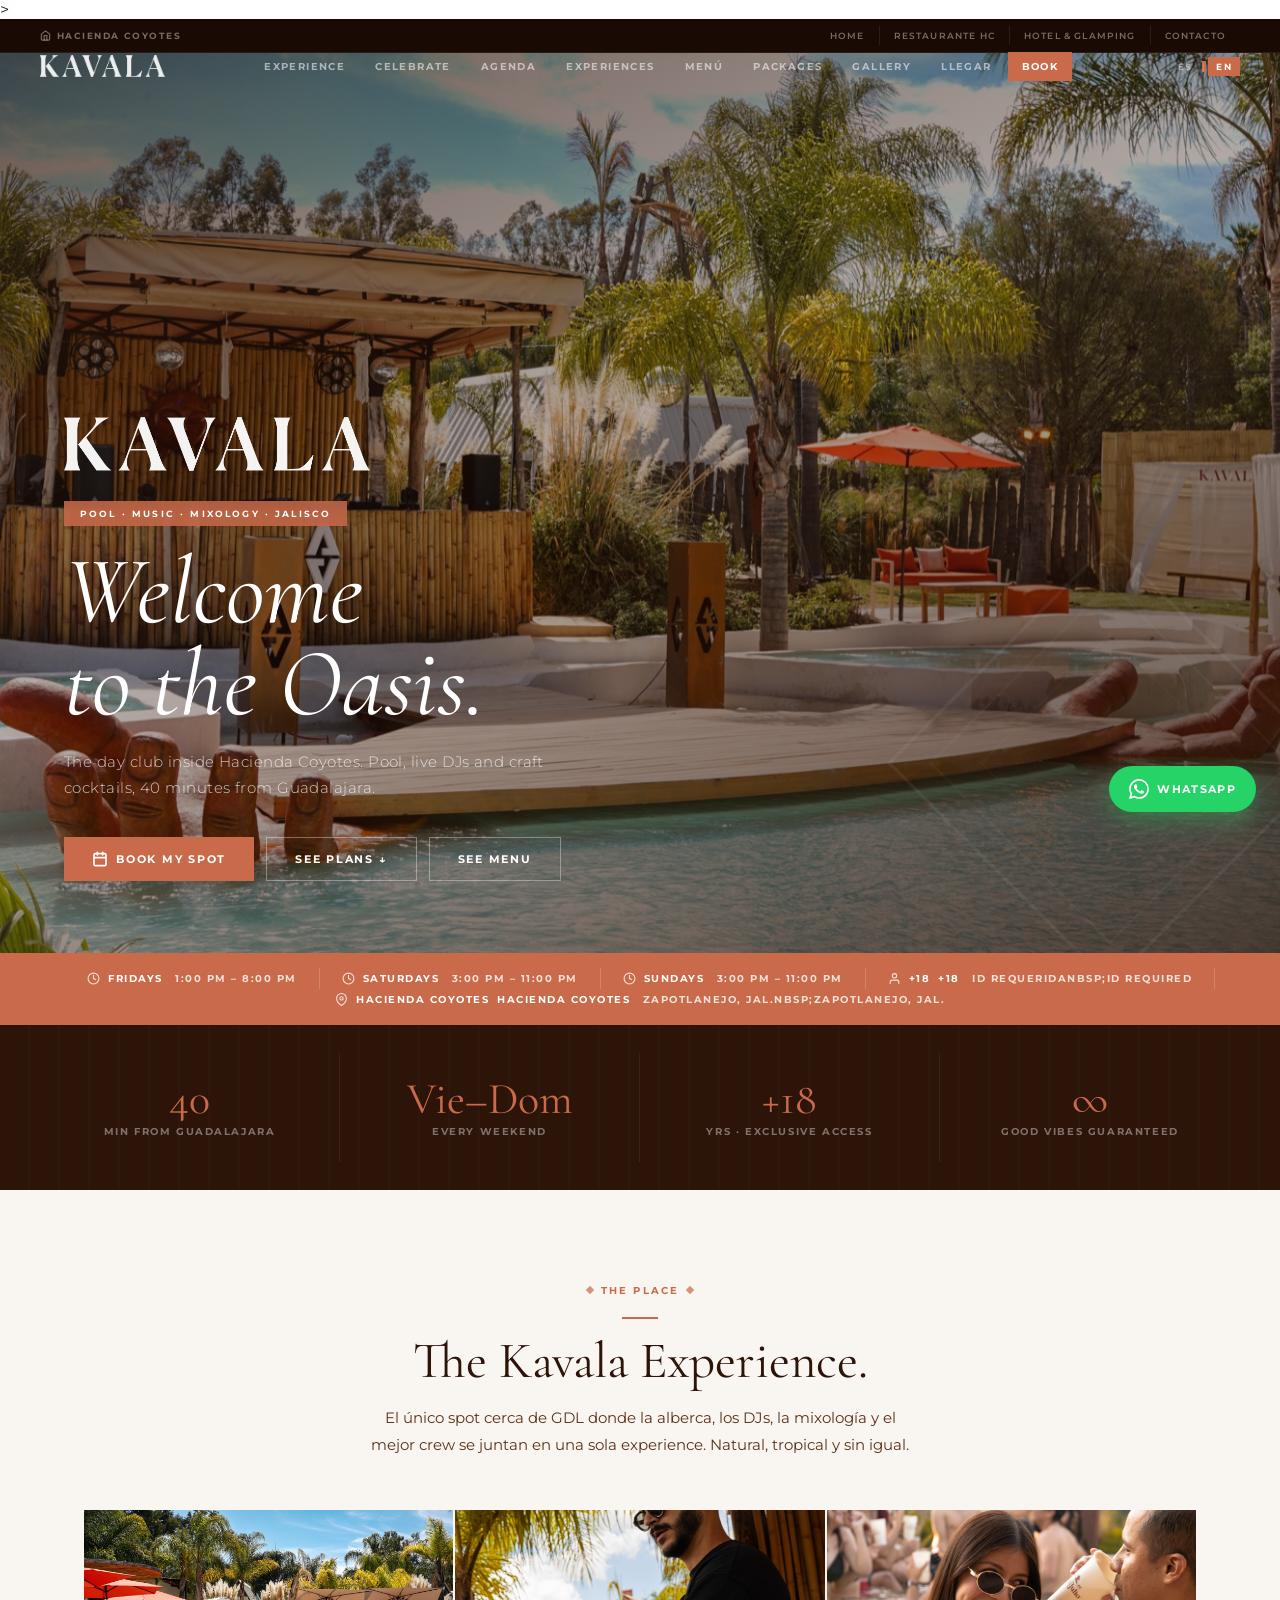
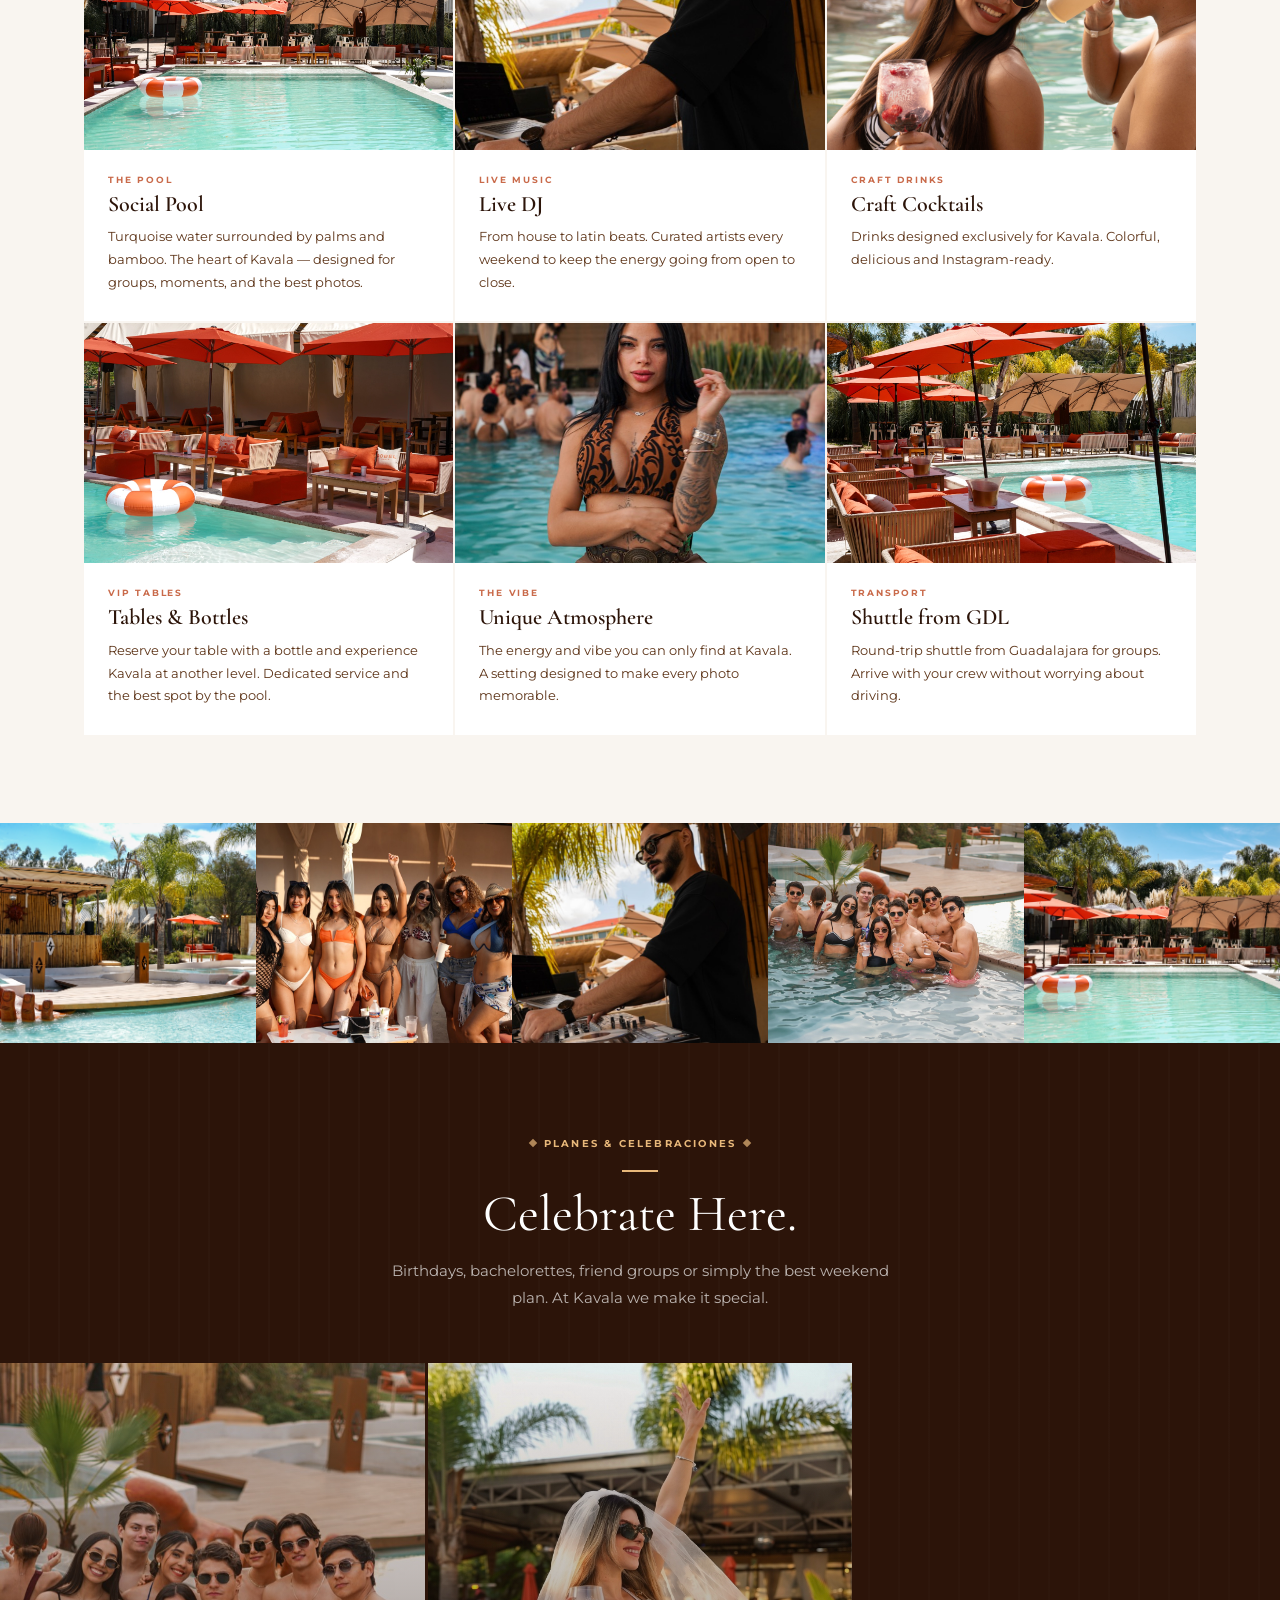
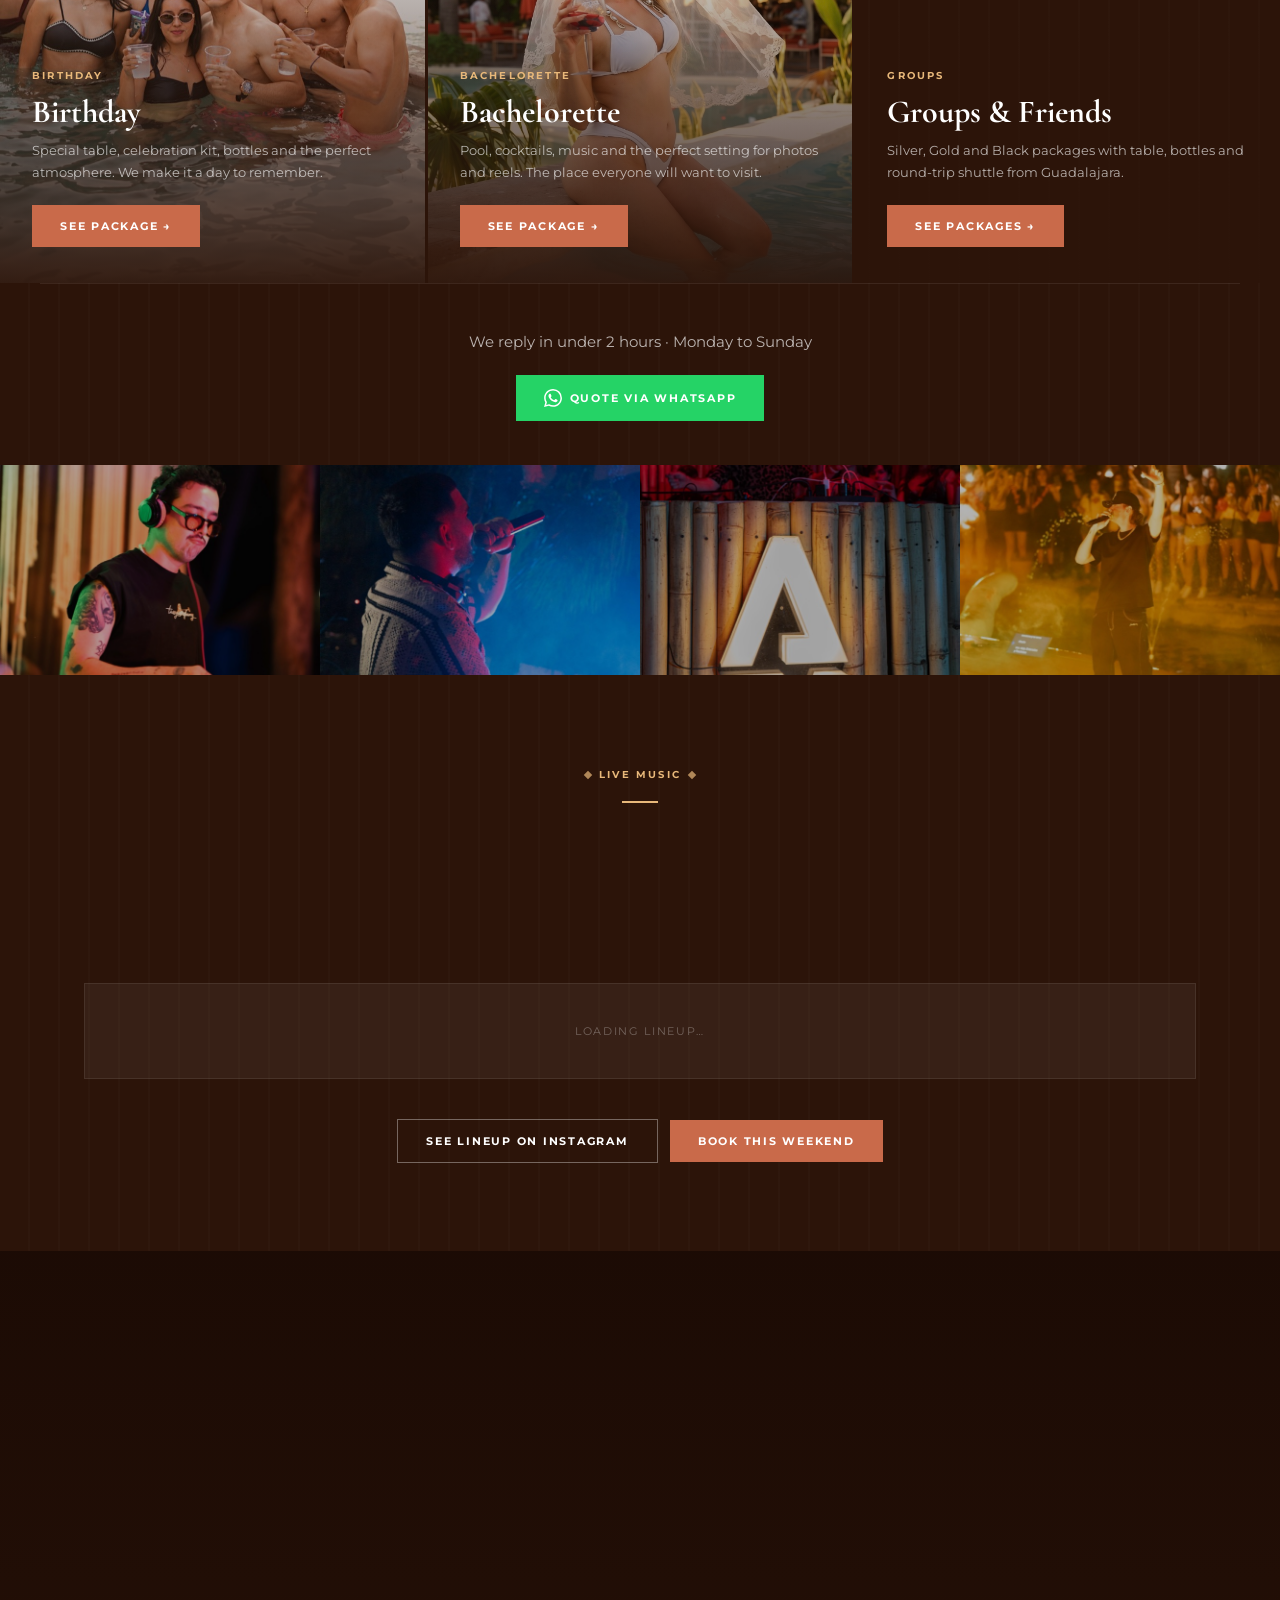
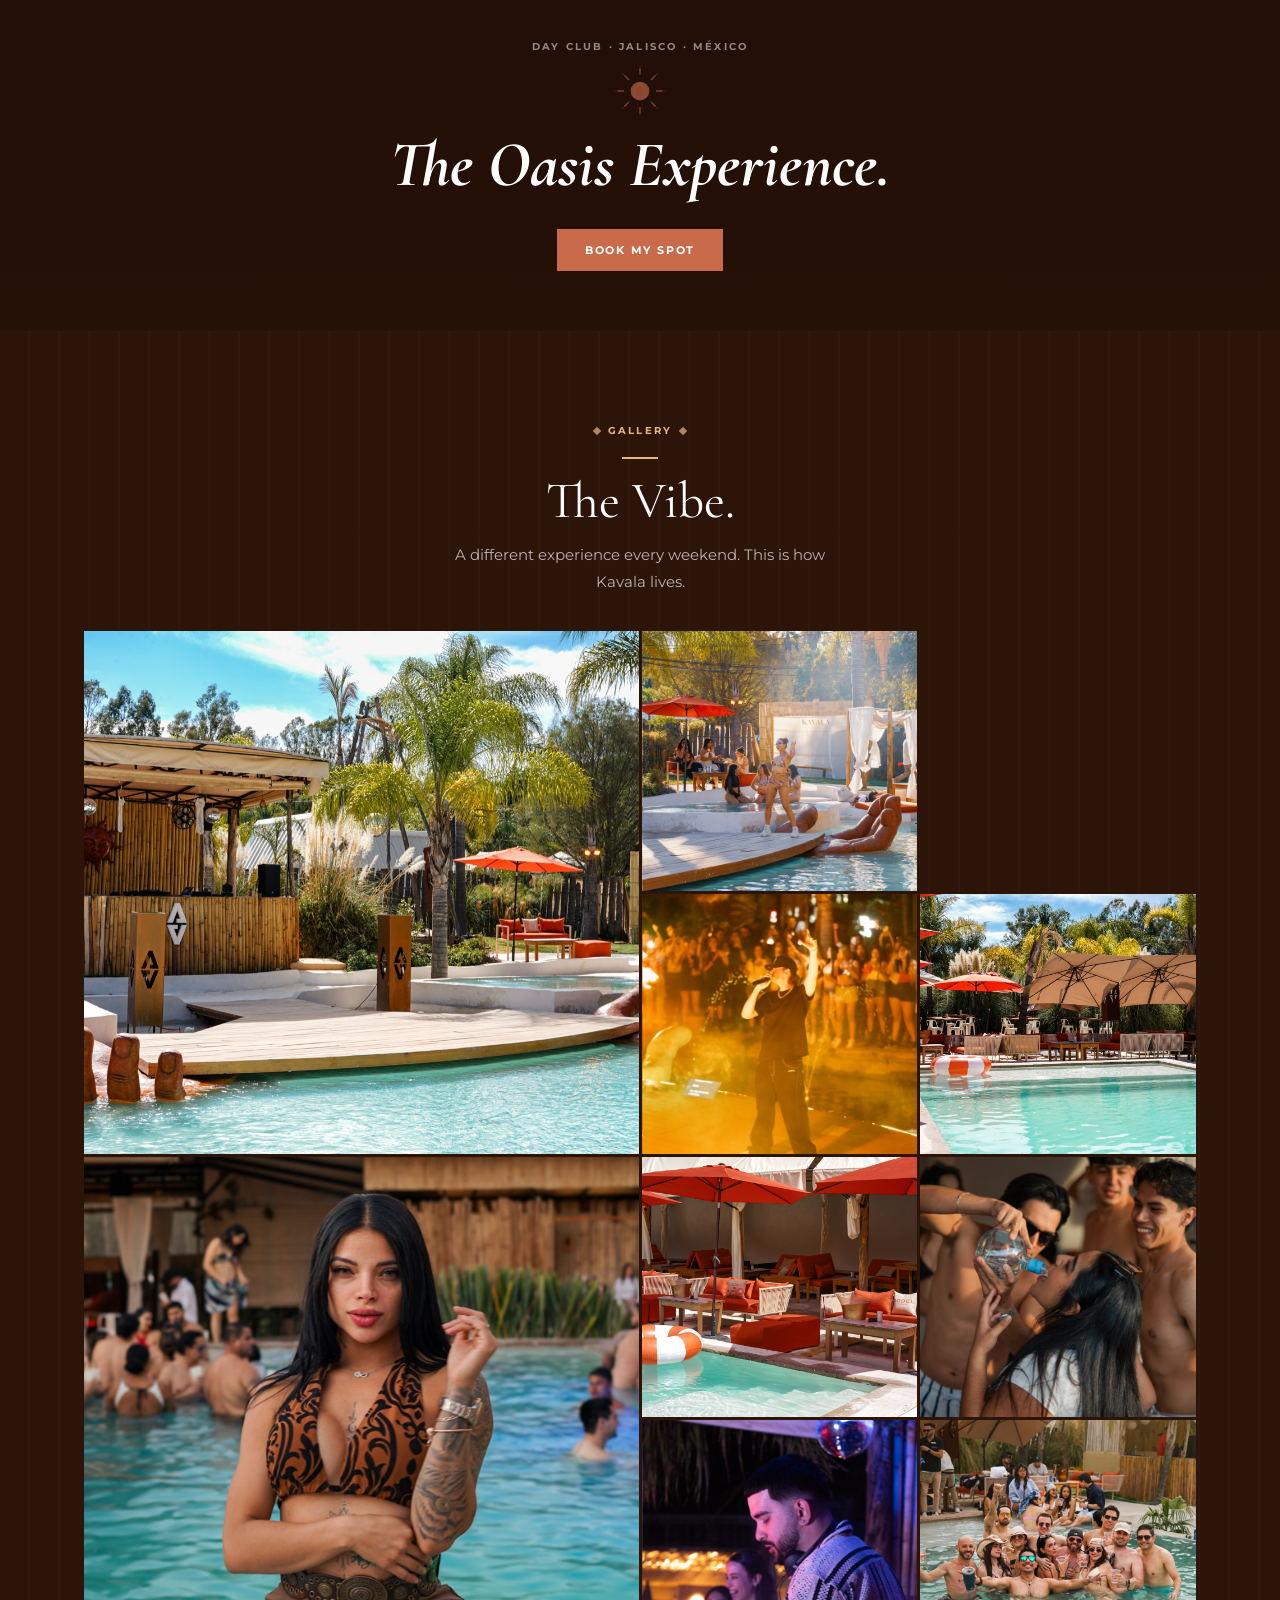
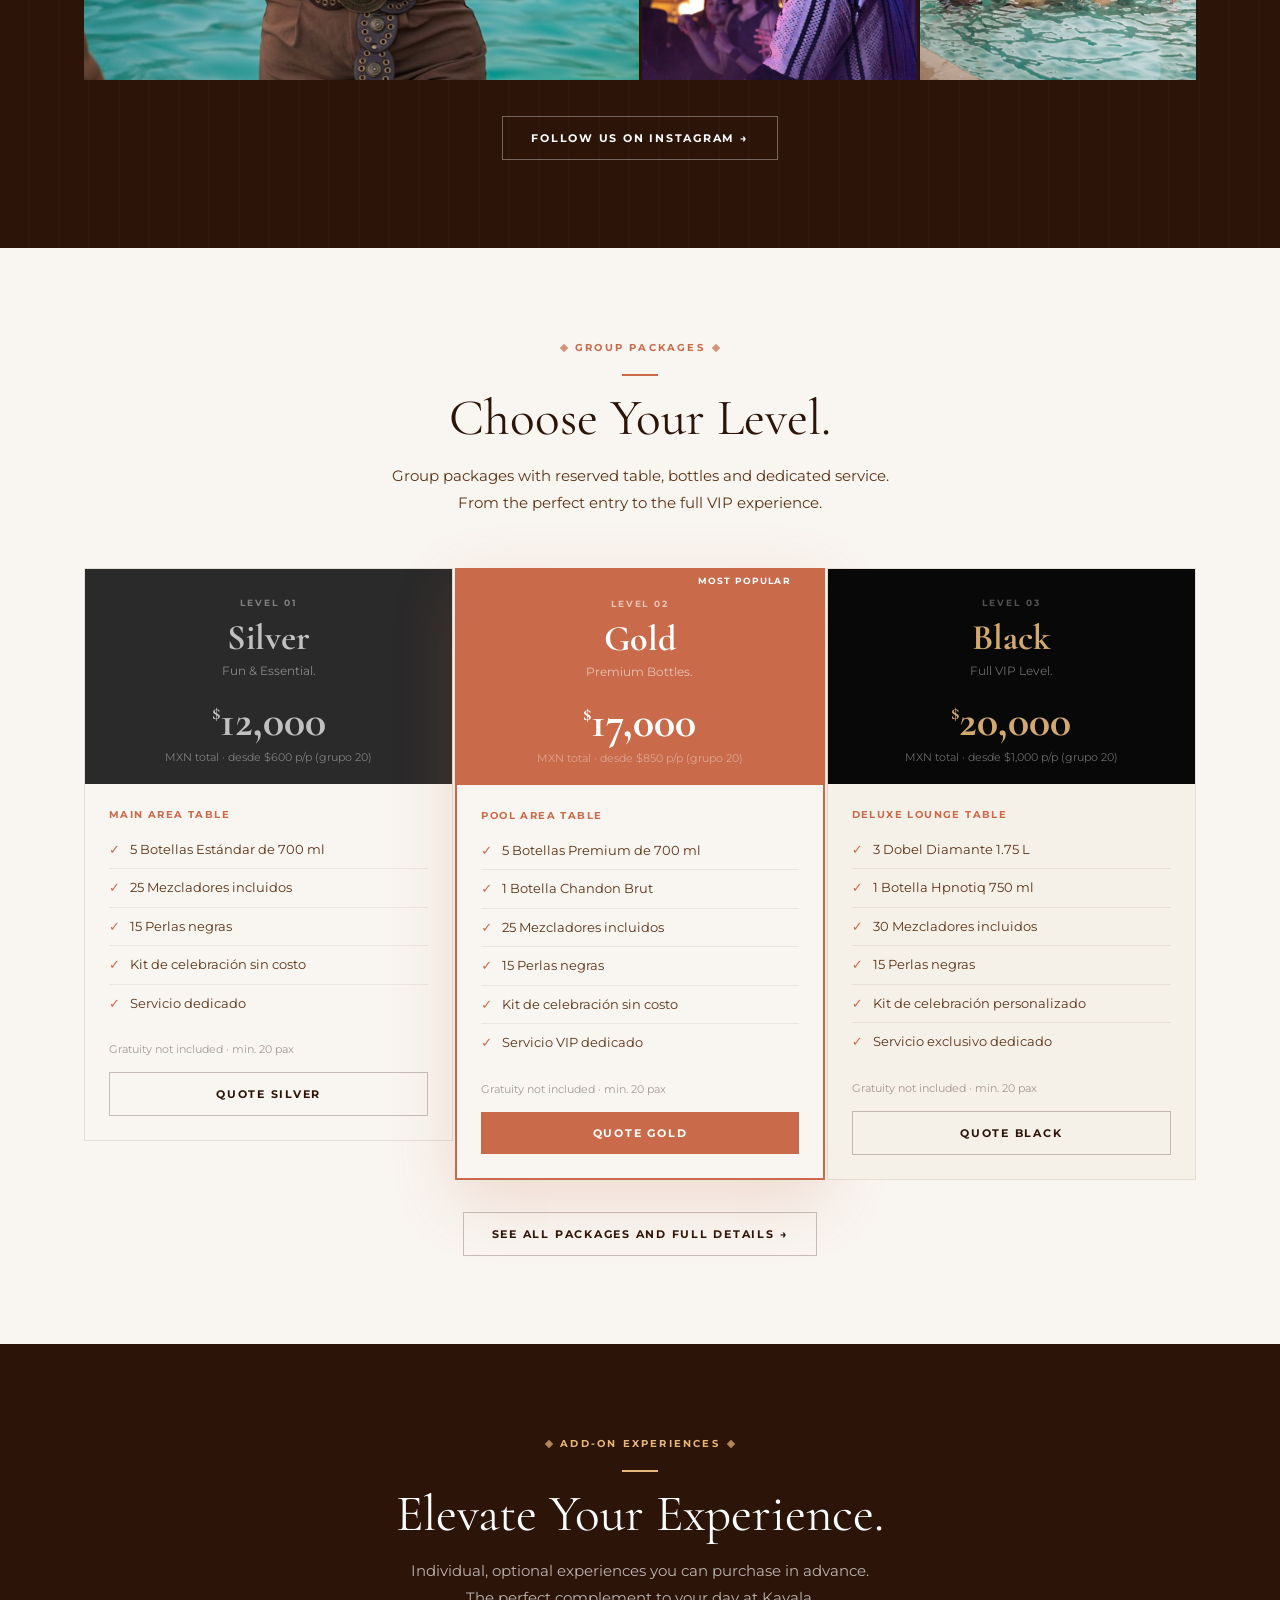
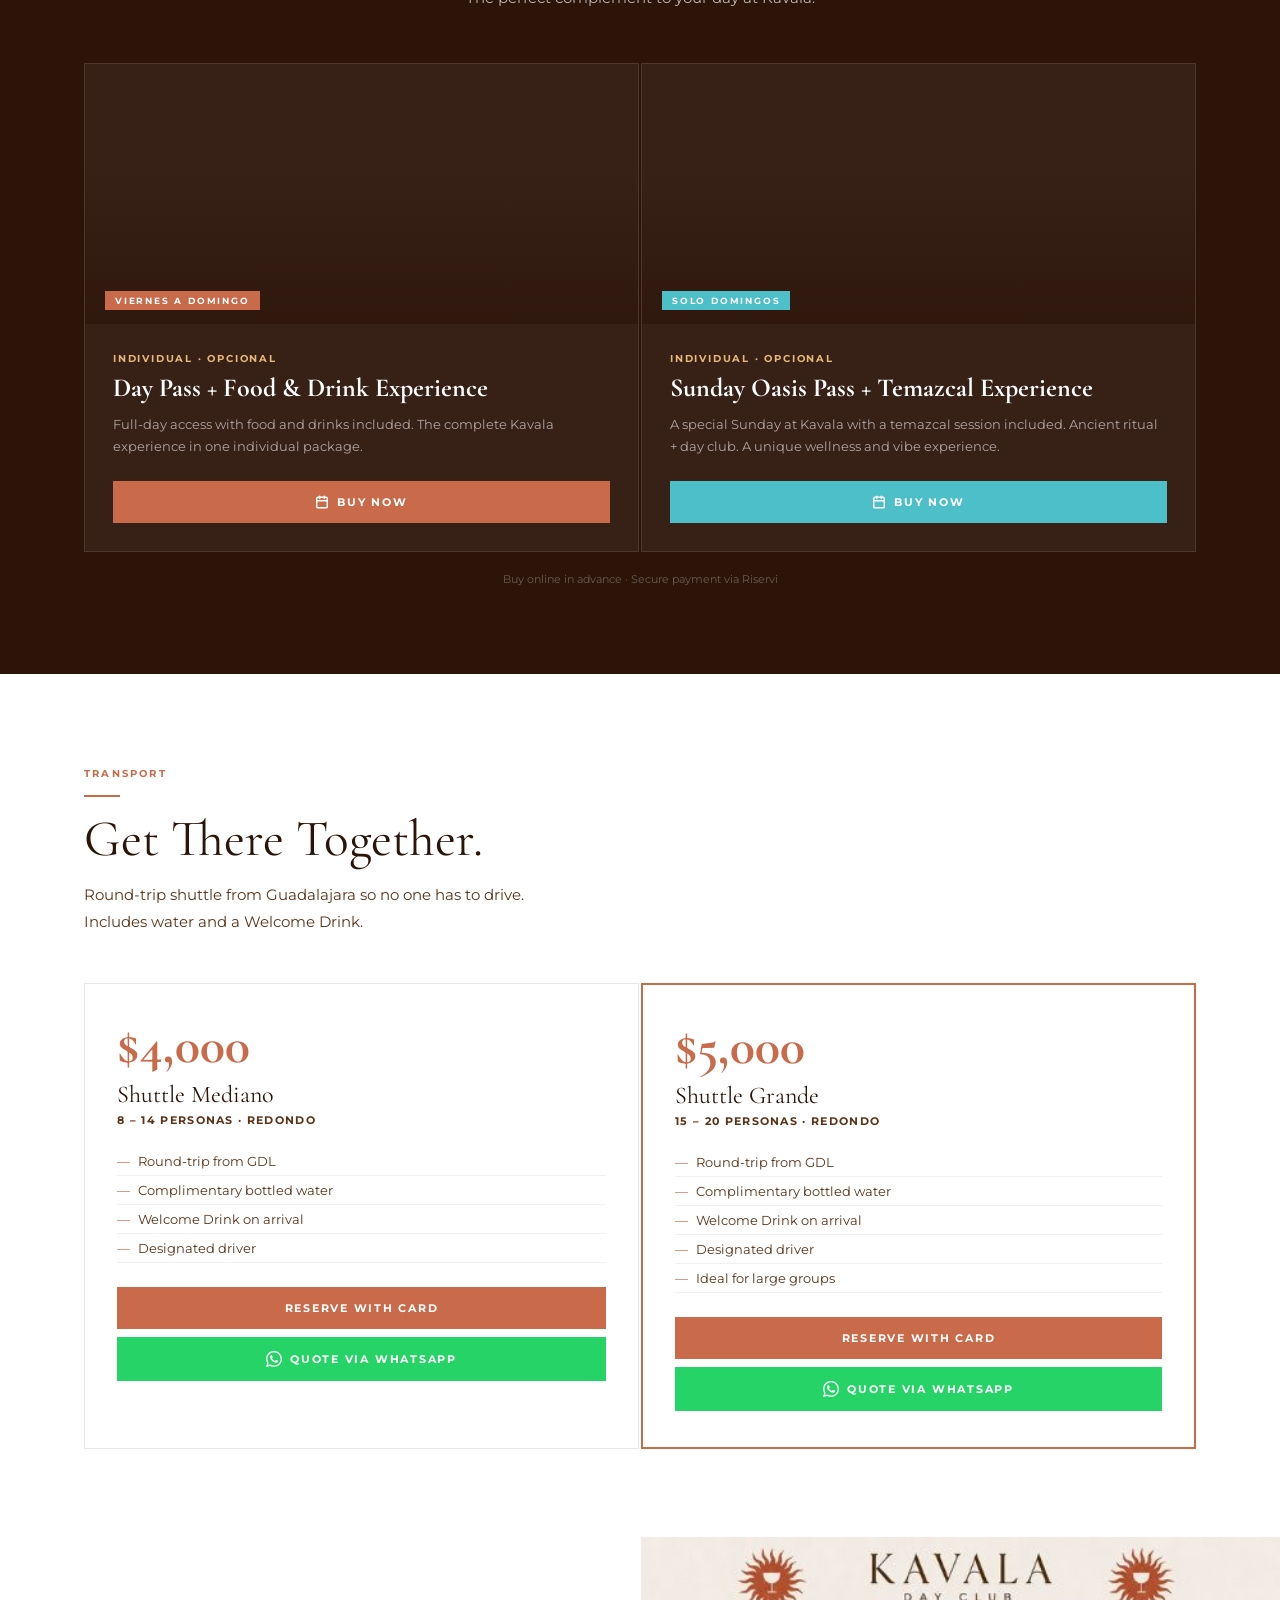
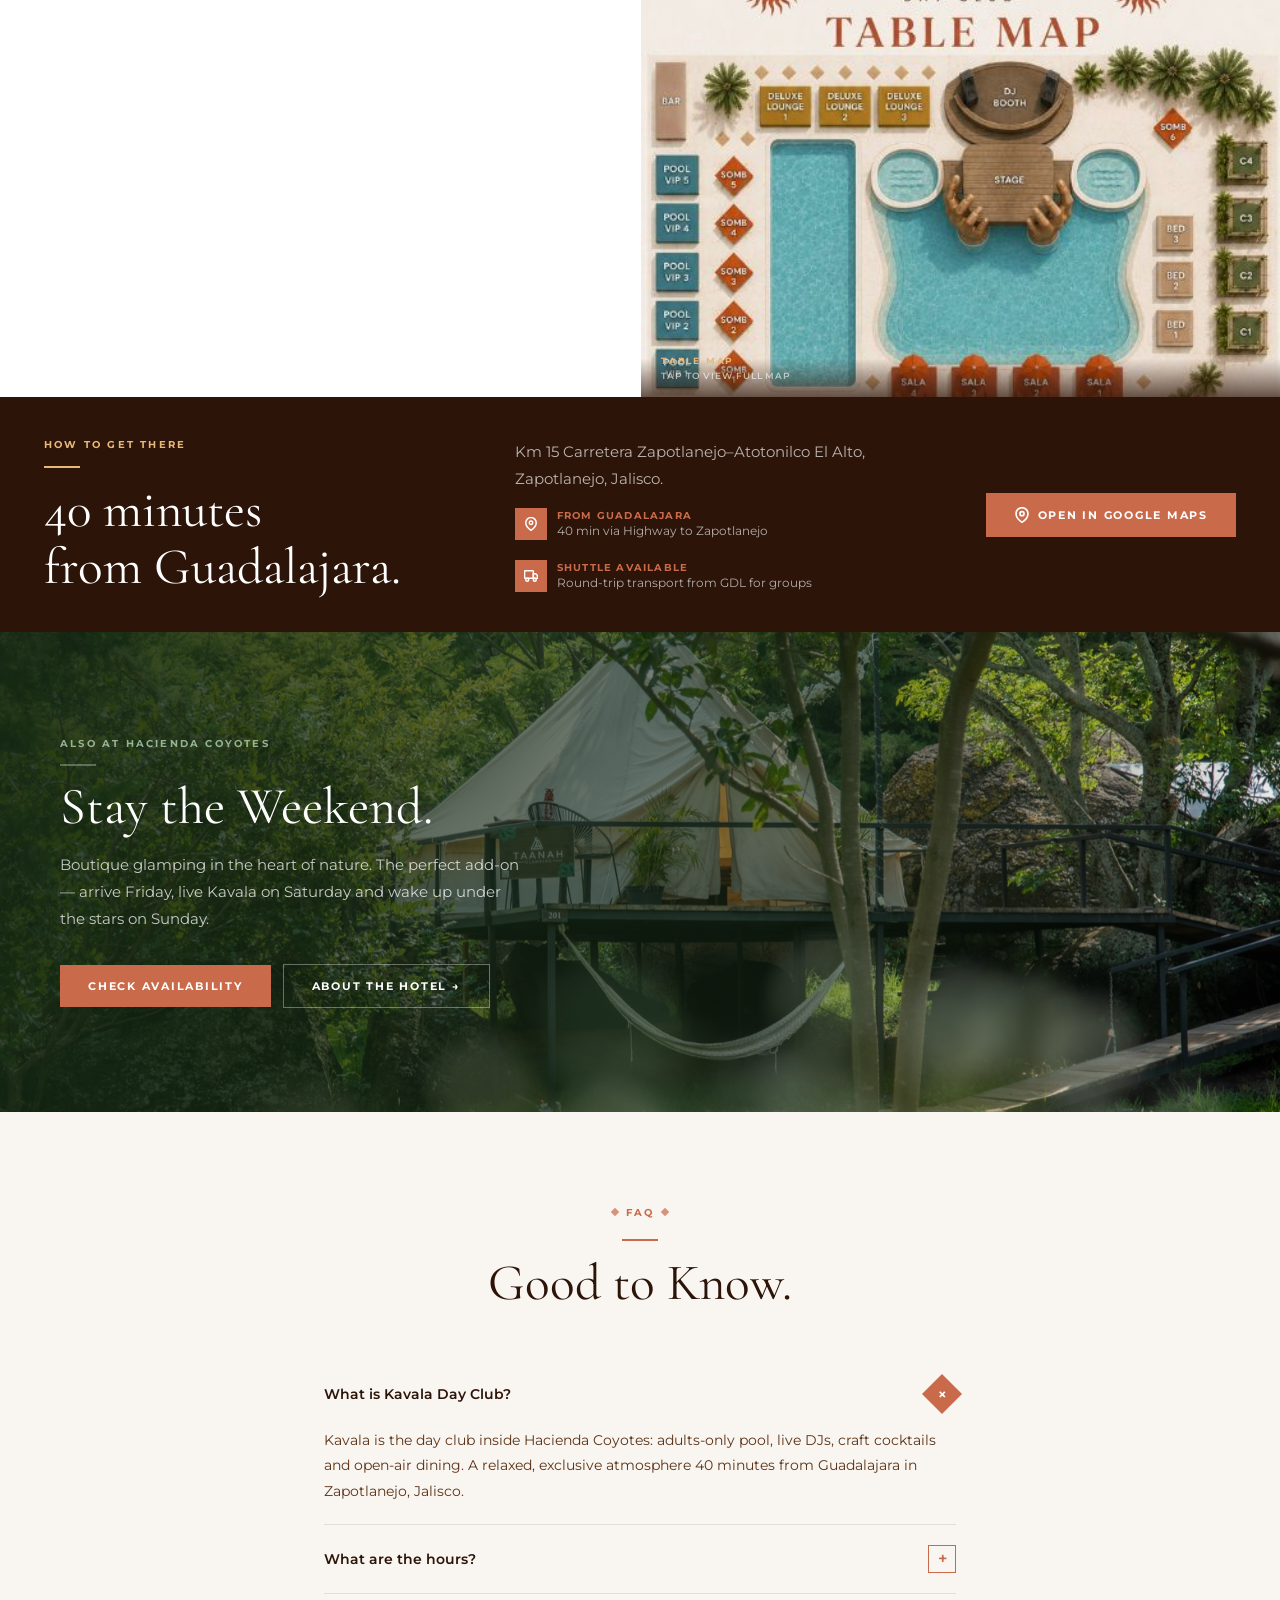
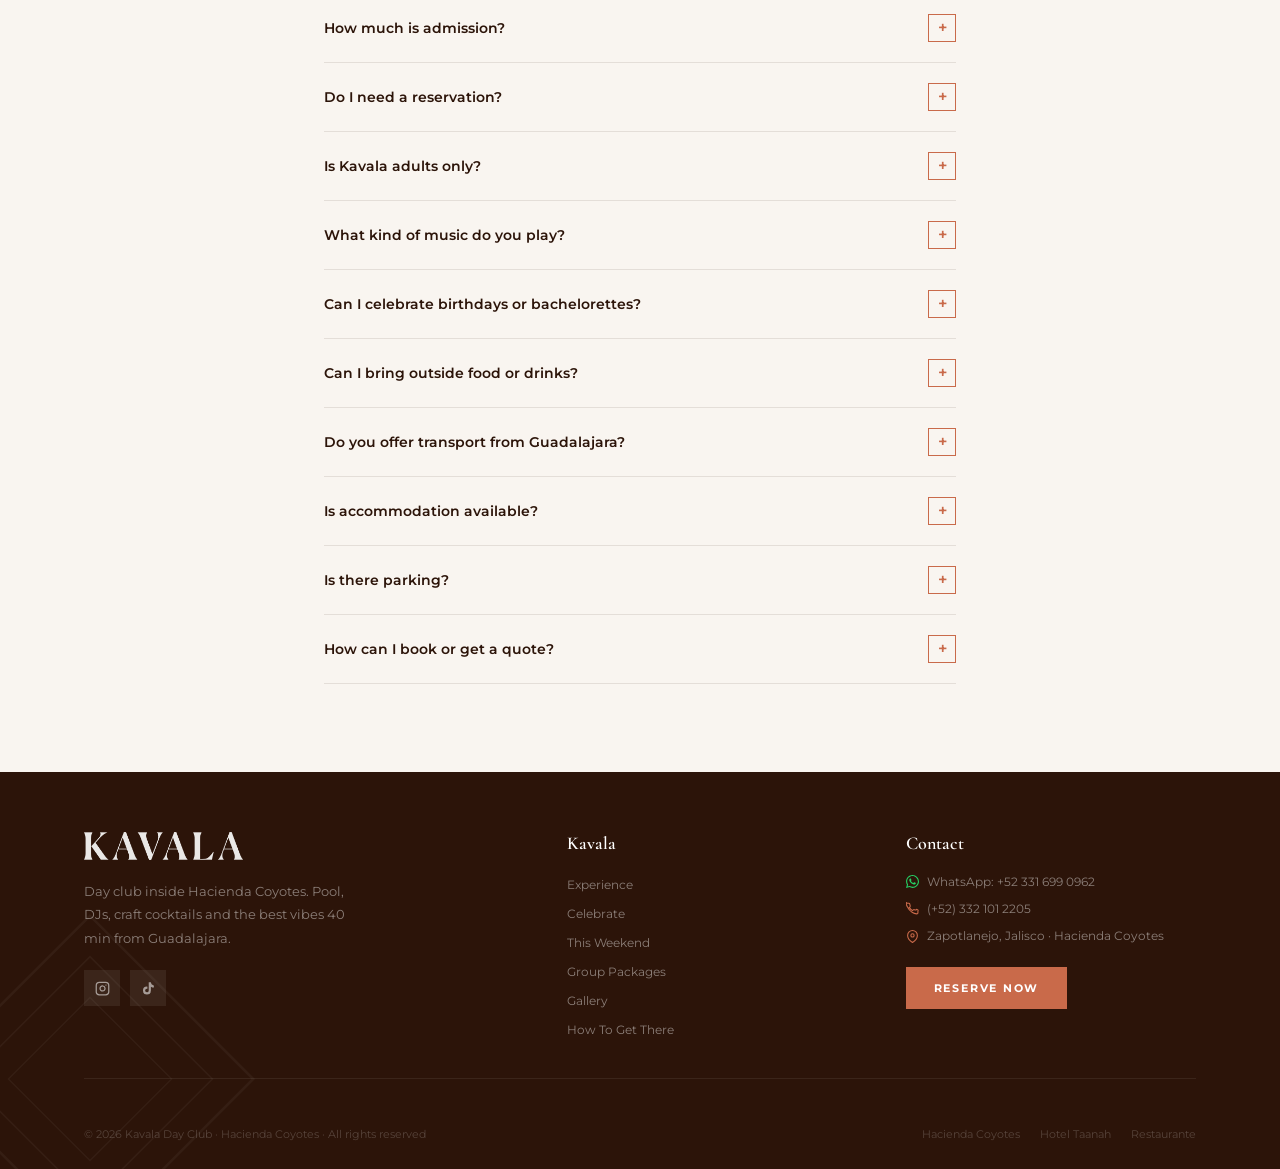
==== en/index.html @ 5077bea2 "Add bilingual support (ES/EN) — English pages under /en/ - Created en/index.html, en/grupos.html, en" ====
<!DOCTYPE html>
<html lang="en">
<head>
<meta charset="UTF-8">
<meta name="viewport" content="width=device-width, initial-scale=1.0">
<title>Kavala Day Club | Pool · Music · Mixology · Jalisco</title>
<meta name="description" content="The day club inside Hacienda Coyotes, 40 min from Guadalajara. Pool, live DJs, craft cocktails and the best vibes for groups, birthdays and bachelorettes.">>
<meta property="og:title" content="Kavala Day Club — Welcome to the Oasis">
<meta property="og:description" content="Pool, DJs & handcrafted cocktails. 40 min from Guadalajara, Jalisco.">
<meta property="og:image" content="uploads/venue-05.jpg">
<link rel="preconnect" href="https://fonts.googleapis.com">
<link rel="preconnect" href="https://fonts.gstatic.com" crossorigin>
<link href="https://fonts.googleapis.com/css2?family=Cormorant+Garamond:ital,wght@0,400;0,600;0,700;1,400;1,600;1,700&family=Montserrat:wght@300;400;500;600;700;800&display=swap" rel="stylesheet">
<link rel="stylesheet" href="../kavala-v2.css">
<!-- Google Tag Manager -->
<script>(function(w,d,s,l,i){w[l]=w[l]||[];w[l].push({'gtm.start':new Date().getTime(),event:'gtm.js'});var f=d.getElementsByTagName(s)[0],j=d.createElement(s),dl=l!='dataLayer'?'&l='+l:'';j.async=true;j.src='https://www.googletagmanager.com/gtm.js?id='+i+dl;f.parentNode.insertBefore(j,f);})(window,document,'script','dataLayer','GTM-TNWW7LJD');</script>
<!-- Meta Pixel -->
<script>!function(f,b,e,v,n,t,s){if(f.fbq)return;n=f.fbq=function(){n.callMethod?n.callMethod.apply(n,arguments):n.queue.push(arguments)};if(!f._fbq)f._fbq=n;n.push=n;n.loaded=!0;n.version='2.0';n.queue=[];t=b.createElement(e);t.async=!0;t.src=v;s=b.getElementsByTagName(e)[0];s.parentNode.insertBefore(t,s)}(window,document,'script','https://connect.facebook.net/en_US/fbevents.js');fbq('init','1751966532457220');fbq('track','PageView');</script>
<noscript><img height="1" width="1" style="display:none" src="https://www.facebook.com/tr?id=1751966532457220&ev=PageView&noscript=1" alt=""></noscript>
<style>
/* ── KAVALA v2.1 — Beach Club Refinements ── */
:root{
  --terra:#C96A4A;--terra-d:#A8563B;--terra-l:#E07B56;
  --pool:#4DBFC9;--gold:#E8B87A;--cream:#F9F5F0;
  --dark:#2C1409;--mid:#5C3317;--sand:#E8D5B0;
  --white:#FFFFFF;--ff-s:'Cormorant Garamond',Georgia,serif;
  --ff-n:'Montserrat',system-ui,sans-serif;--trans:all .25s ease;
}

/* Reserve modal */
.kv-riservi-modal{
  display:none;position:fixed;inset:0;z-index:9990;
  background:rgba(0,0,0,.75);backdrop-filter:blur(6px);
  align-items:center;justify-content:center;padding:20px;
}
.kv-riservi-modal.open{display:flex;}
.kv-riservi-modal__box{
  background:var(--white);width:100%;max-width:520px;
  max-height:90vh;overflow:hidden;display:flex;flex-direction:column;
  position:relative;
}
.kv-riservi-modal__head{
  background:var(--dark);padding:18px 24px;
  display:flex;align-items:center;justify-content:space-between;
}
.kv-riservi-modal__title{
  font-family:var(--ff-s);font-size:22px;color:var(--white);font-weight:600;
}
.kv-riservi-modal__close{
  background:none;border:none;cursor:pointer;
  color:rgba(255,255,255,.6);font-size:22px;line-height:1;padding:4px;
}
.kv-riservi-modal__close:hover{color:var(--white);}
.kv-riservi-modal iframe{
  flex:1;min-height:580px;border:none;width:100%;
}

/* Wave divider */
.kv-wave{display:block;width:100%;line-height:0;overflow:hidden;}
.kv-wave svg{display:block;width:100%;}

/* Section label */
.kv-label{font-family:var(--ff-n);font-size:10px;font-weight:700;letter-spacing:.22em;text-transform:uppercase;color:var(--terra);}
.kv-label--light{color:rgba(255,255,255,.45);}
.kv-label--gold{color:var(--gold);}
.kv-label--pool{color:var(--pool);}

/* Pool stats bar */
.kv-stats{
  background:var(--dark);padding:28px 40px;
  display:grid;grid-template-columns:repeat(4,1fr);gap:0;
}
@media(max-width:768px){.kv-stats{grid-template-columns:repeat(2,1fr);gap:1px;background:#2C1409 !important;}}
.kv-stat{
  text-align:center;padding:24px 20px;
  border-right:1px solid rgba(255,255,255,.07);
}
.kv-stat:last-child{border-right:none;}
.kv-stat__num{font-family:var(--ff-s);font-size:44px;color:var(--terra);line-height:1;margin-bottom:4px;}
.kv-stat__label{font-size:10px;font-weight:700;letter-spacing:.16em;text-transform:uppercase;color:rgba(255,255,255,.4);}

/* Feature cards — beach club version */
.kv-features{display:grid;grid-template-columns:repeat(3,1fr);gap:2px;}
@media(max-width:900px){.kv-features{grid-template-columns:repeat(2,1fr);}}
@media(max-width:560px){.kv-features{grid-template-columns:1fr;}}
.kv-feature{background:var(--white);overflow:hidden;transition:var(--trans);}
.kv-feature:hover .kv-feature__img{transform:scale(1.04);}
.kv-feature__img{height:240px;background-size:cover;background-position:center;transition:transform .5s ease;}
.kv-feature__body{padding:24px 24px 28px;}
.kv-feature__eyebrow{font-size:9px;font-weight:700;letter-spacing:.2em;text-transform:uppercase;color:var(--terra);margin-bottom:6px;}
.kv-feature__title{font-family:var(--ff-s);font-size:22px;color:var(--dark);margin-bottom:8px;line-height:1.2;}
.kv-feature__text{font-size:13px;color:var(--mid);line-height:1.75;}

/* Celebrate full-bleed */
.kv-celebrate-grid{display:grid;grid-template-columns:repeat(3,1fr);gap:3px;}
@media(max-width:768px){.kv-celebrate-grid{grid-template-columns:1fr;}}
.kv-celebrate{position:relative;min-height:520px;display:flex;flex-direction:column;justify-content:flex-end;overflow:hidden;cursor:pointer;}
.kv-celebrate__bg{position:absolute;inset:0;background-size:cover;background-position:center;transition:transform .6s ease;}
.kv-celebrate:hover .kv-celebrate__bg{transform:scale(1.05);}
.kv-celebrate__overlay{position:absolute;inset:0;background:linear-gradient(to top,rgba(44,20,9,.95) 0%,rgba(44,20,9,.3) 55%,rgba(44,20,9,.05) 100%);}
.kv-celebrate__body{position:relative;z-index:2;padding:36px 32px;}
.kv-celebrate__title{font-family:var(--ff-s);font-size:32px;font-weight:700;color:var(--white);margin-bottom:10px;line-height:1.1;}
.kv-celebrate__text{font-size:13px;color:rgba(255,255,255,.65);line-height:1.7;margin-bottom:22px;}

/* Pool strip */
.kv-poolstrip{display:grid;grid-template-columns:repeat(5,1fr);height:220px;overflow:hidden;}
@media(max-width:768px){.kv-poolstrip{grid-template-columns:repeat(3,1fr);height:160px;}}
.kv-poolstrip div{background-size:cover;background-position:center;transition:transform .5s ease;overflow:hidden;}
.kv-poolstrip div:hover{transform:scale(1.03);}

/* Agenda */
.kv-events-grid{display:grid;grid-template-columns:repeat(3,1fr);gap:2px;margin-top:40px;}
@media(max-width:768px){.kv-events-grid{grid-template-columns:1fr;}}
.kv-event{background:rgba(255,255,255,.05);border:1px solid rgba(255,255,255,.08);padding:32px 24px;text-align:center;transition:var(--trans);}
.kv-event:hover{background:rgba(255,255,255,.09);}
.kv-event__date{font-size:10px;font-weight:700;letter-spacing:.18em;text-transform:uppercase;color:var(--gold);margin-bottom:6px;}
.kv-event__dj{font-family:var(--ff-s);font-size:28px;font-weight:700;color:var(--white);margin-bottom:4px;}
.kv-event__genre{font-size:12px;color:rgba(255,255,255,.45);margin-bottom:16px;}
.kv-event__badge{display:inline-block;font-size:9px;font-weight:700;letter-spacing:.14em;text-transform:uppercase;padding:3px 10px;margin-bottom:20px;}
.badge-hot{background:var(--terra);color:var(--white);}
.badge-pool{background:var(--pool);color:var(--white);}
.badge-next{background:rgba(255,255,255,.08);color:rgba(255,255,255,.5);}

/* Gallery */
.kv-gallery{display:grid;grid-template-columns:repeat(4,1fr);grid-auto-rows:260px;gap:3px;}
@media(max-width:768px){.kv-gallery{grid-template-columns:repeat(2,1fr);grid-auto-rows:180px;}}
.kv-gal{background-size:cover;background-position:center;cursor:pointer;overflow:hidden;position:relative;transition:var(--trans);}
.kv-gal::after{content:'';position:absolute;inset:0;background:rgba(201,106,74,0);transition:var(--trans);}
.kv-gal:hover::after{background:rgba(201,106,74,.2);}
.kv-gal--2x2{grid-column:span 2;grid-row:span 2;}
.kv-gal--2x1{grid-column:span 2;}

/* Packages */
.kv-packages{display:grid;grid-template-columns:repeat(3,1fr);gap:2px;align-items:start;}
@media(max-width:768px){.kv-packages{grid-template-columns:1fr;max-width:420px;margin:0 auto;}}
.kv-pkg{position:relative;overflow:hidden;border:1px solid rgba(44,20,9,.1);}
.kv-pkg--featured{border:2px solid var(--terra);transform:scale(1.03);box-shadow:0 20px 60px rgba(201,106,74,.2);}
.kv-pkg__badge{position:absolute;top:0;right:20px;background:var(--terra);color:var(--white);font-size:9px;font-weight:700;letter-spacing:.12em;text-transform:uppercase;padding:5px 12px;}
.kv-pkg__head{padding:28px 24px 20px;background:var(--dark);text-align:center;}
.kv-pkg--featured .kv-pkg__head{background:var(--terra);}
.kv-pkg__tier{font-size:9px;font-weight:700;letter-spacing:.22em;text-transform:uppercase;color:rgba(255,255,255,.4);margin-bottom:8px;}
.kv-pkg__name{font-family:var(--ff-s);font-size:36px;font-weight:700;color:var(--white);margin-bottom:4px;}
.kv-pkg__tagline{font-size:12px;color:rgba(255,255,255,.5);}
.kv-pkg__price{font-family:var(--ff-s);font-size:44px;font-weight:700;color:var(--white);}
.kv-pkg__price sup{font-size:20px;vertical-align:super;}
.kv-pkg__price-note{font-size:11px;color:rgba(255,255,255,.4);margin-top:2px;}
.kv-pkg__body{padding:24px;background:var(--cream);}
.kv-pkg__list{list-style:none;margin-bottom:20px;}
.kv-pkg__list li{font-size:13px;color:var(--mid);padding:9px 0;border-bottom:1px solid rgba(44,20,9,.07);display:flex;gap:10px;align-items:flex-start;line-height:1.5;}
.kv-pkg__list li::before{content:'✓';color:var(--terra);font-weight:700;flex-shrink:0;}
.kv-pkg__list li:last-child{border-bottom:none;}

/* Transport */
.kv-transport-grid{display:grid;grid-template-columns:1fr 1fr;gap:2px;}
@media(max-width:768px){.kv-transport-grid{grid-template-columns:1fr;}}
.kv-transport{background:var(--white);border:1px solid rgba(44,20,9,.1);padding:36px 32px;}
.kv-transport__price{font-family:var(--ff-s);font-size:52px;font-weight:700;color:var(--terra);line-height:1;}
.kv-transport__name{font-family:var(--ff-s);font-size:24px;color:var(--dark);margin:8px 0 4px;}
.kv-transport__capacity{font-size:11px;font-weight:700;letter-spacing:.12em;text-transform:uppercase;color:var(--mid);margin-bottom:20px;}
.kv-transport__list{list-style:none;}
.kv-transport__list li{font-size:13px;color:var(--mid);padding:6px 0;border-bottom:1px solid rgba(44,20,9,.06);display:flex;gap:8px;}
.kv-transport__list li::before{content:'—';color:var(--terra);}

/* Map grid */
.kv-map-grid{display:grid;grid-template-columns:1fr 1fr;}
@media(max-width:768px){.kv-map-grid{grid-template-columns:1fr;}}
.kv-map-frame{height:420px;width:100%;border:none;}
.kv-map-info{padding:36px 44px;background:var(--dark);display:flex;flex-direction:row;align-items:center;gap:48px;flex-wrap:wrap;}
.kv-map-info__block{flex:1;min-width:220px;}

/* Buttons */
.kv-btn{display:inline-flex;align-items:center;gap:8px;font-family:var(--ff-n);font-size:11px;font-weight:700;letter-spacing:.16em;text-transform:uppercase;padding:14px 28px;cursor:pointer;border:none;transition:var(--trans);text-decoration:none;}
.kv-btn--terra{background:var(--terra);color:var(--white);}
.kv-btn--terra:hover{background:var(--terra-d);transform:translateY(-2px);}
.kv-btn--ghost{background:transparent;color:var(--white);border:1.5px solid rgba(255,255,255,.35);}
.kv-btn--ghost:hover{border-color:var(--white);background:rgba(255,255,255,.07);}
.kv-btn--ghost-dark{background:transparent;color:var(--dark);border:1.5px solid rgba(44,20,9,.25);}
.kv-btn--ghost-dark:hover{border-color:var(--terra);color:var(--terra);}
.kv-btn--wa{background:#25D366;color:var(--white);}
.kv-btn--wa:hover{background:#20bf5b;transform:translateY(-2px);}
.kv-btn--pool{background:var(--pool);color:var(--white);}
.kv-btn-group{display:flex;gap:12px;flex-wrap:wrap;align-items:center;}
.kv-btn-group--c{justify-content:center;}

/* Layout */
.kv-wrap{max-width:1200px;margin:0 auto;padding:0 44px;}
.kv-wrap--sm{max-width:720px;}
@media(max-width:768px){.kv-wrap{padding:0 20px;}}
.kv-section{padding:88px 0;}
.kv-section--sm{padding:60px 0;}
.kv-bg-dark{background:var(--dark);}
.kv-bg-cream{background:var(--cream);}
.kv-bg-sand{background:#F5EDE0;}
.kv-bg-white{background:var(--white);}
.kv-tc{text-align:center;}
.kv-line{width:36px;height:2px;background:var(--terra);margin:14px 0;}
.kv-line--c{margin:14px auto;}
.kv-h1{font-family:var(--ff-s);font-size:clamp(44px,7.5vw,100px);font-weight:400;font-style:italic;line-height:.96;color:var(--white);}
.kv-h2{font-family:var(--ff-s);font-size:clamp(30px,4vw,58px);font-weight:400;line-height:1.12;}
.kv-h2--light{color:var(--white);}
.kv-body{font-size:15px;line-height:1.8;color:var(--mid);}
.kv-body--light{color:rgba(255,255,255,.68);}

/* Nav */
.kv-nav{position:fixed;top:33px;left:0;right:0;z-index:900;height:66px;display:flex;align-items:center;justify-content:space-between;padding:0 40px;transition:var(--trans);}
.kv-nav--scrolled{background:var(--dark);box-shadow:0 2px 24px rgba(0,0,0,.35);top:0;}
.kv-nav__logo{height:22px;filter:brightness(0) invert(1);opacity:.9;}
.kv-nav__links{display:flex;gap:2px;}
.kv-nav__link{font-size:10px;font-weight:700;letter-spacing:.14em;text-transform:uppercase;color:rgba(255,255,255,.55);padding:8px 14px;transition:var(--trans);text-decoration:none;}
.kv-nav__link:hover{color:var(--white);}
.kv-nav__link--cta{background:var(--terra);color:var(--white)!important;}
.kv-nav__link--cta:hover{background:var(--terra-d);}
.kv-nav__burger{display:none;flex-direction:column;gap:5px;cursor:pointer;}
.kv-nav__burger span{display:block;width:22px;height:2px;background:var(--white);}
@media(max-width:900px){.kv-nav__links{display:none;}.kv-nav__burger{display:flex;}.kv-nav{padding:0 20px;}}

/* Hero */
.kv-hero{position:relative;min-height:100vh;display:flex;flex-direction:column;justify-content:flex-end;overflow:hidden;}
.kv-hero__bg{position:absolute;inset:0;background-size:cover;background-position:center;transform:scale(1.04);transition:transform 8s ease;}
.kv-hero.loaded .kv-hero__bg{transform:scale(1);}
.kv-hero__overlay{position:absolute;inset:0;background:linear-gradient(155deg,rgba(44,20,9,.72) 0%,rgba(44,20,9,.35) 45%,rgba(44,20,9,.82) 100%);}
.kv-hero__content{position:relative;z-index:2;padding:0 64px 72px;max-width:860px;}
.kv-hero__badge{display:inline-block;background:rgba(201,106,74,.85);color:var(--white);font-family:var(--ff-n);font-size:9px;font-weight:700;letter-spacing:.24em;text-transform:uppercase;padding:7px 16px;margin-bottom:20px;backdrop-filter:blur(4px);}
.kv-hero__sub{font-family:var(--ff-n);font-size:15px;font-weight:300;color:rgba(255,255,255,.75);letter-spacing:.03em;margin:18px 0 36px;max-width:500px;line-height:1.75;}
.kv-hero__info{display:flex;gap:28px;flex-wrap:wrap;margin-top:52px;padding-top:28px;border-top:1px solid rgba(255,255,255,.12);}
.kv-hero__info-item{font-size:10px;font-weight:600;letter-spacing:.12em;text-transform:uppercase;color:rgba(255,255,255,.45);}
.kv-hero__info-item strong{color:var(--white);display:block;font-size:12px;margin-bottom:2px;}
@media(max-width:768px){.kv-hero__content{padding:0 20px 88px;}}

/* Schedule bar */
.kv-schedbar{background:#C96A4A;padding:15px 40px;display:flex;justify-content:center;gap:0;flex-wrap:wrap;}
.kv-schedbar__item{display:flex;align-items:center;gap:8px;font-size:10px;font-weight:700;letter-spacing:.15em;text-transform:uppercase;color:rgba(255,255,255,.8);padding:4px 22px;white-space:nowrap;border-right:1px solid rgba(255,255,255,.18);}
.kv-schedbar__item:last-child{border-right:none;}
.kv-schedbar__item strong{color:#fff;}
@media(max-width:768px){
  .kv-schedbar{padding:10px 12px;justify-content:center;background:#C96A4A !important;}
  .kv-schedbar__item{padding:4px 10px;font-size:9px;white-space:normal;}
}

/* FAQ */
.kv-faq-item{border-bottom:1px solid rgba(44,20,9,.1);}
.kv-faq-q{width:100%;text-align:left;background:none;border:none;font-family:var(--ff-n);font-size:14px;font-weight:600;color:var(--dark);padding:20px 0;display:flex;justify-content:space-between;align-items:center;cursor:pointer;transition:var(--trans);gap:16px;}
.kv-faq-q:hover{color:var(--terra);}
.kv-faq-q__icon{width:28px;height:28px;flex-shrink:0;border:1.5px solid var(--terra);color:var(--terra);display:flex;align-items:center;justify-content:center;font-size:16px;transition:var(--trans);}
.kv-faq-item.open .kv-faq-q__icon{transform:rotate(45deg);background:var(--terra);color:var(--white);}
.kv-faq-a{max-height:0;overflow:hidden;transition:max-height .35s ease;font-size:14px;color:var(--mid);line-height:1.8;}
.kv-faq-item.open .kv-faq-a{max-height:300px;padding-bottom:20px;}

/* Sticky WA */
.kv-wa-sticky{position:fixed;bottom:88px;right:24px;z-index:800;background:#25D366;color:var(--white);border-radius:50px;display:flex;align-items:center;gap:8px;padding:13px 20px;font-size:11px;font-weight:700;letter-spacing:.12em;text-transform:uppercase;box-shadow:0 8px 24px rgba(37,211,102,.35);transition:var(--trans);text-decoration:none;}
.kv-wa-sticky:hover{transform:translateY(-3px);}
.kv-wa-sticky svg{width:20px;height:20px;flex-shrink:0;}
@media(max-width:768px){.kv-wa-sticky{bottom:74px;right:16px;padding:13px 16px;}.kv-wa-sticky span{display:none;}}

/* Mobile bar */
.kv-mobile-bar{display:none;position:fixed;bottom:0;left:0;right:0;z-index:850;background:var(--dark);border-top:2px solid var(--terra);padding:10px 16px;gap:8px;}
@media(max-width:768px){.kv-mobile-bar{display:flex;}}

/* ── BRAND MARKS ──────────────────────────────── */
/* Diamond mark (rombo del podium de corten) */
.kv-diamond-mark{
  display:inline-block;opacity:.12;
  pointer-events:none;user-select:none;
}
.kv-diamond-watermark{
  position:absolute;right:-60px;bottom:-40px;
  width:460px;height:460px;
  opacity:.05;pointer-events:none;
  z-index:1;
}
.kv-section-diamond{
  display:flex;align-items:center;justify-content:center;
  padding:20px 0;
  gap:16px;
}
.kv-section-diamond::before,.kv-section-diamond::after{
  content:'';flex:1;height:1px;
  background:linear-gradient(90deg,transparent,rgba(201,106,74,.25),transparent);
}
.kv-sun-divider{
  display:flex;align-items:center;justify-content:center;
  padding:28px 0;
}
/* Bamboo texture on dark bg */
.kv-bamboo-bg{
  background-image: repeating-linear-gradient(
    90deg,
    rgba(255,255,255,0) 0px,
    rgba(255,255,255,0) 28px,
    rgba(255,255,255,.015) 28px,
    rgba(255,255,255,.015) 30px
  );
}
/* Label with diamond accent */
.kv-label-wrap{
  display:inline-flex;align-items:center;gap:8px;
}
.kv-label-diamond{
  width:6px;height:6px;
  background:var(--terra);
  transform:rotate(45deg);
  flex-shrink:0;
  opacity:.7;
}
.kv-fade{opacity:0;transform:translateY(24px);transition:opacity .65s ease,transform .65s ease;}
.kv-fade.in{opacity:1;transform:none;}
.kv-fade--d1{transition-delay:.1s;}.kv-fade--d2{transition-delay:.2s;}.kv-fade--d3{transition-delay:.3s;}


/* Lang toggle */
.kv-lang-toggle{display:flex;align-items:center;gap:2px;margin-left:12px;}
.kv-lang-toggle a,.kv-lang-toggle span{font-size:9px;font-weight:700;letter-spacing:.14em;text-transform:uppercase;padding:4px 8px;color:rgba(255,255,255,.4);text-decoration:none;transition:color .2s;}
.kv-lang-toggle a:hover{color:#fff;}
.kv-lang-toggle span{color:#fff;background:var(--terra);padding:4px 8px;}
.kv-lang-toggle .sep{color:rgba(255,255,255,.2);padding:0;}
/* Lightbox */
.kv-lb{display:none;position:fixed;inset:0;z-index:9999;background:rgba(0,0,0,.92);align-items:center;justify-content:center;cursor:zoom-out;}
.kv-lb.open{display:flex;}
</style>
</head>
<body>
<!-- Google Tag Manager (noscript) -->
<noscript><iframe src="https://www.googletagmanager.com/ns.html?id=GTM-TNWW7LJD" height="0" width="0" style="display:none;visibility:hidden"></iframe></noscript>

<!-- TOP BAR -->
<div style="background:#1a0a04;padding:7px 40px;display:flex;justify-content:space-between;align-items:center;flex-wrap:wrap;gap:8px;border-bottom:1px solid rgba(255,255,255,.07);">
  <a href="https://www.hdacoyotes.com" style="font-family:'Montserrat',sans-serif;font-size:9px;font-weight:700;letter-spacing:.16em;text-transform:uppercase;color:rgba(255,255,255,.4);text-decoration:none;display:flex;align-items:center;gap:6px;">
    <svg width="11" height="11" viewBox="0 0 24 24" fill="none" stroke="currentColor" stroke-width="2.5" stroke-linecap="round"><path d="M3 9l9-7 9 7v11a2 2 0 0 1-2 2H5a2 2 0 0 1-2-2z"/><polyline points="9 22 9 12 15 12 15 22"/></svg>
    Hacienda Coyotes
  </a>
  <nav style="display:flex;gap:0;flex-wrap:wrap;">
    <a href="https://www.hdacoyotes.com" style="font-family:'Montserrat',sans-serif;font-size:9px;font-weight:600;letter-spacing:.13em;text-transform:uppercase;color:rgba(255,255,255,.4);padding:4px 14px;border-right:1px solid rgba(255,255,255,.08);text-decoration:none;">Home</a>
    <a href="https://www.hdacoyotes.com" style="font-family:'Montserrat',sans-serif;font-size:9px;font-weight:600;letter-spacing:.13em;text-transform:uppercase;color:rgba(255,255,255,.4);padding:4px 14px;border-right:1px solid rgba(255,255,255,.08);text-decoration:none;">Restaurante HC</a>
    <a href="https://www.taanahglamping.com" style="font-family:'Montserrat',sans-serif;font-size:9px;font-weight:600;letter-spacing:.13em;text-transform:uppercase;color:rgba(255,255,255,.4);padding:4px 14px;border-right:1px solid rgba(255,255,255,.08);text-decoration:none;">Hotel &amp; Glamping</a>
    <a href="https://www.hdacoyotes.com" style="font-family:'Montserrat',sans-serif;font-size:9px;font-weight:600;letter-spacing:.13em;text-transform:uppercase;color:rgba(255,255,255,.4);padding:4px 14px;text-decoration:none;">Contacto</a>
  </nav>
</div>

<!-- NAV -->
<nav class="kv-nav" id="kvNav">
  <a href="#inicio"><img class="kv-nav__logo" src="../uploads/kavala-logo.png" alt="Kavala Day Club"></a>
  <div class="kv-nav__links">
    <a class="kv-nav__link" href="#experiencia">Experience</a>
    <a class="kv-nav__link" href="#celebra">Celebrate</a>
    <a class="kv-nav__link" href="#agenda">Agenda</a>
    <a class="kv-nav__link" href="#experiences">Experiences</a>
    <a class="kv-nav__link" href="/en/menu">Menú</a>
    <a class="kv-nav__link" href="#paquetes">Packages</a>
    <a class="kv-nav__link" href="#galeria">Gallery</a>
    <a class="kv-nav__link" href="#llegar">Llegar</a>
    <button class="kv-btn kv-nav__link kv-nav__link--cta" onclick="openReserva()" style="cursor:pointer;">Book</button>
  </div>
  <div class="kv-nav__burger" id="kvBurger"><span></span><span></span><span></span></div>
  <div class="kv-lang-toggle"><a href="/">ES</a><span class="sep">|</span><span>EN</span></div>
</nav>

<!-- HERO -->
<section class="kv-hero" id="inicio">
  <div class="kv-hero__bg" style="background-image:url('../uploads/venue-05.jpg');"></div>
  <div class="kv-hero__overlay"></div>
  <!-- Diamond watermark -->
  <svg class="kv-diamond-watermark" viewBox="0 0 200 200" fill="none" xmlns="http://www.w3.org/2000/svg" aria-hidden="true">
    <polygon points="100,4 196,100 100,196 4,100" stroke="white" stroke-width="1.5" fill="none"/>
    <polygon points="100,22 178,100 100,178 22,100" stroke="white" stroke-width="1" fill="none" opacity=".6"/>
    <polygon points="100,44 156,100 100,156 44,100" stroke="white" stroke-width=".8" fill="none" opacity=".4"/>
    <line x1="100" y1="4" x2="100" y2="196" stroke="white" stroke-width=".4" opacity=".3"/>
    <line x1="4" y1="100" x2="196" y2="100" stroke="white" stroke-width=".4" opacity=".3"/>
  </svg>
  <div class="kv-hero__content">
    <img src="../uploads/kavala-logo.png" alt="Kavala Day Club" style="height:54px;filter:brightness(0) invert(1);margin-bottom:30px;opacity:.95;">
    <div class="kv-hero__badge">Pool · Music · Mixology · Jalisco</div>
    <h1 class="kv-h1">Welcome<br>to the Oasis.</h1>
    <p class="kv-hero__sub">The day club inside Hacienda Coyotes. Pool, live DJs and craft cocktails, 40 minutes from Guadalajara.</p>
    <div class="kv-btn-group" style="margin-top:4px;">
      <button class="kv-btn kv-btn--terra" onclick="openReserva()" style="cursor:pointer;">
        <svg width="16" height="16" viewBox="0 0 24 24" fill="none" stroke="currentColor" stroke-width="2.5" stroke-linecap="round"><rect x="3" y="4" width="18" height="18" rx="2"/><line x1="16" y1="2" x2="16" y2="6"/><line x1="8" y1="2" x2="8" y2="6"/><line x1="3" y1="10" x2="21" y2="10"/></svg>
        Book My Spot
      </button>
      <a class="kv-btn kv-btn--ghost" href="#celebra">See Plans ↓</a>
      <a class="kv-btn kv-btn--ghost" href="/en/menu">See Menu</a>
    </div>

  </div>
</section>

<!-- SCHEDULE BAR -->
<div class="kv-schedbar" style="background-color:#C96A4A !important;">
  <div class="kv-schedbar__item"><svg width="13" height="13" viewBox="0 0 24 24" fill="none" stroke="currentColor" stroke-width="2" stroke-linecap="round" stroke-linejoin="round" aria-hidden="true"><circle cx="12" cy="12" r="10"/><polyline points="12 6 12 12 16 14"/></svg><strong>Fridays</strong>&nbsp;1:00 PM – 8:00 PM</div>
  <div class="kv-schedbar__item"><svg width="13" height="13" viewBox="0 0 24 24" fill="none" stroke="currentColor" stroke-width="2" stroke-linecap="round" stroke-linejoin="round" aria-hidden="true"><circle cx="12" cy="12" r="10"/><polyline points="12 6 12 12 16 14"/></svg><strong>Saturdays</strong>&nbsp;3:00 PM – 11:00 PM</div>
  <div class="kv-schedbar__item"><svg width="13" height="13" viewBox="0 0 24 24" fill="none" stroke="currentColor" stroke-width="2" stroke-linecap="round" stroke-linejoin="round" aria-hidden="true"><circle cx="12" cy="12" r="10"/><polyline points="12 6 12 12 16 14"/></svg><strong>Sundays</strong>&nbsp;3:00 PM – 11:00 PM</div>
  <div class="kv-schedbar__item"><svg width="13" height="13" viewBox="0 0 24 24" fill="none" stroke="currentColor" stroke-width="2" stroke-linecap="round" stroke-linejoin="round" aria-hidden="true"><path d="M20 21v-2a4 4 0 0 0-4-4H8a4 4 0 0 0-4 4v2"/><circle cx="12" cy="7" r="4"/></svg><strong>+18</strong><strong>+18</strong>&nbsp;ID requeridanbsp;ID required</div>
  <div class="kv-schedbar__item"><svg width="13" height="13" viewBox="0 0 24 24" fill="none" stroke="currentColor" stroke-width="2" stroke-linecap="round" stroke-linejoin="round" aria-hidden="true"><path d="M21 10c0 7-9 13-9 13s-9-6-9-13a9 9 0 0 1 18 0z"/><circle cx="12" cy="10" r="3"/></svg><strong>Hacienda Coyotes</strong><strong>Hacienda Coyotes</strong>&nbsp;Zapotlanejo, Jal.nbsp;Zapotlanejo, Jal.</div>
</div>

<!-- STATS -->
<div class="kv-stats kv-bamboo-bg">
  <div class="kv-stat kv-fade"><div class="kv-stat__num">40</div><div class="kv-stat__label">min from Guadalajara</div></div>
  <div class="kv-stat kv-fade kv-fade--d1"><div class="kv-stat__num">Vie–Dom</div><div class="kv-stat__label">every weekend</div></div>
  <div class="kv-stat kv-fade kv-fade--d2"><div class="kv-stat__num">+18</div><div class="kv-stat__label">yrs · exclusive access</div></div>
  <div class="kv-stat kv-fade kv-fade--d3"><div class="kv-stat__num">∞</div><div class="kv-stat__label">good vibes guaranteed</div></div>
</div>

<!-- THE KAVALA EXPERIENCE -->
<section class="kv-section kv-bg-cream" id="experiencia">
  <div class="kv-wrap kv-tc" style="margin-bottom:52px;">
    <div class="kv-label-wrap" style="justify-content:center;margin-bottom:6px;">
      <span class="kv-label-diamond"></span>
      <span class="kv-label">The Place</span>
      <span class="kv-label-diamond"></span>
    </div>
    <div class="kv-line kv-line--c"></div>
    <h2 class="kv-h2 kv-fade">The Kavala Experience.</h2>
    <p class="kv-body kv-fade" style="max-width:540px;margin:14px auto 0;">El único spot cerca de GDL donde la alberca, los DJs, la mixología y el mejor crew se juntan en una sola experience. Natural, tropical y sin igual.</p>
  </div>
  <div class="kv-wrap">
    <div class="kv-features">
      <article class="kv-feature kv-fade">
        <div class="kv-feature__img" style="background-image:url('../uploads/venue-01.jpg');"></div>
        <div class="kv-feature__body">
          <div class="kv-feature__eyebrow">The Pool</div>
          <h3 class="kv-feature__title">Social Pool</h3>
          <p class="kv-feature__text">Turquoise water surrounded by palms and bamboo. The heart of Kavala — designed for groups, moments, and the best photos.</p>
        </div>
      </article>
      <article class="kv-feature kv-fade kv-fade--d1">
        <div class="kv-feature__img" style="background-image:url('../uploads/dj-04.jpg');"></div>
        <div class="kv-feature__body">
          <div class="kv-feature__eyebrow">Live Music</div>
          <h3 class="kv-feature__title">Live DJ</h3>
          <p class="kv-feature__text">From house to latin beats. Curated artists every weekend to keep the energy going from open to close.</p>
        </div>
      </article>
      <article class="kv-feature kv-fade kv-fade--d2">
        <div class="kv-feature__img" style="background-image:url('../uploads/PAreja Kavala.jpg');"></div>
        <div class="kv-feature__body">
          <div class="kv-feature__eyebrow">Craft Drinks</div>
          <h3 class="kv-feature__title">Craft Cocktails</h3>
          <p class="kv-feature__text">Drinks designed exclusively for Kavala. Colorful, delicious and Instagram-ready.</p>
        </div>
      </article>
      <article class="kv-feature kv-fade">
        <div class="kv-feature__img" style="background-image:url('../uploads/venue-02.jpg');"></div>
        <div class="kv-feature__body">
          <div class="kv-feature__eyebrow">VIP Tables</div>
          <h3 class="kv-feature__title">Tables & Bottles</h3>
          <p class="kv-feature__text">Reserve your table with a bottle and experience Kavala at another level. Dedicated service and the best spot by the pool.</p>
        </div>
      </article>
      <article class="kv-feature kv-fade kv-fade--d1">
        <div class="kv-feature__img" style="background-image:url('../uploads/people-15.jpg');"></div>
        <div class="kv-feature__body">
          <div class="kv-feature__eyebrow">The Vibe</div>
          <h3 class="kv-feature__title">Unique Atmosphere</h3>
          <p class="kv-feature__text">The energy and vibe you can only find at Kavala. A setting designed to make every photo memorable.</p>
        </div>
      </article>
      <article class="kv-feature kv-fade kv-fade--d2">
        <div class="kv-feature__img" style="background-image:url('../uploads/venue-07.jpg');"></div>
        <div class="kv-feature__body">
          <div class="kv-feature__eyebrow">Transport</div>
          <h3 class="kv-feature__title">Shuttle from GDL</h3>
          <p class="kv-feature__text">Round-trip shuttle from Guadalajara for groups. Arrive with your crew without worrying about driving.</p>
        </div>
      </article>
    </div>
  </div>
</section>

<!-- POOL STRIP -->
<div class="kv-poolstrip">
  <div style="background-image:url('../uploads/venue-05.jpg');"></div>
  <div style="background-image:url('../uploads/people-11.jpg');"></div>
  <div style="background-image:url('../uploads/dj-04.jpg');"></div>
  <div style="background-image:url('../uploads/people-08.jpg');"></div>
  <div style="background-image:url('../uploads/venue-01.jpg');"></div>
</div>

<!-- CELEBRATE HERE -->
<section class="kv-section kv-bg-dark kv-bamboo-bg" id="celebra" style="padding-bottom:0;">
  <div class="kv-wrap kv-tc" style="margin-bottom:52px;">
    <div class="kv-label-wrap" style="justify-content:center;margin-bottom:6px;">
      <span class="kv-label-diamond" style="background:var(--gold);"></span>
      <span class="kv-label kv-label--gold">Planes &amp; Celebraciones</span>
      <span class="kv-label-diamond" style="background:var(--gold);"></span>
    </div>
    <div class="kv-line kv-line--c" style="background:var(--gold);"></div>
    <h2 class="kv-h2 kv-h2--light kv-fade">Celebrate Here.</h2>
    <p class="kv-body kv-body--light kv-fade" style="max-width:500px;margin:14px auto 0;">Birthdays, bachelorettes, friend groups or simply the best weekend plan. At Kavala we make it special.</p>
  </div>
  <div class="kv-celebrate-grid">
    <div class="kv-celebrate kv-fade">
      <div class="kv-celebrate__bg" style="background-image:url('../uploads/people-08.jpg');"></div>
      <div class="kv-celebrate__overlay"></div>
      <div class="kv-celebrate__body">
        <span class="kv-label kv-label--gold" style="display:block;margin-bottom:12px;">Birthday</span>
        <h3 class="kv-celebrate__title">Birthday</h3>
        <p class="kv-celebrate__text">Special table, celebration kit, bottles and the perfect atmosphere. We make it a day to remember.</p>
        <a class="kv-btn kv-btn--terra" href="/en/grupos">See Package →</a>
      </div>
    </div>
    <div class="kv-celebrate kv-fade kv-fade--d1">
      <div class="kv-celebrate__bg" style="background-image:url('../uploads/Despedida soltera 1.JPG');"></div>
      <div class="kv-celebrate__overlay"></div>
      <div class="kv-celebrate__body">
        <span class="kv-label kv-label--gold" style="display:block;margin-bottom:12px;">Bachelorette</span>
        <h3 class="kv-celebrate__title">Bachelorette</h3>
        <p class="kv-celebrate__text">Pool, cocktails, music and the perfect setting for photos and reels. The place everyone will want to visit.</p>
        <a class="kv-btn kv-btn--terra" href="/en/grupos">See Package →</a>
      </div>
    </div>
    <div class="kv-celebrate kv-fade kv-fade--d2">
      <div class="kv-celebrate__bg" style="background-image:url('../uploads/Grupos Kavala 1.JPG');"></div>
      <div class="kv-celebrate__overlay"></div>
      <div class="kv-celebrate__body">
        <span class="kv-label kv-label--gold" style="display:block;margin-bottom:12px;">Groups</span>
        <h3 class="kv-celebrate__title">Groups & Friends</h3>
        <p class="kv-celebrate__text">Silver, Gold and Black packages with table, bottles and round-trip shuttle from Guadalajara.</p>
        <a class="kv-btn kv-btn--terra" href="/en/grupos">See Packages →</a>
      </div>
    </div>
  </div>
  <div class="kv-wrap kv-tc" style="padding:44px 0;border-top:1px solid rgba(255,255,255,.08);margin-top:0;">
    <p class="kv-body kv-body--light" style="margin-bottom:20px;">We reply in under 2 hours · Monday to Sunday</p>
    <a class="kv-btn kv-btn--wa" href="https://wa.me/523316990962?text=Hola,+quiero+cotizar+un+plan+en+Kavala" target="_blank" rel="noopener" style="display:inline-flex;">
      <svg width="18" height="18" viewBox="0 0 24 24" fill="currentColor"><path d="M17.472 14.382c-.297-.149-1.758-.867-2.03-.967-.273-.099-.471-.148-.67.15-.197.297-.767.966-.94 1.164-.173.199-.347.223-.644.075-.297-.15-1.255-.463-2.39-1.475-.883-.788-1.48-1.761-1.653-2.059-.173-.297-.018-.458.13-.606.134-.133.298-.347.446-.52.149-.174.198-.298.298-.497.099-.198.05-.371-.025-.52-.075-.149-.669-1.612-.916-2.207-.242-.579-.487-.5-.669-.51-.173-.008-.371-.01-.57-.01-.198 0-.52.074-.792.372-.272.297-1.04 1.016-1.04 2.479 0 1.462 1.065 2.875 1.213 3.074.149.198 2.096 3.2 5.077 4.487.709.306 1.262.489 1.694.625.712.227 1.36.195 1.871.118.571-.085 1.758-.719 2.006-1.413.248-.694.248-1.289.173-1.413-.074-.124-.272-.198-.57-.347m-5.421 7.403h-.004a9.87 9.87 0 01-5.031-1.378l-.361-.214-3.741.982.998-3.648-.235-.374a9.86 9.86 0 01-1.51-5.26c.001-5.45 4.436-9.884 9.888-9.884 2.64 0 5.122 1.03 6.988 2.898a9.825 9.825 0 012.893 6.994c-.003 5.45-4.437 9.884-9.885 9.884m8.413-18.297A11.815 11.815 0 0012.05 0C5.495 0 .16 5.335.157 11.892c0 2.096.547 4.142 1.588 5.945L.057 24l6.305-1.654a11.882 11.882 0 005.683 1.448h.005c6.554 0 11.890-5.335 11.893-11.893a11.821 11.821 0 00-3.48-8.413z"/></svg>
      Quote via WhatsApp
    </a>
  </div>
</section>

<!-- DJ STRIP -->
<div style="display:grid;grid-template-columns:repeat(4,1fr);height:210px;overflow:hidden;">
  <div style="background:url('../uploads/dj-01.jpg') center/cover;filter:brightness(.7);"></div>
  <div style="background:url('../uploads/dj-02.jpg') center/cover;filter:brightness(.7);"></div>
  <div style="background:url('../uploads/dj-05.jpg') center/cover;filter:brightness(.7);"></div>
  <div style="background:url('../uploads/dj-08.jpg') center/cover;filter:brightness(.7);"></div>
</div>

<!-- THIS WEEKEND -->
<section class="kv-section kv-bg-dark kv-bamboo-bg" id="agenda">
  <div class="kv-wrap kv-tc">
    <div class="kv-label-wrap" style="justify-content:center;margin-bottom:6px;">
      <span class="kv-label-diamond" style="background:var(--gold);"></span>
      <span class="kv-label kv-label--gold">Live Music</span>
      <span class="kv-label-diamond" style="background:var(--gold);"></span>
    </div>
    <div class="kv-line kv-line--c" style="background:var(--gold);"></div>
    <h2 class="kv-h2 kv-h2--light kv-fade">This Weekend.</h2>
    <p class="kv-body kv-body--light kv-fade" style="max-width:460px;margin:14px auto 0;">A different DJ and a different vibe every weekend. Check the lineup and book your spot.</p>
    <!-- DJ_EVENTS: cargado desde Google Sheets -->
    <div id="kv-dj-grid" class="kv-events-grid">
      <div class="kv-event" style="grid-column:1/-1;text-align:center;padding:40px;color:rgba(255,255,255,.3);font-size:11px;letter-spacing:.15em;text-transform:uppercase;">Loading lineup…</div>
    </div>
    <div class="kv-btn-group kv-btn-group--c" style="margin-top:40px;">
      <a class="kv-btn kv-btn--ghost" href="https://www.instagram.com/kavaladayclub" target="_blank" rel="noopener">See Lineup on Instagram</a>
      <button class="kv-btn kv-btn--terra" onclick="openReserva()" style="cursor:pointer;">Book This Weekend</button>
    </div>
  </div>
</section>

<!-- VIDEO -->
<div style="position:relative;overflow:hidden;height:clamp(320px,55vw,680px);background:#1a0a04;">
  <video autoplay muted loop playsinline poster="uploads/venue-03.jpg" style="position:absolute;inset:0;width:100%;height:100%;object-fit:cover;opacity:.82;">
    <source src="https://www.hdacoyotes.com/wp-content/uploads/2026/04/kavala2026-Secuencia1.mp4" type="video/mp4">
  </video>
  <div style="position:absolute;inset:0;background:linear-gradient(to bottom,rgba(44,20,9,.1) 0%,rgba(44,20,9,.7) 100%);"></div>
  <div style="position:relative;z-index:2;height:100%;display:flex;flex-direction:column;align-items:center;justify-content:flex-end;padding:0 20px 60px;text-align:center;">
    <span class="kv-label" style="color:rgba(255,255,255,.5);margin-bottom:12px;">Day Club · Jalisco · México</span>
    <!-- Sol decorativo -->
    <svg width="52" height="52" viewBox="0 0 100 100" fill="none" xmlns="http://www.w3.org/2000/svg" style="margin-bottom:16px;opacity:.7;" aria-hidden="true">
      <circle cx="50" cy="50" r="18" fill="var(--terra)" opacity=".9"/>
      <circle cx="50" cy="50" r="12" fill="none" stroke="var(--terra)" stroke-width="2" opacity=".6"/>
      <g stroke="var(--terra)" stroke-width="2.5" stroke-linecap="round" opacity=".8">
        <line x1="50" y1="8" x2="50" y2="18"/><line x1="50" y1="82" x2="50" y2="92"/>
        <line x1="8" y1="50" x2="18" y2="50"/><line x1="82" y1="50" x2="92" y2="50"/>
        <line x1="21" y1="21" x2="28" y2="28"/><line x1="72" y1="72" x2="79" y2="79"/>
        <line x1="79" y1="21" x2="72" y2="28"/><line x1="28" y1="72" x2="21" y2="79"/>
      </g>
      <g stroke="var(--terra)" stroke-width="1.5" stroke-linecap="round" opacity=".4">
        <line x1="50" y1="2" x2="50" y2="10"/><line x1="50" y1="90" x2="50" y2="98"/>
        <line x1="2" y1="50" x2="10" y2="50"/><line x1="90" y1="50" x2="98" y2="50"/>
        <line x1="15" y1="15" x2="21" y2="21"/><line x1="79" y1="79" x2="85" y2="85"/>
        <line x1="85" y1="15" x2="79" y2="21"/><line x1="21" y1="79" x2="15" y2="85"/>
      </g>
    </svg>
    <h2 style="font-family:'Cormorant Garamond',serif;font-size:clamp(32px,5vw,64px);font-style:italic;color:#fff;margin-bottom:32px;line-height:1;">The Oasis Experience.</h2>
    <button class="kv-btn kv-btn--terra" onclick="openReserva()" style="cursor:pointer;">Book My Spot</button>
  </div>
</div>

<!-- THE VIBE (Gallery) -->
<section class="kv-section kv-bg-dark kv-bamboo-bg" id="galeria">
  <div class="kv-wrap kv-tc" style="margin-bottom:36px;">
    <div class="kv-label-wrap" style="justify-content:center;margin-bottom:6px;">
      <span class="kv-label-diamond" style="background:var(--gold);"></span>
      <span class="kv-label kv-label--gold">Gallery</span>
      <span class="kv-label-diamond" style="background:var(--gold);"></span>
    </div>
    <div class="kv-line kv-line--c" style="background:var(--gold);"></div>
    <h2 class="kv-h2 kv-h2--light kv-fade">The Vibe.</h2>
    <p class="kv-body kv-body--light kv-fade" style="max-width:400px;margin:10px auto 0;">A different experience every weekend. This is how Kavala lives.</p>
  </div>
  <div class="kv-gallery kv-wrap">
    <div class="kv-gal kv-gal--2x2" style="background-image:url('../uploads/venue-05.jpg');" tabindex="0" role="button" data-src="../uploads/venue-05.jpg"></div>
    <div class="kv-gal" style="background-image:url('../uploads/Pool Kavala .jpg');" tabindex="0" role="button" data-src="../uploads/Pool Kavala .jpg"></div>
    <div class="kv-gal" style="background-image:url('../uploads/Grupos Kavala 2.JPG');" tabindex="0" role="button" data-src="../uploads/Grupos Kavala 2.JPG"></div>
    <div class="kv-gal" style="background-image:url('../uploads/dj-08.jpg');" tabindex="0" role="button" data-src="../uploads/dj-08.jpg"></div>
    <div class="kv-gal" style="background-image:url('../uploads/venue-04.jpg');" tabindex="0" role="button" data-src="../uploads/venue-04.jpg"></div>
    <div class="kv-gal kv-gal--2x2" style="background-image:url('../uploads/people-15.jpg');" tabindex="0" role="button" data-src="../uploads/people-15.jpg"></div>
    <div class="kv-gal" style="background-image:url('../uploads/venue-02.jpg');" tabindex="0" role="button" data-src="../uploads/venue-02.jpg"></div>
    <div class="kv-gal" style="background-image:url('../uploads/people-03.jpg');" tabindex="0" role="button" data-src="../uploads/people-03.jpg"></div>
    <div class="kv-gal" style="background-image:url('../uploads/dj-03.jpg');" tabindex="0" role="button" data-src="../uploads/dj-03.jpg"></div>
    <div class="kv-gal" style="background-image:url('../uploads/people-07.jpg');" tabindex="0" role="button" data-src="../uploads/people-07.jpg"></div>
  </div>
  <div class="kv-wrap kv-tc" style="margin-top:36px;">
    <a class="kv-btn kv-btn--ghost" href="https://www.instagram.com/kavaladayclub" target="_blank" rel="noopener">Follow Us on Instagram →</a>
  </div>
</section>

<!-- CHOOSE YOUR LEVEL (Paquetes) -->
<section class="kv-section kv-bg-cream" id="paquetes">
  <div class="kv-wrap kv-tc" style="margin-bottom:52px;">
    <div class="kv-label-wrap" style="justify-content:center;margin-bottom:6px;">
      <span class="kv-label-diamond"></span>
      <span class="kv-label">Group Packages</span>
      <span class="kv-label-diamond"></span>
    </div>
    <div class="kv-line kv-line--c"></div>
    <h2 class="kv-h2 kv-fade">Choose Your Level.</h2>
    <p class="kv-body kv-fade" style="max-width:500px;margin:14px auto 0;">Group packages with reserved table, bottles and dedicated service. From the perfect entry to the full VIP experience.</p>
  </div>
  <div class="kv-wrap">
    <div class="kv-packages">
      <div class="kv-pkg kv-fade">
        <div class="kv-pkg__head" style="background:#2A2A2A;">
          <div class="kv-pkg__tier">Level 01</div>
          <div class="kv-pkg__name" style="color:#C0C0C0;">Silver</div>
          <div class="kv-pkg__tagline" style="color:rgba(255,255,255,.45);">Fun &amp; Essential.</div>
          <div style="padding:16px 0 0;">
            <div class="kv-pkg__price" style="color:#C0C0C0;"><sup>$</sup>12,000</div>
            <div class="kv-pkg__price-note">MXN total · desde $600 p/p (grupo 20)</div>
          </div>
        </div>
        <div class="kv-pkg__body">
          <div style="font-size:10px;font-weight:700;letter-spacing:.14em;text-transform:uppercase;color:var(--terra);margin-bottom:10px;">Main Area Table</div>
          <ul class="kv-pkg__list">
            <li>5 Botellas Estándar de 700 ml</li>
            <li>25 Mezcladores incluidos</li>
            <li>15 Perlas negras</li>
            <li>Kit de celebración sin costo</li>
            <li>Servicio dedicado</li>
          </ul>
          <p style="font-size:11px;color:rgba(44,20,9,.4);margin-bottom:16px;">Gratuity not included · min. 20 pax</p>
          <a class="kv-btn kv-btn--ghost-dark" href="/en/grupos#niveles" style="width:100%;justify-content:center;">Quote Silver</a>
        </div>
      </div>
      <div class="kv-pkg kv-pkg--featured kv-fade kv-fade--d1">
        <div class="kv-pkg__badge">Most Popular</div>
        <div class="kv-pkg__head">
          <div class="kv-pkg__tier" style="color:rgba(255,255,255,.6);">Level 02</div>
          <div class="kv-pkg__name">Gold</div>
          <div class="kv-pkg__tagline" style="color:rgba(255,255,255,.6);">Premium Bottles.</div>
          <div style="padding:16px 0 0;">
            <div class="kv-pkg__price"><sup>$</sup>17,000</div>
            <div class="kv-pkg__price-note">MXN total · desde $850 p/p (grupo 20)</div>
          </div>
        </div>
        <div class="kv-pkg__body">
          <div style="font-size:10px;font-weight:700;letter-spacing:.14em;text-transform:uppercase;color:var(--terra);margin-bottom:10px;">Pool Area Table</div>
          <ul class="kv-pkg__list">
            <li>5 Botellas Premium de 700 ml</li>
            <li>1 Botella Chandon Brut</li>
            <li>25 Mezcladores incluidos</li>
            <li>15 Perlas negras</li>
            <li>Kit de celebración sin costo</li>
            <li>Servicio VIP dedicado</li>
          </ul>
          <p style="font-size:11px;color:rgba(44,20,9,.4);margin-bottom:16px;">Gratuity not included · min. 20 pax</p>
          <a class="kv-btn kv-btn--terra" href="/en/grupos#niveles" style="width:100%;justify-content:center;">Quote Gold</a>
        </div>
      </div>
      <div class="kv-pkg kv-fade kv-fade--d2">
        <div class="kv-pkg__head" style="background:#080808;">
          <div class="kv-pkg__tier" style="color:rgba(255,255,255,.3);">Level 03</div>
          <div class="kv-pkg__name" style="color:#D0A870;">Black</div>
          <div class="kv-pkg__tagline" style="color:rgba(255,255,255,.4);">Full VIP Level.</div>
          <div style="padding:16px 0 0;">
            <div class="kv-pkg__price" style="color:#D0A870;"><sup>$</sup>20,000</div>
            <div class="kv-pkg__price-note">MXN total · desde $1,000 p/p (grupo 20)</div>
          </div>
        </div>
        <div class="kv-pkg__body" style="background:#F5F0E8;">
          <div style="font-size:10px;font-weight:700;letter-spacing:.14em;text-transform:uppercase;color:var(--terra);margin-bottom:10px;">Deluxe Lounge Table</div>
          <ul class="kv-pkg__list">
            <li>3 Dobel Diamante 1.75 L</li>
            <li>1 Botella Hpnotiq 750 ml</li>
            <li>30 Mezcladores incluidos</li>
            <li>15 Perlas negras</li>
            <li>Kit de celebración personalizado</li>
            <li>Servicio exclusivo dedicado</li>
          </ul>
          <p style="font-size:11px;color:rgba(44,20,9,.4);margin-bottom:16px;">Gratuity not included · min. 20 pax</p>
          <a class="kv-btn kv-btn--ghost-dark" href="/en/grupos#niveles" style="width:100%;justify-content:center;">Quote Black</a>
        </div>
      </div>
    </div>
    <div class="kv-tc" style="margin-top:32px;">
      <a class="kv-btn kv-btn--ghost-dark" href="/en/grupos">See all packages and full details →</a>
    </div>
  </div>
</section>

<!-- ADD-ON EXPERIENCES -->
<section class="kv-section kv-bg-dark" id="experiences">
  <div class="kv-wrap kv-tc" style="margin-bottom:52px;">
    <div class="kv-label-wrap" style="justify-content:center;margin-bottom:6px;">
      <span class="kv-label-diamond" style="background:var(--gold);"></span>
      <span class="kv-label kv-label--gold">Add-on Experiences</span>
      <span class="kv-label-diamond" style="background:var(--gold);"></span>
    </div>
    <div class="kv-line kv-line--c" style="background:var(--gold);"></div>
    <h2 class="kv-h2 kv-h2--light kv-fade">Elevate Your Experience.</h2>
    <p class="kv-body kv-body--light kv-fade" style="max-width:480px;margin:14px auto 0;">Individual, optional experiences you can purchase in advance. The perfect complement to your day at Kavala.</p>
  </div>
  <div class="kv-wrap">
    <div style="display:grid;grid-template-columns:1fr 1fr;gap:2px;">

      <!-- Day Pass + Food & Drink -->
      <div class="kv-fade" style="background:rgba(255,255,255,.05);border:1px solid rgba(255,255,255,.1);overflow:hidden;">
        <div style="height:260px;background:url('https://riserviprod.s3.amazonaws.com/restaurants/372/gallery/fotos-productos-riservi-6.jpg') center/cover;position:relative;">
          <div style="position:absolute;inset:0;background:linear-gradient(to bottom,transparent 40%,rgba(44,20,9,.7) 100%);"></div>
          <div style="position:absolute;bottom:16px;left:20px;">
            <span style="font-family:var(--ff-n);font-size:9px;font-weight:700;letter-spacing:.2em;text-transform:uppercase;background:var(--terra);color:white;padding:4px 10px;">Viernes a Domingo</span>
          </div>
        </div>
        <div style="padding:28px;">
          <div style="font-size:10px;font-weight:700;letter-spacing:.18em;text-transform:uppercase;color:var(--gold);margin-bottom:8px;">Individual · Opcional</div>
          <h3 style="font-family:var(--ff-s);font-size:26px;color:var(--white);margin-bottom:10px;line-height:1.15;">Day Pass + Food &amp; Drink Experience</h3>
          <p style="font-size:13px;color:rgba(255,255,255,.6);line-height:1.7;margin-bottom:24px;">Full-day access with food and drinks included. The complete Kavala experience in one individual package.</p>
          <button onclick="openReserva('https://widget.riservi.com/product/restaurant-widget/kavala-day-club-21l/A92g')" class="kv-btn kv-btn--terra" style="width:100%;justify-content:center;cursor:pointer;">
            <svg width="14" height="14" viewBox="0 0 24 24" fill="none" stroke="currentColor" stroke-width="2.5" stroke-linecap="round"><rect x="3" y="4" width="18" height="18" rx="2"/><line x1="16" y1="2" x2="16" y2="6"/><line x1="8" y1="2" x2="8" y2="6"/><line x1="3" y1="10" x2="21" y2="10"/></svg>
            Buy Now
          </button>
        </div>
      </div>

      <!-- Sunday Oasis Pass + Temazcal -->
      <div class="kv-fade kv-fade--d1" style="background:rgba(255,255,255,.05);border:1px solid rgba(255,255,255,.1);overflow:hidden;">
        <div style="height:260px;background:url('https://riserviprod.s3.amazonaws.com/restaurants/372/gallery/fotos-productos-riservi-5.jpg') center/cover;position:relative;">
          <div style="position:absolute;inset:0;background:linear-gradient(to bottom,transparent 40%,rgba(44,20,9,.7) 100%);"></div>
          <div style="position:absolute;bottom:16px;left:20px;">
            <span style="font-family:var(--ff-n);font-size:9px;font-weight:700;letter-spacing:.2em;text-transform:uppercase;background:var(--pool);color:white;padding:4px 10px;">Solo Domingos</span>
          </div>
        </div>
        <div style="padding:28px;">
          <div style="font-size:10px;font-weight:700;letter-spacing:.18em;text-transform:uppercase;color:var(--gold);margin-bottom:8px;">Individual · Opcional</div>
          <h3 style="font-family:var(--ff-s);font-size:26px;color:var(--white);margin-bottom:10px;line-height:1.15;">Sunday Oasis Pass + Temazcal Experience</h3>
          <p style="font-size:13px;color:rgba(255,255,255,.6);line-height:1.7;margin-bottom:24px;">A special Sunday at Kavala with a temazcal session included. Ancient ritual + day club. A unique wellness and vibe experience.</p>
          <button onclick="openReserva('https://widget.riservi.com/product/restaurant-widget/kavala-day-club-21l/Nm2p')" class="kv-btn kv-btn--pool" style="width:100%;justify-content:center;cursor:pointer;">
            <svg width="14" height="14" viewBox="0 0 24 24" fill="none" stroke="currentColor" stroke-width="2.5" stroke-linecap="round"><rect x="3" y="4" width="18" height="18" rx="2"/><line x1="16" y1="2" x2="16" y2="6"/><line x1="8" y1="2" x2="8" y2="6"/><line x1="3" y1="10" x2="21" y2="10"/></svg>
            Buy Now
          </button>
        </div>
      </div>

    </div>
    <p style="font-size:11px;color:rgba(255,255,255,.3);text-align:center;margin-top:20px;">Buy online in advance · Secure payment via Riservi</p>
  </div>
</section>

<!-- Modal experiencias individuales -->
<div id="kvExpModal" style="display:none;position:fixed;inset:0;z-index:9991;background:rgba(0,0,0,.8);backdrop-filter:blur(6px);align-items:center;justify-content:center;padding:20px;">
  <div style="background:var(--white);width:100%;max-width:520px;max-height:90vh;overflow:hidden;display:flex;flex-direction:column;">
    <div style="background:var(--dark);padding:18px 24px;display:flex;align-items:center;justify-content:space-between;">
      <div style="font-family:var(--ff-s);font-size:22px;color:var(--white);font-weight:600;">Buy Experience</div>
      <button onclick="closeExpModal()" style="background:none;border:none;cursor:pointer;color:rgba(255,255,255,.6);font-size:24px;line-height:1;padding:4px;">&times;</button>
    </div>
    <iframe id="kvExpFrame" src="" title="Buy Experience" style="flex:1;min-height:560px;border:none;width:100%;" allow="payment"></iframe>
  </div>
</div>

<!-- GET THERE TOGETHER -->
<section class="kv-section kv-bg-white" id="transporte">
  <div class="kv-wrap">
    <div style="margin-bottom:48px;">
      <span class="kv-label">Transport</span>
      <div class="kv-line"></div>
      <h2 class="kv-h2 kv-fade">Get There Together.</h2>
      <p class="kv-body kv-fade" style="max-width:500px;margin-top:12px;">Round-trip shuttle from Guadalajara so no one has to drive. Includes water and a Welcome Drink.</p>
    </div>
    <div class="kv-transport-grid">
      <!-- Shuttle Mediano -->
      <div class="kv-transport kv-fade">
        <div class="kv-transport__price">$4,000</div>
        <div class="kv-transport__name">Shuttle Mediano</div>
        <div class="kv-transport__capacity">8 – 14 personas · Redondo</div>
        <ul class="kv-transport__list">
          <li>Round-trip from GDL</li>
          <li>Complimentary bottled water</li>
          <li>Welcome Drink on arrival</li>
          <li>Designated driver</li>
        </ul>
        <button class="kv-btn kv-btn--terra" onclick="openReserva('https://widget.riservi.com/product/restaurant-widget/kavala-day-club-21l/pQ2v')" style="margin-top:24px;width:100%;justify-content:center;cursor:pointer;">Reserve with Card</button>
        <a class="kv-btn kv-btn--wa" href="https://wa.me/523316990962?text=Hola,+quiero+cotizar+el+shuttle+mediano+para+Kavala" target="_blank" rel="noopener" style="margin-top:8px;width:100%;justify-content:center;display:flex;align-items:center;gap:8px;">
          <svg width="16" height="16" viewBox="0 0 24 24" fill="currentColor"><path d="M17.472 14.382c-.297-.149-1.758-.867-2.03-.967-.273-.099-.471-.148-.67.15-.197.297-.767.966-.94 1.164-.173.199-.347.223-.644.075-.297-.15-1.255-.463-2.39-1.475-.883-.788-1.48-1.761-1.653-2.059-.173-.297-.018-.458.13-.606.134-.133.298-.347.446-.52.149-.174.198-.298.298-.497.099-.198.05-.371-.025-.52-.075-.149-.669-1.612-.916-2.207-.242-.579-.487-.5-.669-.51-.173-.008-.371-.01-.57-.01-.198 0-.52.074-.792.372-.272.297-1.04 1.016-1.04 2.479 0 1.462 1.065 2.875 1.213 3.074.149.198 2.096 3.2 5.077 4.487.709.306 1.262.489 1.694.625.712.227 1.36.195 1.871.118.571-.085 1.758-.719 2.006-1.413.248-.694.248-1.289.173-1.413-.074-.124-.272-.198-.57-.347m-5.421 7.403h-.004a9.87 9.87 0 01-5.031-1.378l-.361-.214-3.741.982.998-3.648-.235-.374a9.86 9.86 0 01-1.51-5.26c.001-5.45 4.436-9.884 9.888-9.884 2.64 0 5.122 1.03 6.988 2.898a9.825 9.825 0 012.893 6.994c-.003 5.45-4.437 9.884-9.885 9.884m8.413-18.297A11.815 11.815 0 0012.05 0C5.495 0 .16 5.335.157 11.892c0 2.096.547 4.142 1.588 5.945L.057 24l6.305-1.654a11.882 11.882 0 005.683 1.448h.005c6.554 0 11.890-5.335 11.893-11.893a11.821 11.821 0 00-3.48-8.413z"/></svg>
          Quote via WhatsApp
        </a>
      </div>
      <!-- Shuttle Grande -->
      <div class="kv-transport kv-fade kv-fade--d1" style="border-color:var(--terra);border-width:2px;">
        <div class="kv-transport__price">$5,000</div>
        <div class="kv-transport__name">Shuttle Grande</div>
        <div class="kv-transport__capacity">15 – 20 personas · Redondo</div>
        <ul class="kv-transport__list">
          <li>Round-trip from GDL</li>
          <li>Complimentary bottled water</li>
          <li>Welcome Drink on arrival</li>
          <li>Designated driver</li>
          <li>Ideal for large groups</li>
        </ul>
        <button class="kv-btn kv-btn--terra" onclick="openReserva('https://widget.riservi.com/product/restaurant-widget/kavala-day-club-21l/WGoR')" style="margin-top:24px;width:100%;justify-content:center;cursor:pointer;">Reserve with Card</button>
        <a class="kv-btn kv-btn--wa" href="https://wa.me/523316990962?text=Hola,+quiero+cotizar+el+shuttle+grande+para+Kavala" target="_blank" rel="noopener" style="margin-top:8px;width:100%;justify-content:center;display:flex;align-items:center;gap:8px;">
          <svg width="16" height="16" viewBox="0 0 24 24" fill="currentColor"><path d="M17.472 14.382c-.297-.149-1.758-.867-2.03-.967-.273-.099-.471-.148-.67.15-.197.297-.767.966-.94 1.164-.173.199-.347.223-.644.075-.297-.15-1.255-.463-2.39-1.475-.883-.788-1.48-1.761-1.653-2.059-.173-.297-.018-.458.13-.606.134-.133.298-.347.446-.52.149-.174.198-.298.298-.497.099-.198.05-.371-.025-.52-.075-.149-.669-1.612-.916-2.207-.242-.579-.487-.5-.669-.51-.173-.008-.371-.01-.57-.01-.198 0-.52.074-.792.372-.272.297-1.04 1.016-1.04 2.479 0 1.462 1.065 2.875 1.213 3.074.149.198 2.096 3.2 5.077 4.487.709.306 1.262.489 1.694.625.712.227 1.36.195 1.871.118.571-.085 1.758-.719 2.006-1.413.248-.694.248-1.289.173-1.413-.074-.124-.272-.198-.57-.347m-5.421 7.403h-.004a9.87 9.87 0 01-5.031-1.378l-.361-.214-3.741.982.998-3.648-.235-.374a9.86 9.86 0 01-1.51-5.26c.001-5.45 4.436-9.884 9.888-9.884 2.64 0 5.122 1.03 6.988 2.898a9.825 9.825 0 012.893 6.994c-.003 5.45-4.437 9.884-9.885 9.884m8.413-18.297A11.815 11.815 0 0012.05 0C5.495 0 .16 5.335.157 11.892c0 2.096.547 4.142 1.588 5.945L.057 24l6.305-1.654a11.882 11.882 0 005.683 1.448h.005c6.554 0 11.890-5.335 11.893-11.893a11.821 11.821 0 00-3.48-8.413z"/></svg>
          Quote via WhatsApp
        </a>
      </div>
    </div>
  </div>
</section>

<!-- HOW TO GET THERE (360 + info) -->
<section id="llegar">
  <div class="kv-map-grid">
    <div style="height:460px;position:relative;overflow:hidden;">
      <iframe width="100%" height="460" frameborder="0" allow="xr-spatial-tracking; gyroscope; accelerometer" allowfullscreen scrolling="no" src="https://kuula.co/share/collection/7ThCV?logo=-1&info=0&fs=1&vr=1&initload=0&autorotate=0.04&autop=20&thumbs=1&alpha=0.72&inst=es" title="Tour 360° Kavala Day Club" style="border:none;"></iframe>
    </div>
    <div style="height:460px;overflow:hidden;position:relative;cursor:zoom-in;" onclick="document.getElementById('kv-tablemap-modal').style.display='flex'">
      <img src="../uploads/LogosGrupoHDA.jpg" alt="Kavala Table Map" style="width:100%;height:100%;object-fit:cover;object-position:center top;">
      <div style="position:absolute;bottom:0;left:0;right:0;background:linear-gradient(to top,rgba(44,20,9,.7) 0%,transparent 60%);padding:16px 20px;">
        <span style="font-size:9px;font-weight:700;letter-spacing:.2em;text-transform:uppercase;color:var(--gold);">Table Map</span>
        <span style="display:block;font-size:9px;font-weight:600;letter-spacing:.1em;text-transform:uppercase;color:rgba(255,255,255,.6);margin-top:2px;">Tap to view full map</span>
      </div>
    </div>

    <!-- Modal tabla map -->
    <div id="kv-tablemap-modal" onclick="this.style.display='none'" style="display:none;position:fixed;inset:0;z-index:9999;background:rgba(0,0,0,.92);align-items:center;justify-content:center;padding:20px;cursor:zoom-out;">
      <img src="../uploads/LogosGrupoHDA.jpg" alt="Kavala Table Map" style="max-width:100%;max-height:90vh;object-fit:contain;border-radius:8px;box-shadow:0 20px 80px rgba(0,0,0,.6);">
      <button onclick="document.getElementById('kv-tablemap-modal').style.display='none'" style="position:absolute;top:20px;right:24px;background:none;border:none;color:#fff;font-size:28px;cursor:pointer;line-height:1;opacity:.8;">✕</button>
    </div>
  </div>
  <div class="kv-map-info">
    <div class="kv-map-info__block">
      <span class="kv-label kv-label--gold">How to Get There</span>
      <div class="kv-line" style="background:var(--gold);"></div>
      <h2 class="kv-h2 kv-h2--light kv-fade">40 minutes<br>from Guadalajara.</h2>
    </div>
    <div class="kv-map-info__block">
      <p class="kv-body kv-body--light kv-fade" style="margin-bottom:16px;">Km 15 Carretera Zapotlanejo–Atotonilco El Alto, Zapotlanejo, Jalisco.</p>
      <div style="display:flex;gap:20px;flex-wrap:wrap;">
        <div style="display:flex;gap:10px;align-items:center;">
          <div style="width:32px;height:32px;background:var(--terra);display:flex;align-items:center;justify-content:center;flex-shrink:0;">
            <svg width="14" height="14" viewBox="0 0 24 24" fill="none" stroke="white" stroke-width="2.5" stroke-linecap="round"><path d="M21 10c0 7-9 13-9 13s-9-6-9-13a9 9 0 0 1 18 0z"/><circle cx="12" cy="10" r="3"/></svg>
          </div>
          <div><div style="font-size:10px;font-weight:700;letter-spacing:.12em;text-transform:uppercase;color:var(--terra);margin-bottom:1px;">From Guadalajara</div><div style="font-size:12px;color:rgba(255,255,255,.65);">40 min via Highway to Zapotlanejo</div></div>
        </div>
        <div style="display:flex;gap:10px;align-items:center;">
          <div style="width:32px;height:32px;background:var(--terra);display:flex;align-items:center;justify-content:center;flex-shrink:0;">
            <svg width="14" height="14" viewBox="0 0 24 24" fill="none" stroke="white" stroke-width="2.5" stroke-linecap="round"><rect x="1" y="3" width="15" height="13" rx="1"/><path d="M16 8h4l3 3v5h-7V8z"/><circle cx="5.5" cy="18.5" r="2.5"/><circle cx="18.5" cy="18.5" r="2.5"/></svg>
          </div>
          <div><div style="font-size:10px;font-weight:700;letter-spacing:.12em;text-transform:uppercase;color:var(--terra);margin-bottom:1px;">Shuttle available</div><div style="font-size:12px;color:rgba(255,255,255,.65);">Round-trip transport from GDL for groups</div></div>
        </div>
      </div>
    </div>
    <div>
      <a class="kv-btn kv-btn--terra" href="https://maps.google.com/?q=Hacienda+Coyotes+Zapotlanejo+Jalisco" target="_blank" rel="noopener" style="white-space:nowrap;">
        <svg width="16" height="16" viewBox="0 0 24 24" fill="none" stroke="currentColor" stroke-width="2.5" stroke-linecap="round"><path d="M21 10c0 7-9 13-9 13s-9-6-9-13a9 9 0 0 1 18 0z"/><circle cx="12" cy="10" r="3"/></svg>
        Open in Google Maps
      </a>
    </div>
  </div>
</section>

<!-- STAY THE WEEKEND -->
<section style="position:relative;overflow:hidden;min-height:480px;display:flex;align-items:center;">
  <div style="position:absolute;inset:0;background:url('../uploads/hotel-taanah.jpg') center 40%/cover;"></div>
  <div style="position:absolute;inset:0;background:linear-gradient(105deg,rgba(20,40,20,.9) 0%,rgba(20,40,20,.5) 60%,transparent 100%);"></div>
  <div style="position:relative;z-index:2;max-width:580px;padding:60px;" class="kv-fade">
    <span class="kv-label" style="color:rgba(200,230,200,.7);display:block;margin-bottom:14px;">Also at Hacienda Coyotes</span>
    <div class="kv-line" style="background:rgba(200,230,200,.35);"></div>
    <h2 style="font-family:'Cormorant Garamond',serif;font-size:clamp(28px,4.5vw,52px);font-weight:400;color:#fff;margin:0 0 16px;line-height:1.05;">Stay the Weekend.</h2>
    <p style="font-size:15px;color:rgba(255,255,255,.75);line-height:1.8;margin:0 0 32px;max-width:460px;">Boutique glamping in the heart of nature. The perfect add-on — arrive Friday, live Kavala on Saturday and wake up under the stars on Sunday.</p>
    <div class="kv-btn-group">
      <a class="kv-btn kv-btn--terra" href="https://us2.cloudbeds.com/reservation/H9bd0L" target="_blank" rel="noopener">Check Availability</a>
      <a class="kv-btn kv-btn--ghost" href="https://www.taanahglamping.com" target="_blank" rel="noopener">About the Hotel →</a>
    </div>
  </div>
</section>

<!-- GOOD TO KNOW (FAQ) -->
<section class="kv-section kv-bg-cream" id="faq">
  <div class="kv-wrap kv-wrap--sm">
    <div class="kv-tc" style="margin-bottom:48px;">
      <div class="kv-label-wrap" style="justify-content:center;margin-bottom:6px;">
        <span class="kv-label-diamond"></span>
        <span class="kv-label">FAQ</span>
        <span class="kv-label-diamond"></span>
      </div>
      <div class="kv-line kv-line--c"></div>
      <h2 class="kv-h2 kv-fade">Good to Know.</h2>
    </div>
    <div>
      <div class="kv-faq-item open">
        <button class="kv-faq-q">What is Kavala Day Club?<span class="kv-faq-q__icon">+</span></button>
        <div class="kv-faq-a">Kavala is the day club inside Hacienda Coyotes: adults-only pool, live DJs, craft cocktails and open-air dining. A relaxed, exclusive atmosphere 40 minutes from Guadalajara in Zapotlanejo, Jalisco.</div>
      </div>
      <div class="kv-faq-item">
        <button class="kv-faq-q">What are the hours?<span class="kv-faq-q__icon">+</span></button>
        <div class="kv-faq-a"><strong>Fridays:</strong> 2:00 PM – 8:00 PM · <strong>Saturdays:</strong> 3:00 PM – 11:00 PM · <strong>Sundays:</strong> 3:00 PM – 11:00 PM. Hours may vary for special events — check our Instagram before coming.</div>
      </div>
      <div class="kv-faq-item">
        <button class="kv-faq-q">How much is admission?<span class="kv-faq-q__icon">+</span></button>
        <div class="kv-faq-a">Admission to Kavala is free. We do not charge a cover on a regular basis. Some tables and special areas may require a minimum spend. Special events may have a fee, which is announced in advance on our official channels.</div>
      </div>
      <div class="kv-faq-item">
        <button class="kv-faq-q">Do I need a reservation?<span class="kv-faq-q__icon">+</span></button>
        <div class="kv-faq-a">Not required, but highly recommended — especially on weekends, holidays and special events. Some areas have limited capacity. Book via <button onclick="openReserva()" style="background:none;border:none;color:var(--terra);font-weight:600;cursor:pointer;font-size:inherit;padding:0;">our online platform</button> or on WhatsApp at <a href="https://wa.me/523316990962" style="color:var(--terra);font-weight:600;">331 699 0962</a>.</div>
      </div>
      <div class="kv-faq-item">
        <button class="kv-faq-q">Is Kavala adults only?<span class="kv-faq-q__icon">+</span></button>
        <div class="kv-faq-a">Yes. Kavala Day Club is designed for adults and the pool is exclusively for guests 18+. If you are visiting Hacienda Coyotes as a family, the property offers other activities and recreational areas within the complex.</div>
      </div>
      <div class="kv-faq-item">
        <button class="kv-faq-q">What kind of music do you play?<span class="kv-faq-q__icon">+</span></button>
        <div class="kv-faq-a">Our programming focuses on creating a relaxed and fun experience. Depending on the day you can enjoy: House, Deep House, Afro House, Melodic House, Tech House and Lounge. On weekends we feature guest and resident DJs. Follow <a href="https://www.instagram.com/kavaladayclub" style="color:var(--terra);font-weight:600;" target="_blank" rel="noopener">@kavaladayclub</a> for the weekly lineup.</div>
      </div>
      <div class="kv-faq-item">
        <button class="kv-faq-q">Can I celebrate birthdays or bachelorettes?<span class="kv-faq-q__icon">+</span></button>
        <div class="kv-faq-a">Yes. Kavala is one of our most popular spots for birthdays, bachelorettes, anniversaries, friend getaways and corporate events. We offer Silver, Gold and Black packages with table, bottles and a celebration kit. <a href="/en/grupos" style="color:var(--terra);font-weight:600;">See all packages →</a></div>
      </div>
      <div class="kv-faq-item">
        <button class="kv-faq-q">Can I bring outside food or drinks?<span class="kv-faq-q__icon">+</span></button>
        <div class="kv-faq-a">No. For safety and hygiene reasons, outside food and drinks are not permitted. We offer full restaurant service, snacks, craft cocktails and beverages inside the venue.</div>
      </div>
      <div class="kv-faq-item">
        <button class="kv-faq-q">Do you offer transport from Guadalajara?<span class="kv-faq-q__icon">+</span></button>
        <div class="kv-faq-a">Sí. Shuttle Mediano (8–14 personas) $4,000 MXN · Shuttle Grande (15–20 personas) $5,000 MXN. Incluye viaje redondo, agua embotellada y Welcome Drink on arrival. <a href="#transporte" style="color:var(--terra);font-weight:600;">See transport options →</a></div>
      </div>
      <div class="kv-faq-item">
        <button class="kv-faq-q">Is accommodation available?<span class="kv-faq-q__icon">+</span></button>
        <div class="kv-faq-a">Yes. Inside the complex is Taanah Hotel Sí. Dentro del complejo se encuentra Taanah Hotel &amp; Glamping. Muchos visitantes combinan Kavala con hospedaje, spa, temazcal y cenas románticas para una escapada completa. También contamos con la Aldea Kavala, glampings ubicados junto al Day Club.amp; Glamping. Many guests combine Kavala with accommodation, spa, temazcal and romantic dinners for a complete getaway. We also have the Kavala Village, glamping units right next to the Day Club. <a href="https://www.taanahglamping.com" style="color:var(--terra);font-weight:600;" target="_blank" rel="noopener">View hotel →</a></div>
      </div>
      <div class="kv-faq-item">
        <button class="kv-faq-q">Is there parking?<span class="kv-faq-q__icon">+</span></button>
        <div class="kv-faq-a">Yes. There is parking inside the complex for guests and visitors.</div>
      </div>
      <div class="kv-faq-item">
        <button class="kv-faq-q">How can I book or get a quote?<span class="kv-faq-q__icon">+</span></button>
        <div class="kv-faq-a">Book online by <button onclick="openReserva()" style="background:none;border:none;color:var(--terra);font-weight:600;cursor:pointer;font-size:inherit;padding:0;">clicking here</button>, por WhatsApp al <a href="https://wa.me/523316990962" style="color:var(--terra);font-weight:600;">331 699 0962</a>, or by phone at <a href="tel:+523321012205" style="color:var(--terra);font-weight:600;">(33) 2101 2205</a> o en <a href="https://www.hdacoyotes.com" style="color:var(--terra);font-weight:600;" target="_blank" rel="noopener">hdacoyotes.com</a>.</div>
      </div>
    </div>
  </div>
</section>

<!-- FOOTER -->
<footer style="background:var(--dark);padding:60px 0 28px;position:relative;overflow:hidden;">
  <!-- Diamond watermark footer -->
  <svg style="position:absolute;left:-80px;bottom:-80px;width:340px;height:340px;opacity:.04;pointer-events:none;" viewBox="0 0 200 200" fill="none" aria-hidden="true">
    <polygon points="100,4 196,100 100,196 4,100" stroke="white" stroke-width="1.5" fill="none"/>
    <polygon points="100,28 172,100 100,172 28,100" stroke="white" stroke-width="1" fill="none"/>
    <polygon points="100,52 148,100 100,148 52,100" stroke="white" stroke-width=".8" fill="none"/>
  </svg>
  <div class="kv-wrap">
    <div style="display:grid;grid-template-columns:1.5fr 1fr 1fr;gap:48px;margin-bottom:48px;padding-bottom:40px;border-bottom:1px solid rgba(255,255,255,.07);">
      <div>
        <img src="../uploads/kavala-logo.png" alt="Kavala Day Club" style="height:28px;filter:brightness(0) invert(1);margin-bottom:20px;opacity:.9;">
        <p style="font-size:13px;color:rgba(255,255,255,.45);line-height:1.8;max-width:280px;margin-bottom:20px;">Day club inside Hacienda Coyotes. Pool, DJs, craft cocktails and the best vibes 40 min from Guadalajara.</p>
        <div style="display:flex;gap:10px;">
          <a href="https://www.instagram.com/kavaladayclub" target="_blank" rel="noopener" style="width:36px;height:36px;background:rgba(255,255,255,.07);display:flex;align-items:center;justify-content:center;">
            <svg width="15" height="15" viewBox="0 0 24 24" fill="none" stroke="rgba(255,255,255,.55)" stroke-width="2" stroke-linecap="round" stroke-linejoin="round"><rect x="2" y="2" width="20" height="20" rx="5"/><path d="M16 11.37A4 4 0 1 1 12.63 8 4 4 0 0 1 16 11.37z"/><line x1="17.5" y1="6.5" x2="17.51" y2="6.5"/></svg>
          </a>
          <a href="https://www.tiktok.com/@kavaladayclub" target="_blank" rel="noopener" style="width:36px;height:36px;background:rgba(255,255,255,.07);display:flex;align-items:center;justify-content:center;">
            <svg width="15" height="15" viewBox="0 0 24 24" fill="rgba(255,255,255,.55)"><path d="M19.59 6.69a4.83 4.83 0 01-3.77-4.25V2h-3.45v13.67a2.89 2.89 0 01-2.88 2.5 2.89 2.89 0 01-2.89-2.89 2.89 2.89 0 012.89-2.89c.28 0 .54.04.79.1V9.01a6.27 6.27 0 00-.79-.05 6.34 6.34 0 00-6.34 6.34 6.34 6.34 0 006.34 6.34 6.34 6.34 0 006.33-6.34V9.04a8.16 8.16 0 004.77 1.52V7.12a4.85 4.85 0 01-1-.43z"/></svg>
          </a>
        </div>
      </div>
      <div>
        <h4 style="font-family:'Cormorant Garamond',serif;font-size:18px;color:var(--white);margin-bottom:20px;font-weight:600;">Kavala</h4>
        <ul style="list-style:none;display:flex;flex-direction:column;gap:10px;">
          <li><a href="#experiencia" style="font-size:12px;color:rgba(255,255,255,.45);text-decoration:none;">Experience</a></li>
          <li><a href="#celebra" style="font-size:12px;color:rgba(255,255,255,.45);text-decoration:none;">Celebrate</a></li>
          <li><a href="#agenda" style="font-size:12px;color:rgba(255,255,255,.45);text-decoration:none;">This Weekend</a></li>
          <li><a href="/en/grupos" style="font-size:12px;color:rgba(255,255,255,.45);text-decoration:none;">Group Packages</a></li>
          <li><a href="#galeria" style="font-size:12px;color:rgba(255,255,255,.45);text-decoration:none;">Gallery</a></li>
          <li><a href="#llegar" style="font-size:12px;color:rgba(255,255,255,.45);text-decoration:none;">How To Get There</a></li>
        </ul>
      </div>
      <div>
        <h4 style="font-family:'Cormorant Garamond',serif;font-size:18px;color:var(--white);margin-bottom:20px;font-weight:600;">Contact</h4>
        <ul style="list-style:none;display:flex;flex-direction:column;gap:12px;">
          <li><a href="https://wa.me/523316990962" target="_blank" rel="noopener" style="display:flex;gap:8px;align-items:center;color:rgba(255,255,255,.45);font-size:12px;text-decoration:none;">
            <svg width="13" height="13" viewBox="0 0 24 24" fill="#25D366" style="flex-shrink:0"><path d="M17.472 14.382c-.297-.149-1.758-.867-2.03-.967-.273-.099-.471-.148-.67.15-.197.297-.767.966-.94 1.164-.173.199-.347.223-.644.075-.297-.15-1.255-.463-2.39-1.475-.883-.788-1.48-1.761-1.653-2.059-.173-.297-.018-.458.13-.606.134-.133.298-.347.446-.52.149-.174.198-.298.298-.497.099-.198.05-.371-.025-.52-.075-.149-.669-1.612-.916-2.207-.242-.579-.487-.5-.669-.51-.173-.008-.371-.01-.57-.01-.198 0-.52.074-.792.372-.272.297-1.04 1.016-1.04 2.479 0 1.462 1.065 2.875 1.213 3.074.149.198 2.096 3.2 5.077 4.487.709.306 1.262.489 1.694.625.712.227 1.36.195 1.871.118.571-.085 1.758-.719 2.006-1.413.248-.694.248-1.289.173-1.413-.074-.124-.272-.198-.57-.347m-5.421 7.403h-.004a9.87 9.87 0 01-5.031-1.378l-.361-.214-3.741.982.998-3.648-.235-.374a9.86 9.86 0 01-1.51-5.26c.001-5.45 4.436-9.884 9.888-9.884 2.64 0 5.122 1.03 6.988 2.898a9.825 9.825 0 012.893 6.994c-.003 5.45-4.437 9.884-9.885 9.884m8.413-18.297A11.815 11.815 0 0012.05 0C5.495 0 .16 5.335.157 11.892c0 2.096.547 4.142 1.588 5.945L.057 24l6.305-1.654a11.882 11.882 0 005.683 1.448h.005c6.554 0 11.890-5.335 11.893-11.893a11.821 11.821 0 00-3.48-8.413z"/></svg>
            WhatsApp: +52 331 699 0962
          </a></li>
          <li><a href="tel:+523321012205" style="display:flex;gap:8px;align-items:center;color:rgba(255,255,255,.45);font-size:12px;text-decoration:none;">
            <svg width="13" height="13" viewBox="0 0 24 24" fill="none" stroke="var(--terra)" stroke-width="2" stroke-linecap="round" style="flex-shrink:0"><path d="M22 16.92v3a2 2 0 01-2.18 2 19.79 19.79 0 01-8.63-3.07A19.5 19.5 0 013.07 9.81a19.79 19.79 0 01-3.07-8.67A2 2 0 012 2.18h3a2 2 0 012 1.72c.127.96.361 1.903.7 2.81a2 2 0 01-.45 2.11L6.09 9.91a16 16 0 006 6l1.27-1.27a2 2 0 012.11-.45c.907.339 1.85.573 2.81.7A2 2 0 0122 16.92z"/></svg>
            (+52) 332 101 2205
          </a></li>
          <li><a href="https://maps.google.com/?q=Hacienda+Coyotes+Zapotlanejo+Jalisco" target="_blank" rel="noopener" style="display:flex;gap:8px;align-items:flex-start;color:rgba(255,255,255,.45);font-size:12px;text-decoration:none;">
            <svg width="13" height="13" viewBox="0 0 24 24" fill="none" stroke="var(--terra)" stroke-width="2" stroke-linecap="round" style="flex-shrink:0;margin-top:2px"><path d="M21 10c0 7-9 13-9 13s-9-6-9-13a9 9 0 0 1 18 0z"/><circle cx="12" cy="10" r="3"/></svg>
            Zapotlanejo, Jalisco · Hacienda Coyotes
          </a></li>
        </ul>
        <button class="kv-btn kv-btn--terra" onclick="openReserva()" style="margin-top:24px;cursor:pointer;">Reserve Now</button>
      </div>
    </div>
    <div style="display:flex;justify-content:space-between;align-items:center;flex-wrap:wrap;gap:12px;">
      <p style="font-size:11px;color:rgba(255,255,255,.2);">© 2026 Kavala Day Club · Hacienda Coyotes · All rights reserved</p>
      <div style="display:flex;gap:20px;">
        <a href="https://www.hdacoyotes.com/" style="font-size:11px;color:rgba(255,255,255,.2);text-decoration:none;">Hacienda Coyotes</a>
        <a href="https://www.hdacoyotes.com/hotel/" style="font-size:11px;color:rgba(255,255,255,.2);text-decoration:none;">Hotel Taanah</a>
        <a href="https://www.hdacoyotes.com/restaurante/" style="font-size:11px;color:rgba(255,255,255,.2);text-decoration:none;">Restaurante</a>
      </div>
    </div>
  </div>
</footer>

<!-- STICKY WA -->
<a class="kv-wa-sticky" href="https://wa.me/523316990962?text=Hola,+quiero+reservar+en+Kavala" target="_blank" rel="noopener">
  <svg viewBox="0 0 24 24" fill="currentColor"><path d="M17.472 14.382c-.297-.149-1.758-.867-2.03-.967-.273-.099-.471-.148-.67.15-.197.297-.767.966-.94 1.164-.173.199-.347.223-.644.075-.297-.15-1.255-.463-2.39-1.475-.883-.788-1.48-1.761-1.653-2.059-.173-.297-.018-.458.13-.606.134-.133.298-.347.446-.52.149-.174.198-.298.298-.497.099-.198.05-.371-.025-.52-.075-.149-.669-1.612-.916-2.207-.242-.579-.487-.5-.669-.51-.173-.008-.371-.01-.57-.01-.198 0-.52.074-.792.372-.272.297-1.04 1.016-1.04 2.479 0 1.462 1.065 2.875 1.213 3.074.149.198 2.096 3.2 5.077 4.487.709.306 1.262.489 1.694.625.712.227 1.36.195 1.871.118.571-.085 1.758-.719 2.006-1.413.248-.694.248-1.289.173-1.413-.074-.124-.272-.198-.57-.347m-5.421 7.403h-.004a9.87 9.87 0 01-5.031-1.378l-.361-.214-3.741.982.998-3.648-.235-.374a9.86 9.86 0 01-1.51-5.26c.001-5.45 4.436-9.884 9.888-9.884 2.64 0 5.122 1.03 6.988 2.898a9.825 9.825 0 012.893 6.994c-.003 5.45-4.437 9.884-9.885 9.884m8.413-18.297A11.815 11.815 0 0012.05 0C5.495 0 .16 5.335.157 11.892c0 2.096.547 4.142 1.588 5.945L.057 24l6.305-1.654a11.882 11.882 0 005.683 1.448h.005c6.554 0 11.890-5.335 11.893-11.893a11.821 11.821 0 00-3.48-8.413z"/></svg>
  <span>WhatsApp</span>
</a>

<!-- MOBILE BAR -->
<div class="kv-mobile-bar">
  <a class="kv-btn kv-btn--ghost" href="/en/grupos" style="flex:1;display:flex;align-items:center;justify-content:center;text-decoration:none;">Packages</a>
  <button class="kv-btn kv-btn--terra" onclick="openReserva()" style="flex:2;display:flex;align-items:center;justify-content:center;cursor:pointer;">Book</button>
</div>

<!-- RISERVI MODAL -->
<div class="kv-riservi-modal" id="kvReservaModal">
  <div class="kv-riservi-modal__box">
    <div class="kv-riservi-modal__head">
      <div class="kv-riservi-modal__title">Book at Kavala</div>
      <button class="kv-riservi-modal__close" onclick="closeReserva()" aria-label="Cerrar">&times;</button>
    </div>
    <iframe id="kvRiserviFrame" src="" title="Book at Kavala — Riservi" loading="lazy" allow="payment"></iframe>
  </div>
</div>

<!-- LIGHTBOX -->
<div class="kv-lb" id="kvLb">
  <img id="kvLbImg" alt="Foto Kavala" style="max-width:92vw;max-height:90vh;object-fit:contain;">
</div>

<script>
const RISERVI_URL = 'https://widget.riservi.com/allies/restaurant-widget/kavala-day-club-21l?utm_campaign=Pagina%20Web';

// ═══════════════════════════════════════════════════════════════
// GOOGLE SHEETS → DJ LINEUP
// Instrucciones:
// 1. Crea una hoja en Google Sheets con estas columnas exactas:
//    A: Fecha (ej: 2026-06-21)
//    B: Dia    (ej: Sábado)
//    C: DJ     (ej: DJ Matías)
//    D: Genero (ej: House · Latin)
//    E: Badge  (hot | pool | next)
//    F: Activo (TRUE | FALSE)
// 2. Archivo → Compartir → Publicar en la web → Hoja1 → CSV → Publicar
// 3. Copia la URL y pégala en SHEET_CSV_URL abajo
// ═══════════════════════════════════════════════════════════════
const SHEET_CSV_URL = 'https://docs.google.com/spreadsheets/d/e/2PACX-1vQmamoxIz52nN7VHT4ABvzFkF0NF2swOSttUOSxPB74rMk8O5QOZhnzq8lPru6nUK05qvr9sl-D8L4K/pub?gid=1359877499&single=true&output=csv';

async function loadDJLineup() {
  const grid = document.getElementById('kv-dj-grid');
  if (!SHEET_CSV_URL) {
    // Datos de ejemplo mientras no hay hoja conectada
    renderDJs([
      { fecha:'', dia:'Sábado', dj:'DJ Invitado', genero:'House · Tech House · Latin', badge:'hot', activo:true },
      { fecha:'', dia:'Domingo', dj:'DJ Residente', genero:'Poolside · Vibes · Sunset', badge:'pool', activo:true },
      { fecha:'', dia:'Próximo Finde', dj:'Por anunciar', genero:'Sigue @kavaladayclub', badge:'next', activo:true }
    ]);
    return;
  }
  try {
    const res = await fetch(SHEET_CSV_URL);
    const txt = await res.text();
    const rows = txt.trim().split('\n').slice(1) // saltar encabezado
      .map(r => {
        const c = r.split(',').map(s => s.replace(/^"|"$/g,'').trim());
        return { fecha:c[0], dia:c[1], dj:c[2], genero:c[3], badge:(c[4]||'next').toLowerCase(), activo: c[5]==='TRUE' };
      })
      .filter(r => r.activo);
    renderDJs(rows.slice(0,3));
  } catch(e) { console.warn('DJ Sheets error:', e); }
}

function renderDJs(events) {
  const grid = document.getElementById('kv-dj-grid');
  const badgeClass = { hot:'badge-hot', pool:'badge-pool', next:'badge-next' };
  const badgeLabel = { hot:'Esta semana', pool:'Pool Session', next:'Coming soon' };
  const btnStyle = (b) => b==='hot' ? 'kv-btn--terra' : 'kv-btn--ghost';
  grid.innerHTML = events.map((e,i) => `
    <div class="kv-event kv-fade${i===1?' kv-fade--d1':i===2?' kv-fade--d2':''}">
      <div class="kv-event__date">${e.dia}</div>
      <div class="kv-event__dj">${e.dj}</div>
      <div class="kv-event__genre">${e.genero}</div>
      <span class="kv-event__badge ${badgeClass[e.badge]||'badge-next'}">${badgeLabel[e.badge]||'Coming soon'}</span>
      <br>
      ${e.badge==='next'
        ? '<a class="kv-btn kv-btn--ghost" href="https://www.instagram.com/kavaladayclub" target="_blank" rel="noopener" style="margin-top:8px;width:100%;justify-content:center;">@kavaladayclub</a>'
        : `<button class="kv-btn ${btnStyle(e.badge)}" onclick="openReserva()" style="margin-top:8px;width:100%;justify-content:center;cursor:pointer;">Book Spot</button>`
      }
    </div>`).join('');
  // Re-observe fades
  grid.querySelectorAll('.kv-fade').forEach(el => obs.observe(el));
}

loadDJLineup();

function openExpModal(url) {
  const modal = document.getElementById('kvExpModal');
  const frame = document.getElementById('kvExpFrame');
  frame.src = url;
  modal.style.display = 'flex';
  document.body.style.overflow = 'hidden';
}
function closeExpModal() {
  const modal = document.getElementById('kvExpModal');
  modal.style.display = 'none';
  document.getElementById('kvExpFrame').src = '';
  document.body.style.overflow = '';
}
document.getElementById('kvExpModal').addEventListener('click', function(e) {
  if (e.target === this) closeExpModal();
});

function openReserva(url) {
  const modal = document.getElementById('kvReservaModal');
  const frame = document.getElementById('kvRiserviFrame');
  frame.src = url || RISERVI_URL;
  modal.classList.add('open');
  document.body.style.overflow = 'hidden';
}
function closeReserva() {
  document.getElementById('kvReservaModal').classList.remove('open');
  document.body.style.overflow = '';
}
document.getElementById('kvReservaModal').addEventListener('click', function(e) {
  if (e.target === this) closeReserva();
});
document.addEventListener('keydown', e => {
  if (e.key === 'Escape') { closeReserva(); closeExpModal(); document.getElementById('kvLb').classList.remove('open'); }
});

// Nav scroll
window.addEventListener('scroll', () => {
  const nav = document.getElementById('kvNav');
  if (window.scrollY > 60) {
    nav.classList.add('kv-nav--scrolled');
    nav.style.top = '0';
  } else {
    nav.classList.remove('kv-nav--scrolled');
    nav.style.top = '33px';
  }
});

// Hero zoom
document.querySelector('.kv-hero').classList.add('loaded');

// Fade on scroll
const obs = new IntersectionObserver((entries) => {
  entries.forEach(e => { if (e.isIntersecting) { e.target.classList.add('in'); obs.unobserve(e.target); } });
}, { threshold: 0.1 });
document.querySelectorAll('.kv-fade').forEach(el => obs.observe(el));

// FAQ
document.querySelectorAll('.kv-faq-q').forEach(btn => {
  btn.addEventListener('click', () => {
    const item = btn.closest('.kv-faq-item');
    const wasOpen = item.classList.contains('open');
    document.querySelectorAll('.kv-faq-item').forEach(i => i.classList.remove('open'));
    if (!wasOpen) item.classList.add('open');
  });
});

// Lightbox
const lb = document.getElementById('kvLb');
const lbImg = document.getElementById('kvLbImg');
document.querySelectorAll('.kv-gal[data-src]').forEach(el => {
  el.addEventListener('click', () => { lbImg.src = el.dataset.src; lb.classList.add('open'); });
  el.addEventListener('keydown', e => { if (e.key === 'Enter') { lbImg.src = el.dataset.src; lb.classList.add('open'); } });
});
lb.addEventListener('click', () => lb.classList.remove('open'));

// Burger
const burger = document.getElementById('kvBurger');
const navLinks = document.querySelector('.kv-nav__links');
let mOpen = false;
burger && burger.addEventListener('click', () => {
  mOpen = !mOpen;
  Object.assign(navLinks.style, mOpen ? {display:'flex',flexDirection:'column',position:'fixed',top:'68px',left:'0',right:'0',background:'var(--dark)',padding:'20px',zIndex:'899'} : {display:'none'});
});
</script>
</body>
</html>
---- kavala-v2.css ----
/*
 * KAVALA DAY CLUB — Estilos v2 · Ruta C+A · Terracotta Dominante
 * Paleta: #C96A4A · #E07B56 · #4DBFC9 · #F9F5F0 · #E8B87A · #2C1409
 */

/* ── 1. VARIABLES ───────────────────────────────── */
:root {
  --terra:   #C96A4A;
  --terra-d: #A8563B;
  --terra-l: #E07B56;
  --pool:    #4DBFC9;
  --gold:    #E8B87A;
  --cream:   #F9F5F0;
  --dark:    #2C1409;
  --mid:     #5C3317;
  --sand:    #E8D5B0;
  --white:   #FFFFFF;
  --ff-s:    'Cormorant Garamond', Georgia, serif;
  --ff-n:    'Montserrat', system-ui, sans-serif;
  --trans:   all .25s ease;
}

/* ── 2. RESET + BASE ────────────────────────────── */
*, *::before, *::after { box-sizing: border-box; margin: 0; padding: 0; }
html { scroll-behavior: smooth; font-size: 16px; }
body { font-family: var(--ff-n); background: var(--white); color: var(--dark); overflow-x: hidden; }
img { display: block; max-width: 100%; }
a { text-decoration: none; color: inherit; }

/* ── 3. TYPOGRAPHY ──────────────────────────────── */
.kv-label {
  font-family: var(--ff-n); font-size: 10px; font-weight: 700;
  letter-spacing: .2em; text-transform: uppercase; color: var(--terra);
}
.kv-label--light { color: rgba(255,255,255,.5); }
.kv-label--gold  { color: var(--gold); }
.kv-h1 {
  font-family: var(--ff-s); font-size: clamp(40px,7vw,96px);
  font-weight: 400; font-style: italic; line-height: 1.0; color: var(--white);
}
.kv-h2 {
  font-family: var(--ff-s); font-size: clamp(28px,4vw,56px);
  font-weight: 400; line-height: 1.15;
}
.kv-h2--light { color: var(--white); }
.kv-h3 {
  font-family: var(--ff-s); font-size: clamp(20px,2.5vw,30px);
  font-weight: 600; line-height: 1.2;
}
.kv-body { font-size: 15px; line-height: 1.8; color: var(--mid); }
.kv-body--light { color: rgba(255,255,255,.72); }
.kv-line { width: 36px; height: 2px; background: var(--terra); margin: 16px 0; }
.kv-line--c { margin: 16px auto; }

/* ── 4. LAYOUT ──────────────────────────────────── */
.kv-wrap { max-width: 1200px; margin: 0 auto; padding: 0 40px; }
.kv-wrap--sm { max-width: 760px; }
@media(max-width:768px) { .kv-wrap { padding: 0 20px; } }
.kv-section { padding: 80px 0; }
.kv-section--sm { padding: 60px 0; }
.kv-bg-dark  { background: var(--dark); }
.kv-bg-cream { background: var(--cream); }
.kv-bg-white { background: var(--white); }
.kv-bg-terra { background: var(--terra); }
.kv-tc { text-align: center; }

/* ── 5. BUTTONS ─────────────────────────────────── */
.kv-btn {
  display: inline-flex; align-items: center; gap: 8px;
  font-family: var(--ff-n); font-size: 11px; font-weight: 700;
  letter-spacing: .16em; text-transform: uppercase;
  padding: 14px 28px; cursor: pointer; border: none;
  transition: var(--trans);
}
.kv-btn--terra { background: var(--terra); color: var(--white); }
.kv-btn--terra:hover { background: var(--terra-d); transform: translateY(-2px); }
.kv-btn--ghost { background: transparent; color: var(--white); border: 1.5px solid rgba(255,255,255,.4); }
.kv-btn--ghost:hover { border-color: var(--white); background: rgba(255,255,255,.08); }
.kv-btn--ghost-dark { background: transparent; color: var(--dark); border: 1.5px solid rgba(44,20,9,.3); }
.kv-btn--ghost-dark:hover { border-color: var(--terra); color: var(--terra); }
.kv-btn--wa { background: #25D366; color: var(--white); }
.kv-btn--wa:hover { background: #20bf5b; transform: translateY(-2px); }
.kv-btn--pool { background: var(--pool); color: var(--white); }
.kv-btn--gold { background: var(--gold); color: var(--dark); }
.kv-btn-group { display: flex; gap: 12px; flex-wrap: wrap; align-items: center; }
.kv-btn-group--c { justify-content: center; }

/* ── 6. NAV ─────────────────────────────────────── */
.kv-nav {
  position: fixed; top: 0; left: 0; right: 0; z-index: 900;
  height: 68px; display: flex; align-items: center; justify-content: space-between;
  padding: 0 40px; transition: var(--trans);
}
.kv-nav--scrolled { background: var(--dark); box-shadow: 0 2px 20px rgba(0,0,0,.3); }
.kv-nav__logo { height: 22px; filter: brightness(0) invert(1); opacity: .9; }
.kv-nav__links { display: flex; gap: 2px; }
.kv-nav__link {
  font-size: 10px; font-weight: 700; letter-spacing: .14em; text-transform: uppercase;
  color: rgba(255,255,255,.6); padding: 8px 14px; transition: var(--trans);
}
.kv-nav__link:hover { color: var(--white); }
.kv-nav__link--cta { background: var(--terra); color: var(--white) !important; }
.kv-nav__link--cta:hover { background: var(--terra-d); }
.kv-nav__burger { display: none; flex-direction: column; gap: 5px; cursor: pointer; }
.kv-nav__burger span { display: block; width: 22px; height: 2px; background: var(--white); }
@media(max-width:900px) {
  .kv-nav__links { display: none; }
  .kv-nav__burger { display: flex; }
  .kv-nav { padding: 0 20px; }
}

/* ── 7. HERO ─────────────────────────────────────── */
.kv-hero {
  position: relative; min-height: 100vh;
  display: flex; flex-direction: column;
  justify-content: flex-end; overflow: hidden;
}
.kv-hero__bg {
  position: absolute; inset: 0;
  background-size: cover; background-position: center;
  transform: scale(1.04);
  transition: transform 8s ease;
}
.kv-hero.loaded .kv-hero__bg { transform: scale(1); }
.kv-hero__overlay {
  position: absolute; inset: 0;
  background: linear-gradient(160deg, rgba(44,20,9,.75) 0%, rgba(44,20,9,.45) 40%, rgba(44,20,9,.85) 100%);
}
.kv-hero__content {
  position: relative; z-index: 2;
  padding: 0 60px 70px; max-width: 820px;
}
.kv-hero__badge {
  display: inline-block; background: var(--terra); color: var(--white);
  font-family: var(--ff-n); font-size: 9px; font-weight: 700;
  letter-spacing: .22em; text-transform: uppercase;
  padding: 6px 14px; margin-bottom: 20px;
}
.kv-hero__sub {
  font-family: var(--ff-n); font-size: 14px; font-weight: 400;
  color: rgba(255,255,255,.72); letter-spacing: .04em;
  margin: 16px 0 32px; max-width: 520px; line-height: 1.7;
}
.kv-hero__info {
  display: flex; gap: 24px; flex-wrap: wrap;
  margin-top: 48px; padding-top: 32px;
  border-top: 1px solid rgba(255,255,255,.15);
}
.kv-hero__info-item {
  font-size: 11px; font-weight: 600; letter-spacing: .1em;
  text-transform: uppercase; color: rgba(255,255,255,.55);
}
.kv-hero__info-item strong { color: var(--white); display: block; font-size: 13px; }
@media(max-width:768px) {
  .kv-hero__content { padding: 0 20px 80px; }
  .kv-hero__info { gap: 16px; }
}

/* ── 8. SCHEDULE BAR ─────────────────────────────── */
.kv-schedbar {
  background: var(--terra); padding: 14px 40px;
  display: flex; justify-content: center; gap: 0;
  flex-wrap: wrap; overflow-x: auto;
}
.kv-schedbar__item {
  display: flex; align-items: center; gap: 8px;
  font-size: 11px; font-weight: 700; letter-spacing: .14em;
  text-transform: uppercase; color: rgba(255,255,255,.85);
  padding: 4px 20px; white-space: nowrap;
  border-right: 1px solid rgba(255,255,255,.2);
}
.kv-schedbar__item:last-child { border-right: none; }
.kv-schedbar__item strong { color: var(--white); }
@media(max-width:768px) {
  .kv-schedbar {
    padding: 12px 16px;
    gap: 0;
    justify-content: center;
    overflow-x: hidden;
    background-color: #C96A4A;
  }
  .kv-schedbar__item {
    white-space: normal;
    padding: 5px 12px;
    font-size: 10px;
  }
}

/* ── 9. FEATURE GRID ─────────────────────────────── */
.kv-features { display: grid; grid-template-columns: repeat(3,1fr); gap: 2px; }
@media(max-width:900px) { .kv-features { grid-template-columns: repeat(2,1fr); } }
@media(max-width:560px) { .kv-features { grid-template-columns: 1fr; } }
.kv-feature {
  background: var(--white); overflow: hidden;
  transition: var(--trans); cursor: default;
}
.kv-feature:hover .kv-feature__img { transform: scale(1.04); }
.kv-feature__img {
  height: 220px; background-size: cover; background-position: center;
  transition: transform .5s ease;
}
.kv-feature__body { padding: 24px; }
.kv-feature__title { font-family: var(--ff-s); font-size: 20px; font-weight: 600; color: var(--dark); margin-bottom: 8px; }
.kv-feature__text { font-size: 13px; color: var(--mid); line-height: 1.7; }

/* ── 10. CELEBRATE CARDS ─────────────────────────── */
.kv-celebrate-grid { display: grid; grid-template-columns: repeat(3,1fr); gap: 2px; }
@media(max-width:768px) { .kv-celebrate-grid { grid-template-columns: 1fr; } }
.kv-celebrate {
  position: relative; min-height: 480px;
  display: flex; flex-direction: column; justify-content: flex-end;
  overflow: hidden; cursor: pointer;
}
.kv-celebrate__bg {
  position: absolute; inset: 0;
  background-size: cover; background-position: center;
  transition: transform .5s ease;
}
.kv-celebrate:hover .kv-celebrate__bg { transform: scale(1.05); }
.kv-celebrate__overlay {
  position: absolute; inset: 0;
  background: linear-gradient(to top, rgba(44,20,9,.92) 0%, rgba(44,20,9,.4) 55%, rgba(44,20,9,.1) 100%);
}
.kv-celebrate__body { position: relative; z-index: 2; padding: 32px 28px; }
.kv-celebrate__title { font-family: var(--ff-s); font-size: 26px; font-weight: 700; color: var(--white); margin-bottom: 8px; }
.kv-celebrate__text { font-size: 13px; color: rgba(255,255,255,.7); line-height: 1.65; margin-bottom: 20px; }

/* ── 11. EVENT CARDS (AGENDA) ────────────────────── */
.kv-events-grid { display: grid; grid-template-columns: repeat(3,1fr); gap: 2px; margin-top: 40px; }
@media(max-width:768px) { .kv-events-grid { grid-template-columns: 1fr; } }
.kv-event {
  background: rgba(255,255,255,.05); border: 1px solid rgba(255,255,255,.08);
  padding: 28px 24px; text-align: center; transition: var(--trans);
}
.kv-event:hover { background: rgba(255,255,255,.09); }
.kv-event__date { font-size: 10px; font-weight: 700; letter-spacing: .18em; text-transform: uppercase; color: var(--gold); margin-bottom: 6px; }
.kv-event__dj { font-family: var(--ff-s); font-size: 24px; font-weight: 700; color: var(--white); margin-bottom: 4px; }
.kv-event__genre { font-size: 12px; color: rgba(255,255,255,.5); margin-bottom: 16px; }
.kv-event__badge {
  display: inline-block; font-size: 9px; font-weight: 700; letter-spacing: .14em;
  text-transform: uppercase; padding: 3px 10px; margin-bottom: 16px;
}
.badge-hot { background: var(--terra); color: var(--white); }
.badge-pool { background: var(--pool); color: var(--white); }
.badge-next { background: rgba(255,255,255,.1); color: rgba(255,255,255,.6); }

/* ── 12. PACKAGE CARDS ───────────────────────────── */
.kv-packages { display: grid; grid-template-columns: repeat(3,1fr); gap: 2px; align-items: start; }
@media(max-width:768px) { .kv-packages { grid-template-columns: 1fr; max-width: 420px; margin: 0 auto; } }
.kv-pkg {
  position: relative; overflow: hidden;
  border: 1px solid rgba(44,20,9,.1);
}
.kv-pkg--featured { border: 2px solid var(--terra); transform: scale(1.03); box-shadow: 0 20px 60px rgba(201,106,74,.2); }
.kv-pkg__badge {
  position: absolute; top: 0; right: 20px;
  background: var(--terra); color: var(--white);
  font-size: 9px; font-weight: 700; letter-spacing: .12em; text-transform: uppercase;
  padding: 5px 12px;
}
.kv-pkg__head { padding: 28px 24px 20px; background: var(--dark); text-align: center; }
.kv-pkg--featured .kv-pkg__head { background: var(--terra); }
.kv-pkg__tier { font-size: 9px; font-weight: 700; letter-spacing: .22em; text-transform: uppercase; color: rgba(255,255,255,.5); margin-bottom: 8px; }
.kv-pkg__name { font-family: var(--ff-s); font-size: 32px; font-weight: 700; color: var(--white); margin-bottom: 4px; }
.kv-pkg__tagline { font-size: 12px; color: rgba(255,255,255,.55); }
.kv-pkg__price { font-family: var(--ff-s); font-size: 42px; font-weight: 700; color: var(--white); }
.kv-pkg__price sup { font-size: 20px; vertical-align: super; }
.kv-pkg__price-note { font-size: 11px; color: rgba(255,255,255,.45); margin-top: 2px; }
.kv-pkg__body { padding: 24px; background: var(--cream); }
.kv-pkg__list { list-style: none; margin-bottom: 20px; }
.kv-pkg__list li {
  font-size: 13px; color: var(--mid); padding: 8px 0;
  border-bottom: 1px solid rgba(44,20,9,.07);
  display: flex; gap: 10px; align-items: flex-start; line-height: 1.5;
}
.kv-pkg__list li::before { content: '✓'; color: var(--terra); font-weight: 700; flex-shrink: 0; }
.kv-pkg__list li:last-child { border-bottom: none; }

/* ── 13. TRANSPORT CARDS ─────────────────────────── */
.kv-transport-grid { display: grid; grid-template-columns: 1fr 1fr; gap: 2px; }
@media(max-width:768px) { .kv-transport-grid { grid-template-columns: 1fr; } }
.kv-transport {
  background: var(--white); border: 1px solid rgba(44,20,9,.1);
  padding: 36px 32px; position: relative;
}
.kv-transport__price {
  font-family: var(--ff-s); font-size: 48px; font-weight: 700;
  color: var(--terra); line-height: 1;
}
.kv-transport__name { font-family: var(--ff-s); font-size: 22px; color: var(--dark); margin: 8px 0 4px; }
.kv-transport__capacity { font-size: 11px; font-weight: 700; letter-spacing: .12em; text-transform: uppercase; color: var(--mid); margin-bottom: 20px; }
.kv-transport__list { list-style: none; }
.kv-transport__list li { font-size: 13px; color: var(--mid); padding: 6px 0; border-bottom: 1px solid rgba(44,20,9,.06); display: flex; gap: 8px; }
.kv-transport__list li::before { content: '—'; color: var(--terra); }

/* ── 14. GALLERY ─────────────────────────────────── */
.kv-gallery { display: grid; grid-template-columns: repeat(4,1fr); grid-auto-rows: 240px; gap: 3px; }
@media(max-width:768px) { .kv-gallery { grid-template-columns: repeat(2,1fr); grid-auto-rows: 180px; } }
.kv-gal {
  background-size: cover; background-position: center;
  cursor: pointer; overflow: hidden; position: relative;
  transition: var(--trans);
}
.kv-gal::after {
  content: ''; position: absolute; inset: 0;
  background: rgba(201,106,74,0); transition: var(--trans);
}
.kv-gal:hover::after { background: rgba(201,106,74,.25); }
.kv-gal--2x2 { grid-column: span 2; grid-row: span 2; }
.kv-gal--2x1 { grid-column: span 2; }

/* ── 15. FAQ ─────────────────────────────────────── */
.kv-faq-item { border-bottom: 1px solid rgba(44,20,9,.1); }
.kv-faq-q {
  width: 100%; text-align: left; background: none; border: none;
  font-family: var(--ff-n); font-size: 14px; font-weight: 600;
  color: var(--dark); padding: 20px 0;
  display: flex; justify-content: space-between; align-items: center;
  cursor: pointer; transition: var(--trans); gap: 16px;
}
.kv-faq-q:hover { color: var(--terra); }
.kv-faq-q__icon {
  width: 28px; height: 28px; flex-shrink: 0;
  border: 1.5px solid var(--terra); color: var(--terra);
  display: flex; align-items: center; justify-content: center;
  font-size: 16px; transition: var(--trans);
}
.kv-faq-item.open .kv-faq-q__icon { transform: rotate(45deg); background: var(--terra); color: var(--white); }
.kv-faq-a {
  max-height: 0; overflow: hidden; transition: max-height .35s ease;
  font-size: 14px; color: var(--mid); line-height: 1.8;
}
.kv-faq-item.open .kv-faq-a { max-height: 300px; padding-bottom: 20px; }

/* ── 16. STICKY ELEMENTS ─────────────────────────── */
.kv-wa-sticky {
  position: fixed; bottom: 88px; right: 24px; z-index: 800;
  background: #25D366; color: var(--white); border-radius: 50px;
  display: flex; align-items: center; gap: 8px;
  padding: 14px 22px; font-size: 11px; font-weight: 700;
  letter-spacing: .12em; text-transform: uppercase;
  box-shadow: 0 8px 24px rgba(37,211,102,.35);
  transition: var(--trans);
}
.kv-wa-sticky:hover { transform: translateY(-3px); box-shadow: 0 12px 32px rgba(37,211,102,.45); }
.kv-wa-sticky svg { width: 20px; height: 20px; flex-shrink: 0; }
@media(max-width:768px) {
  .kv-wa-sticky { bottom: 74px; right: 16px; padding: 13px 16px; }
  .kv-wa-sticky span { display: none; }
}
.kv-mobile-bar {
  display: none; position: fixed; bottom: 0; left: 0; right: 0; z-index: 850;
  background: var(--dark); border-top: 2px solid var(--terra);
  padding: 10px 16px; gap: 8px;
}
@media(max-width:768px) { .kv-mobile-bar { display: flex; } }
.kv-mobile-bar a { flex: 1; text-align: center; font-size: 10px; font-weight: 700; letter-spacing: .12em; text-transform: uppercase; padding: 11px 0; }

/* ── 17. ANIMATIONS ──────────────────────────────── */
.kv-fade { opacity: 0; transform: translateY(28px); transition: opacity .6s ease, transform .6s ease; }
.kv-fade.in { opacity: 1; transform: none; }
.kv-fade--d1 { transition-delay: .1s; }
.kv-fade--d2 { transition-delay: .2s; }
.kv-fade--d3 { transition-delay: .3s; }

/* ── 18. MAP ──────────────────────────────────────── */
.kv-map-grid { display: grid; grid-template-columns: 1fr 1fr; gap: 2px; }
@media(max-width:768px) { .kv-map-grid { grid-template-columns: 1fr; } }
.kv-map-frame { height: 420px; width: 100%; border: none; filter: saturate(.8); }
.kv-map-info { padding: 48px 40px; background: var(--dark); display: flex; flex-direction: column; justify-content: center; }

/* ── 19. LIGHTBOX ─────────────────────────────────── */
.kv-lb {
  display: none; position: fixed; inset: 0; z-index: 9999;
  background: rgba(0,0,0,.94); align-items: center; justify-content: center; cursor: zoom-out;
}
.kv-lb.open { display: flex; }
.kv-lb img { max-width: 92vw; max-height: 90vh; object-fit: contain; }
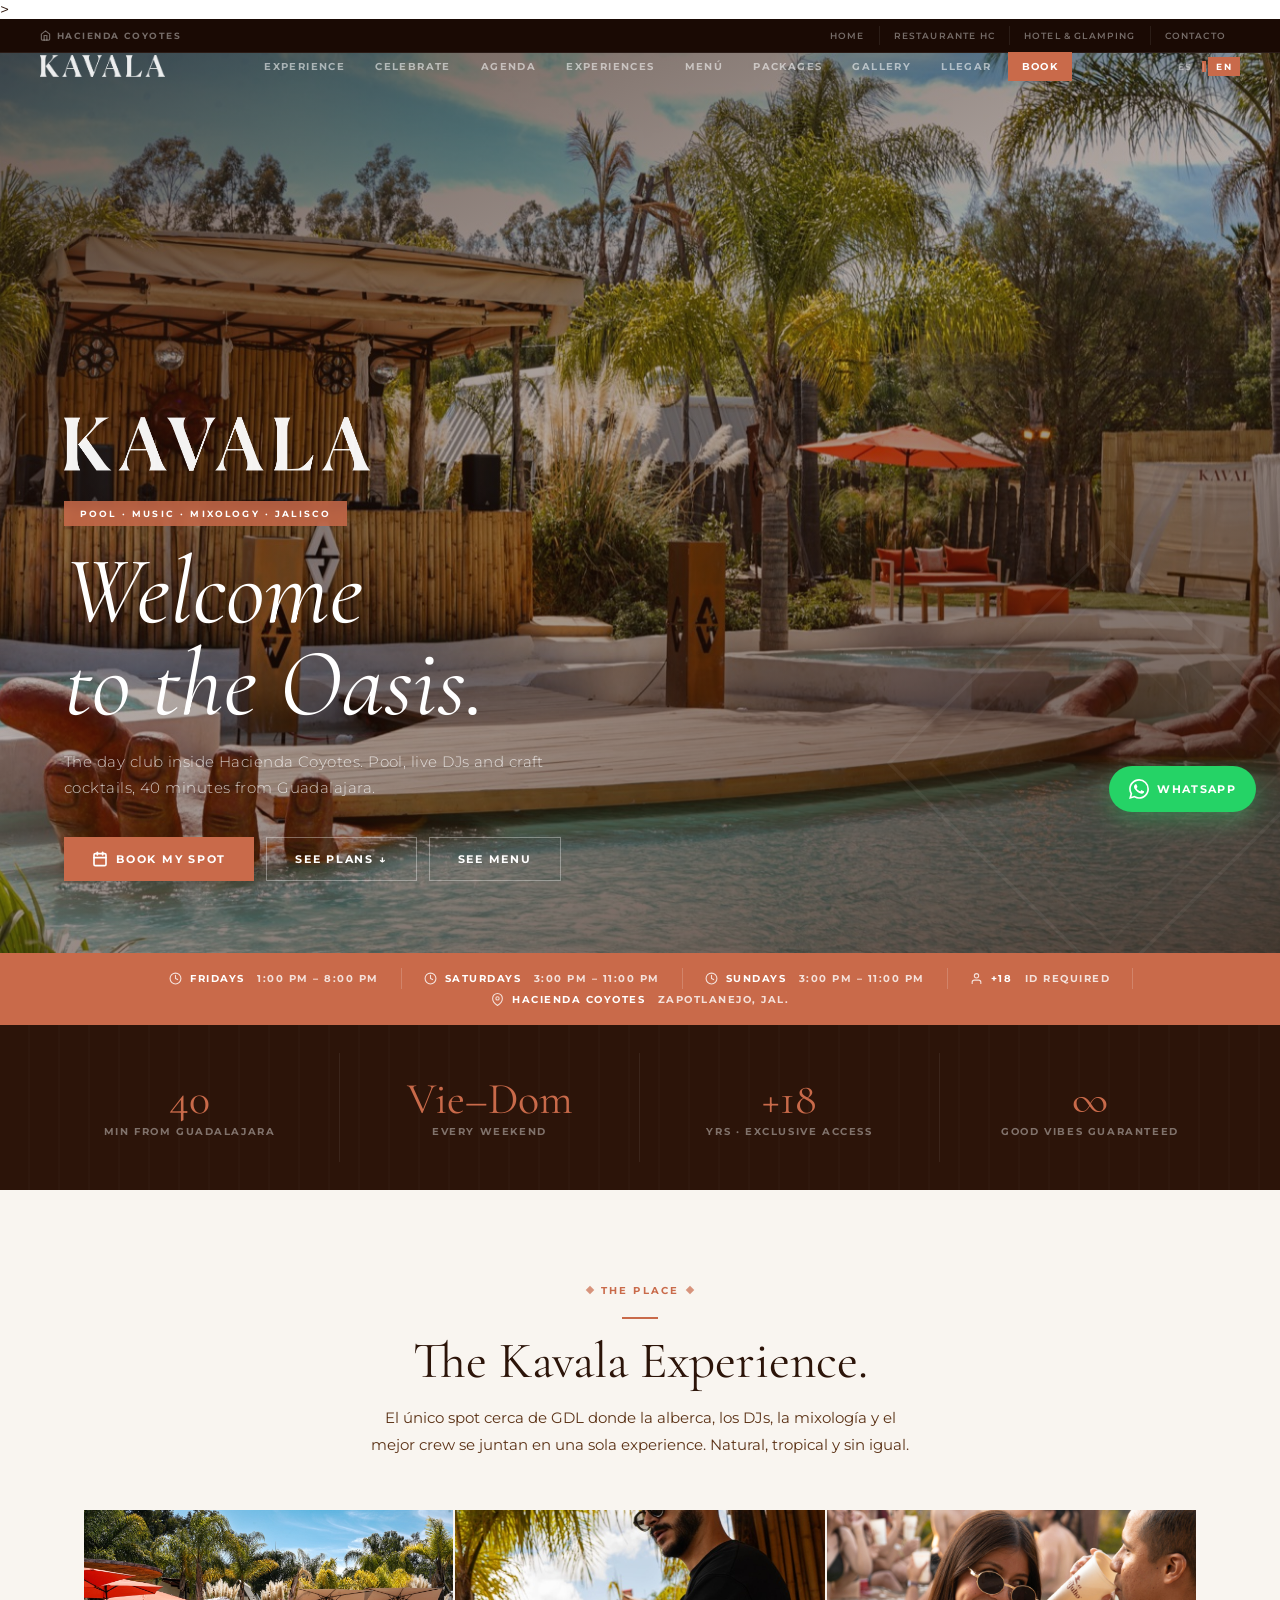
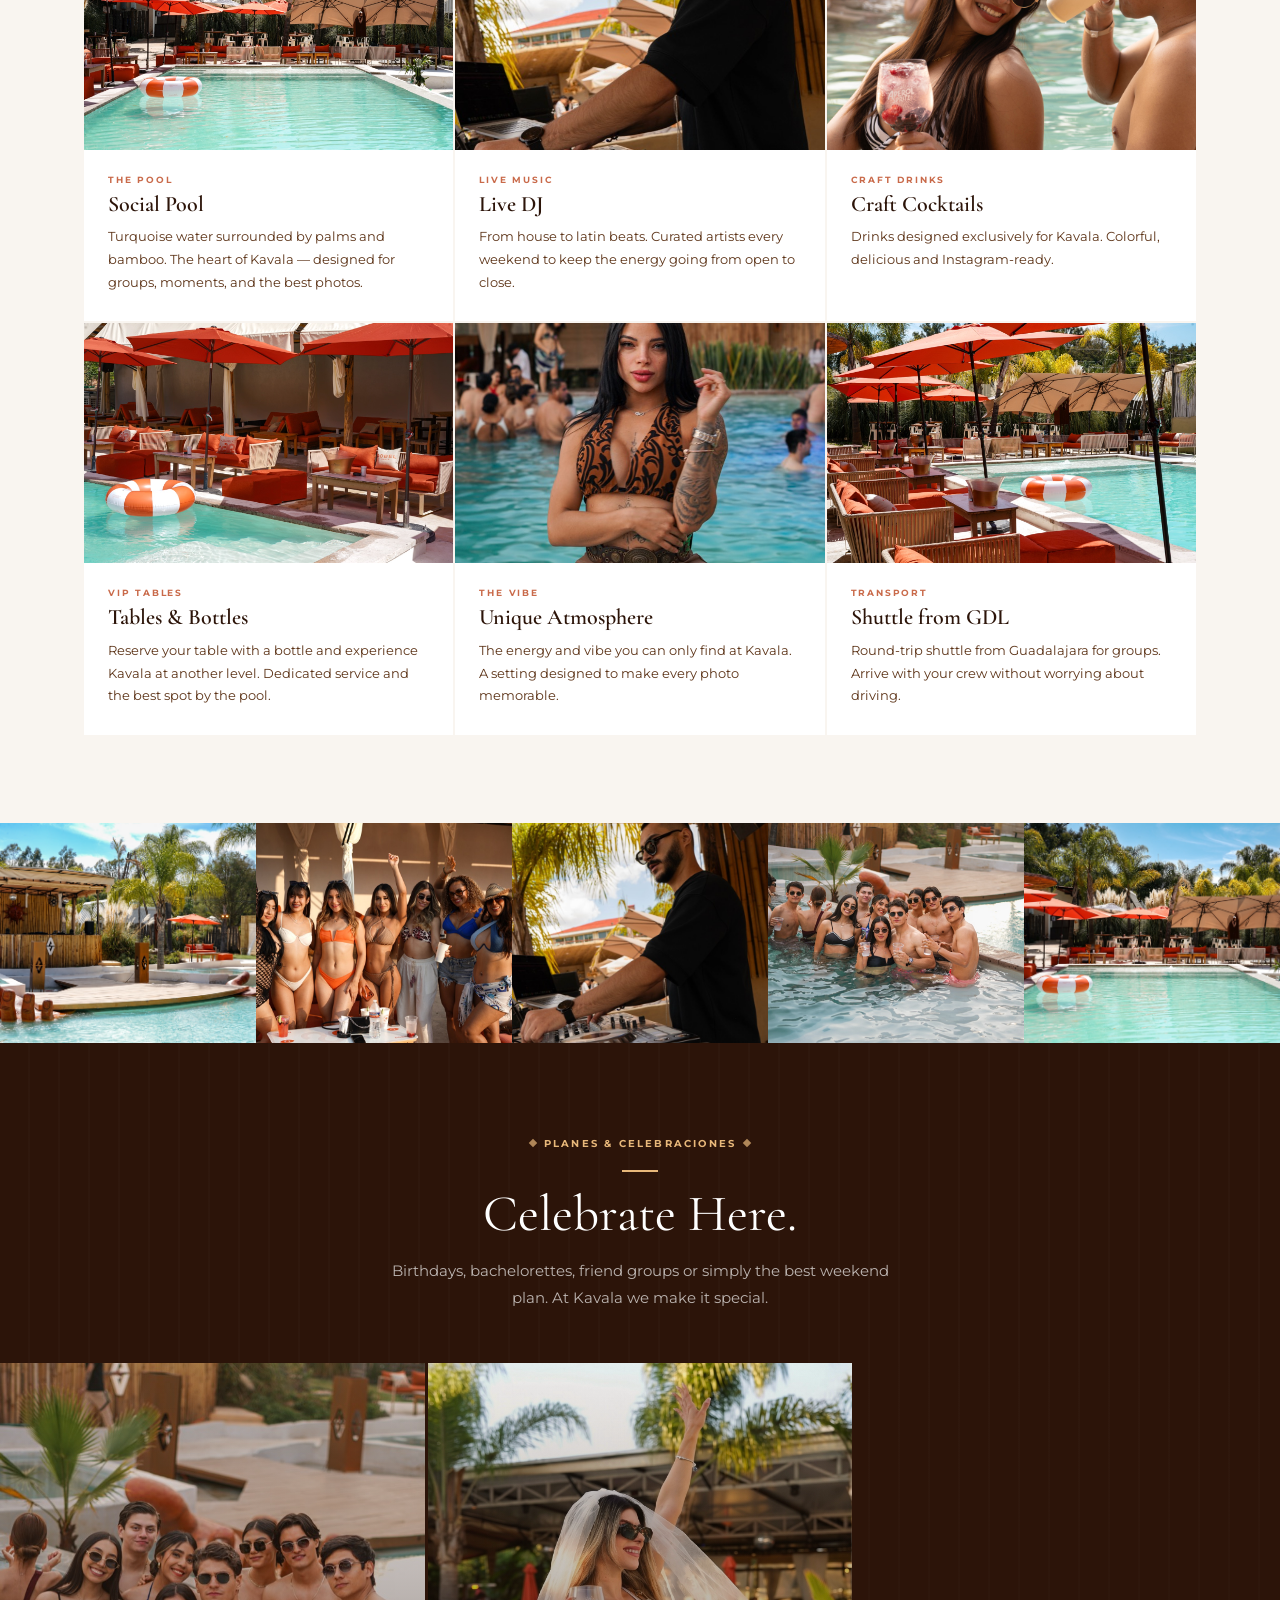
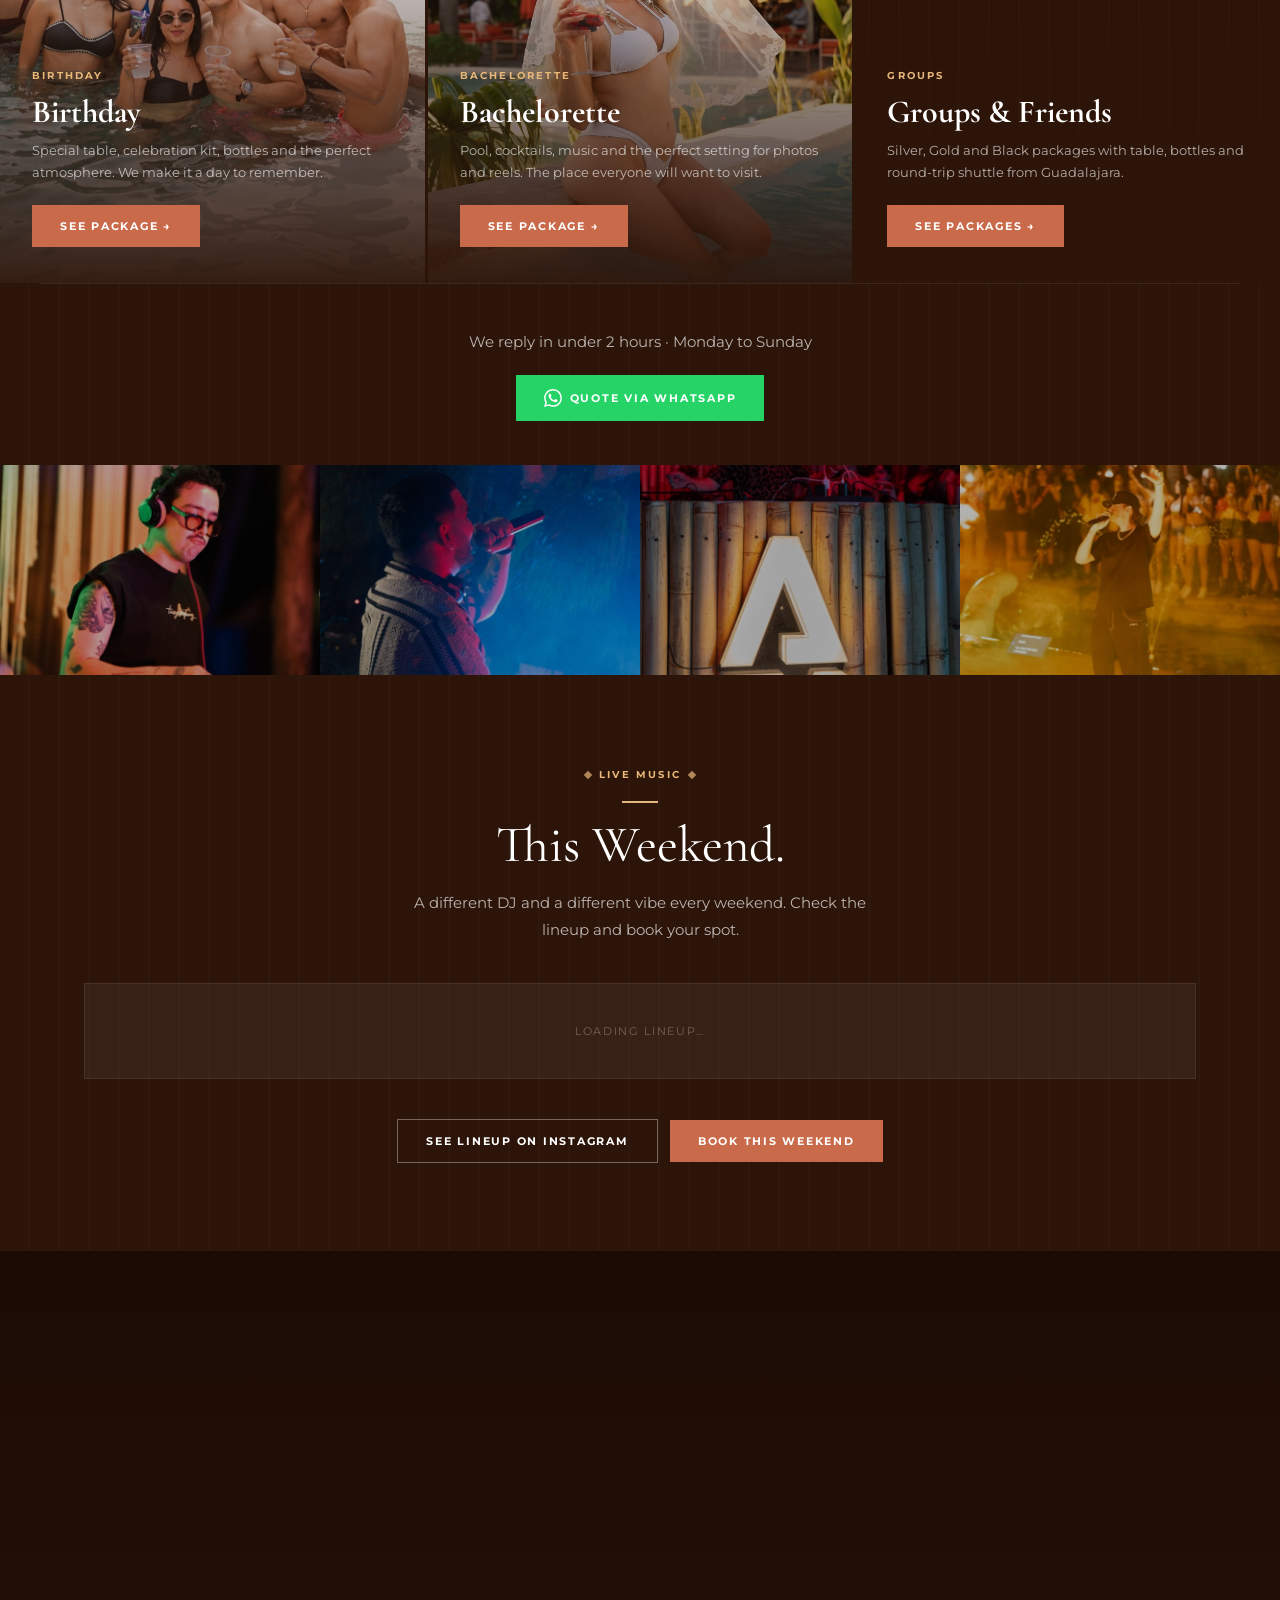
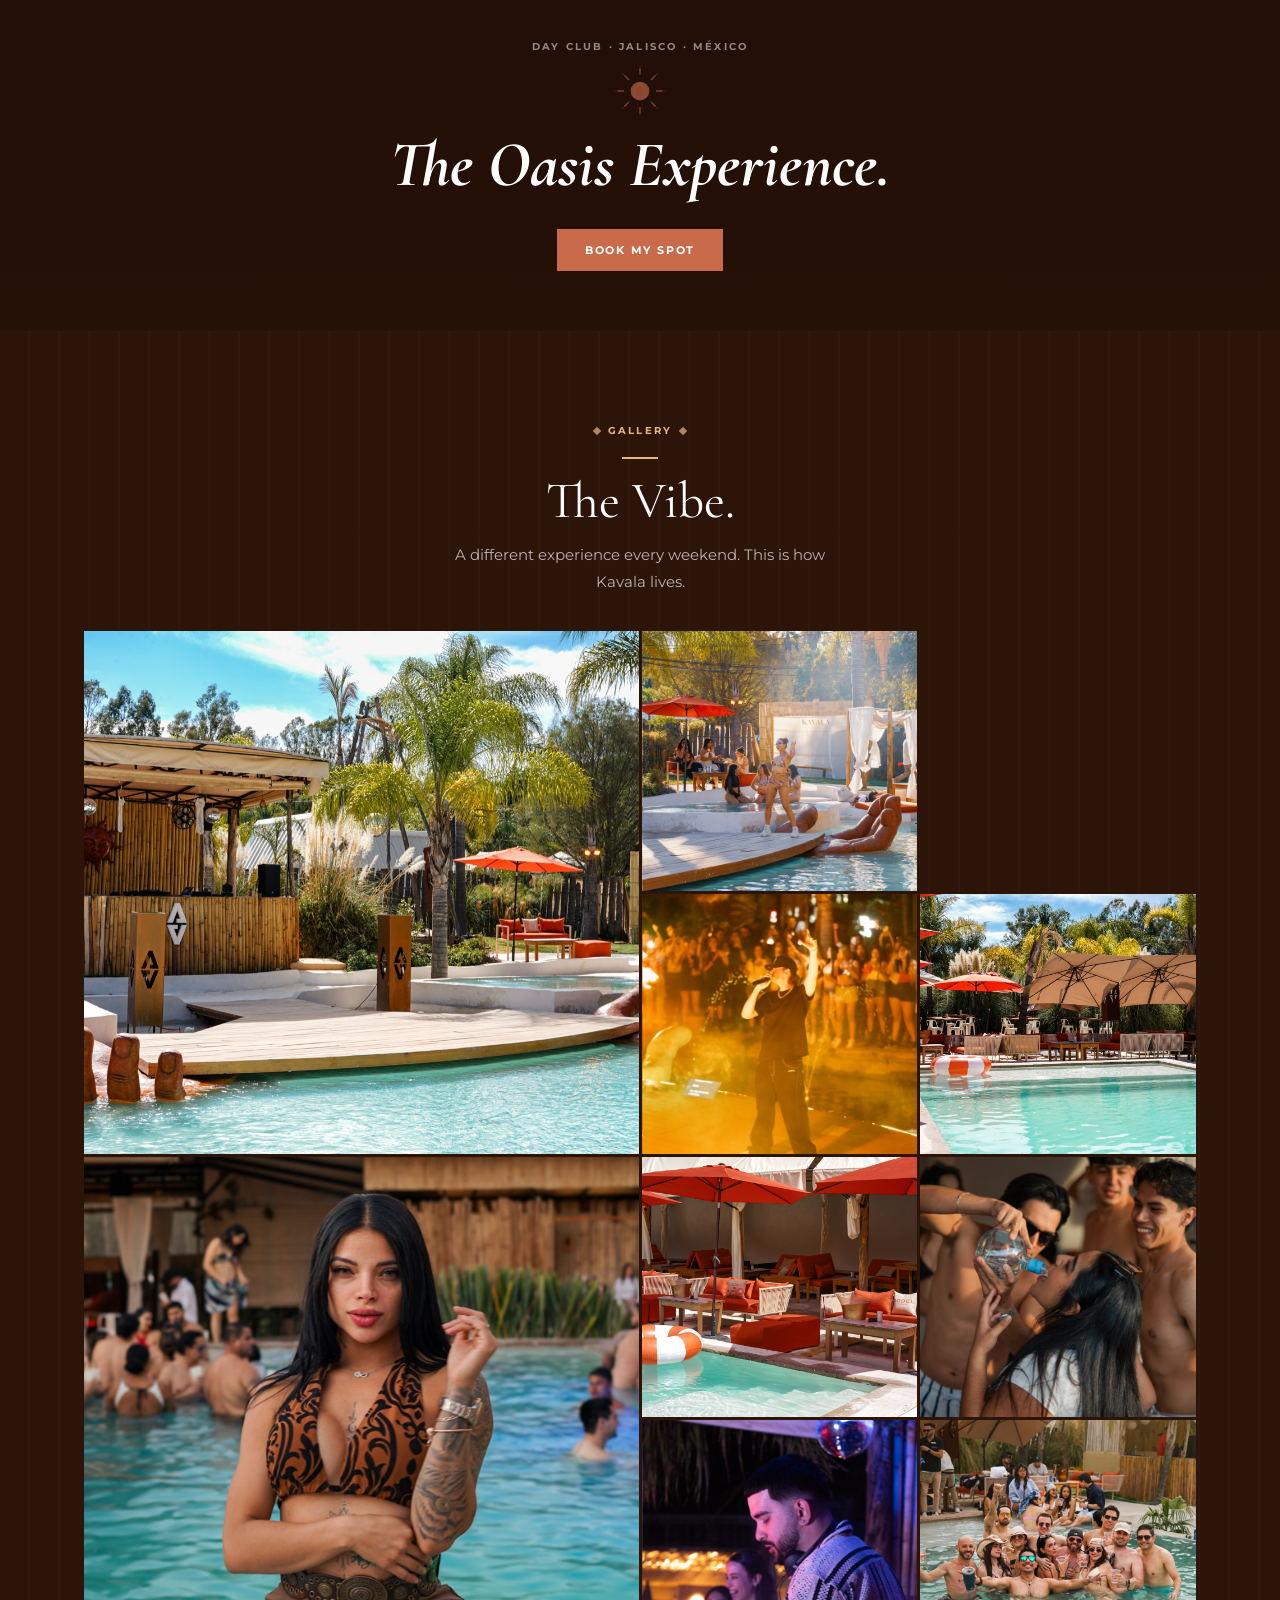
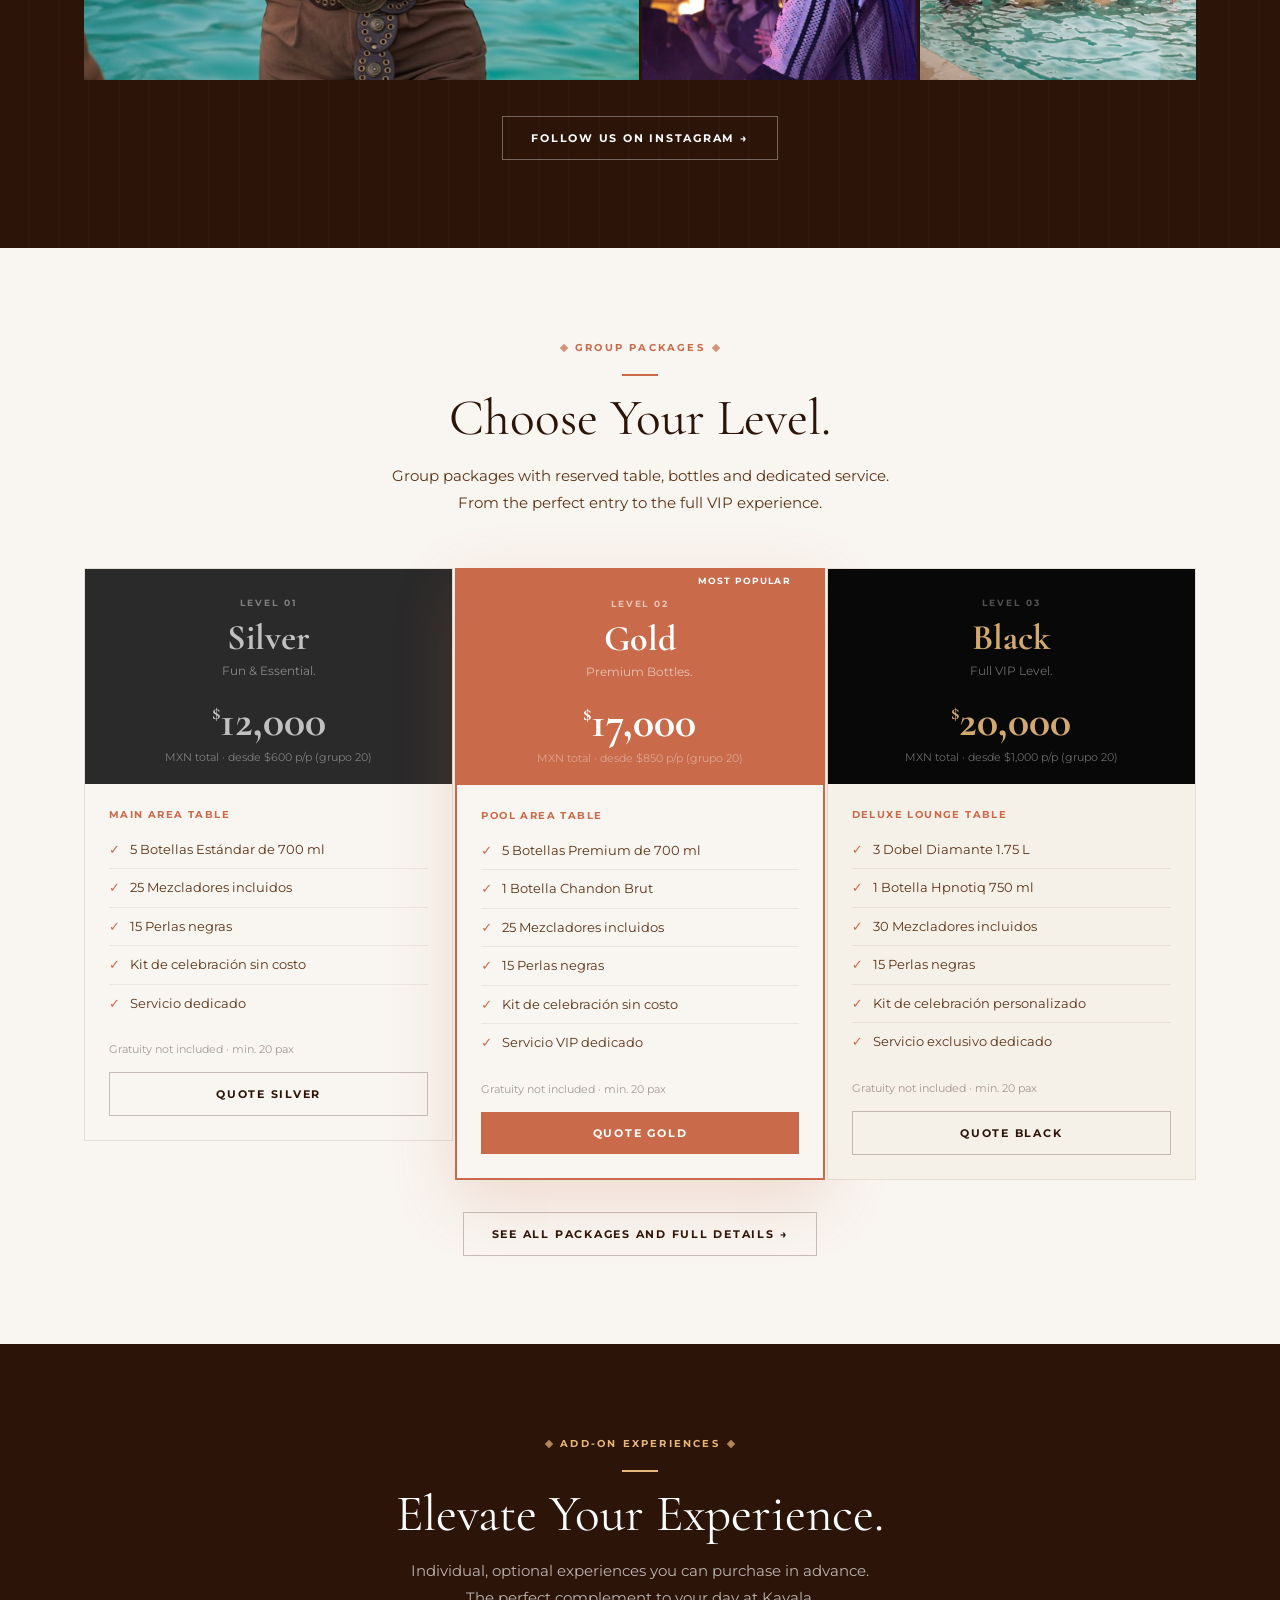
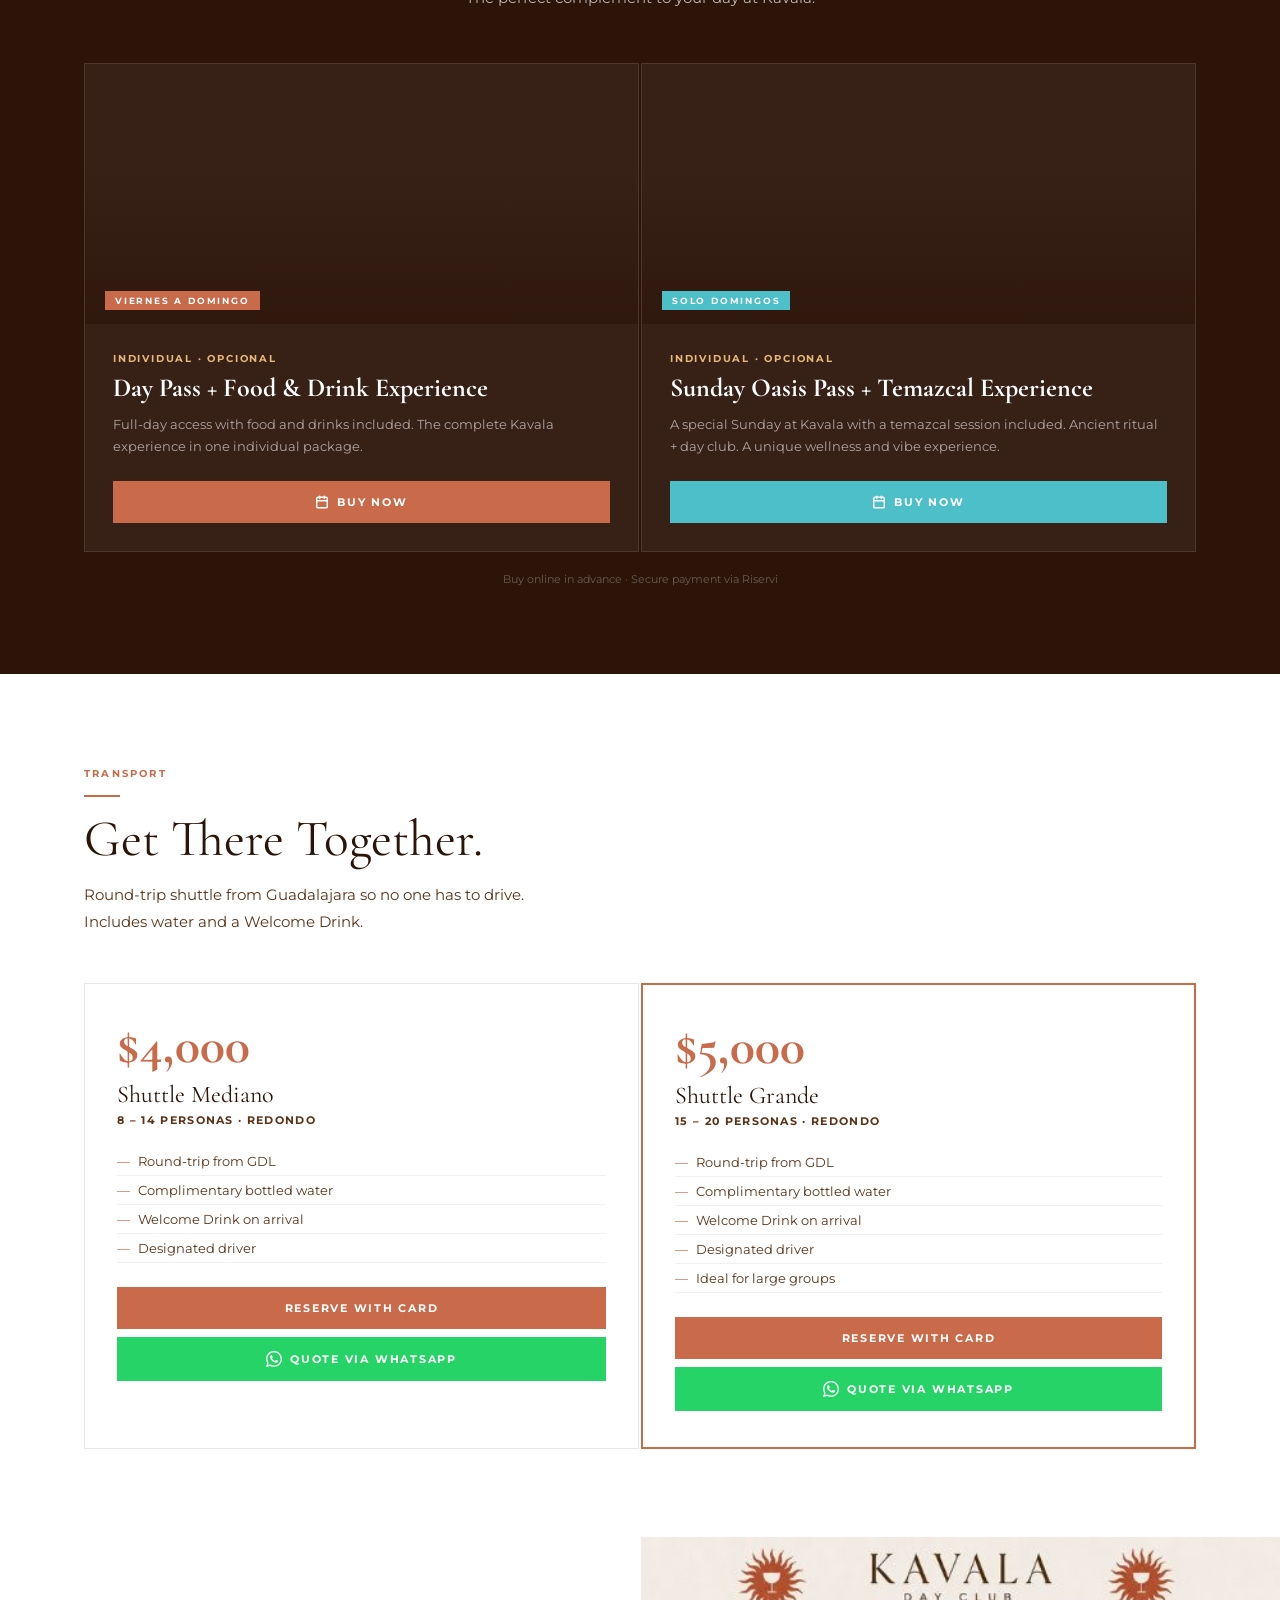
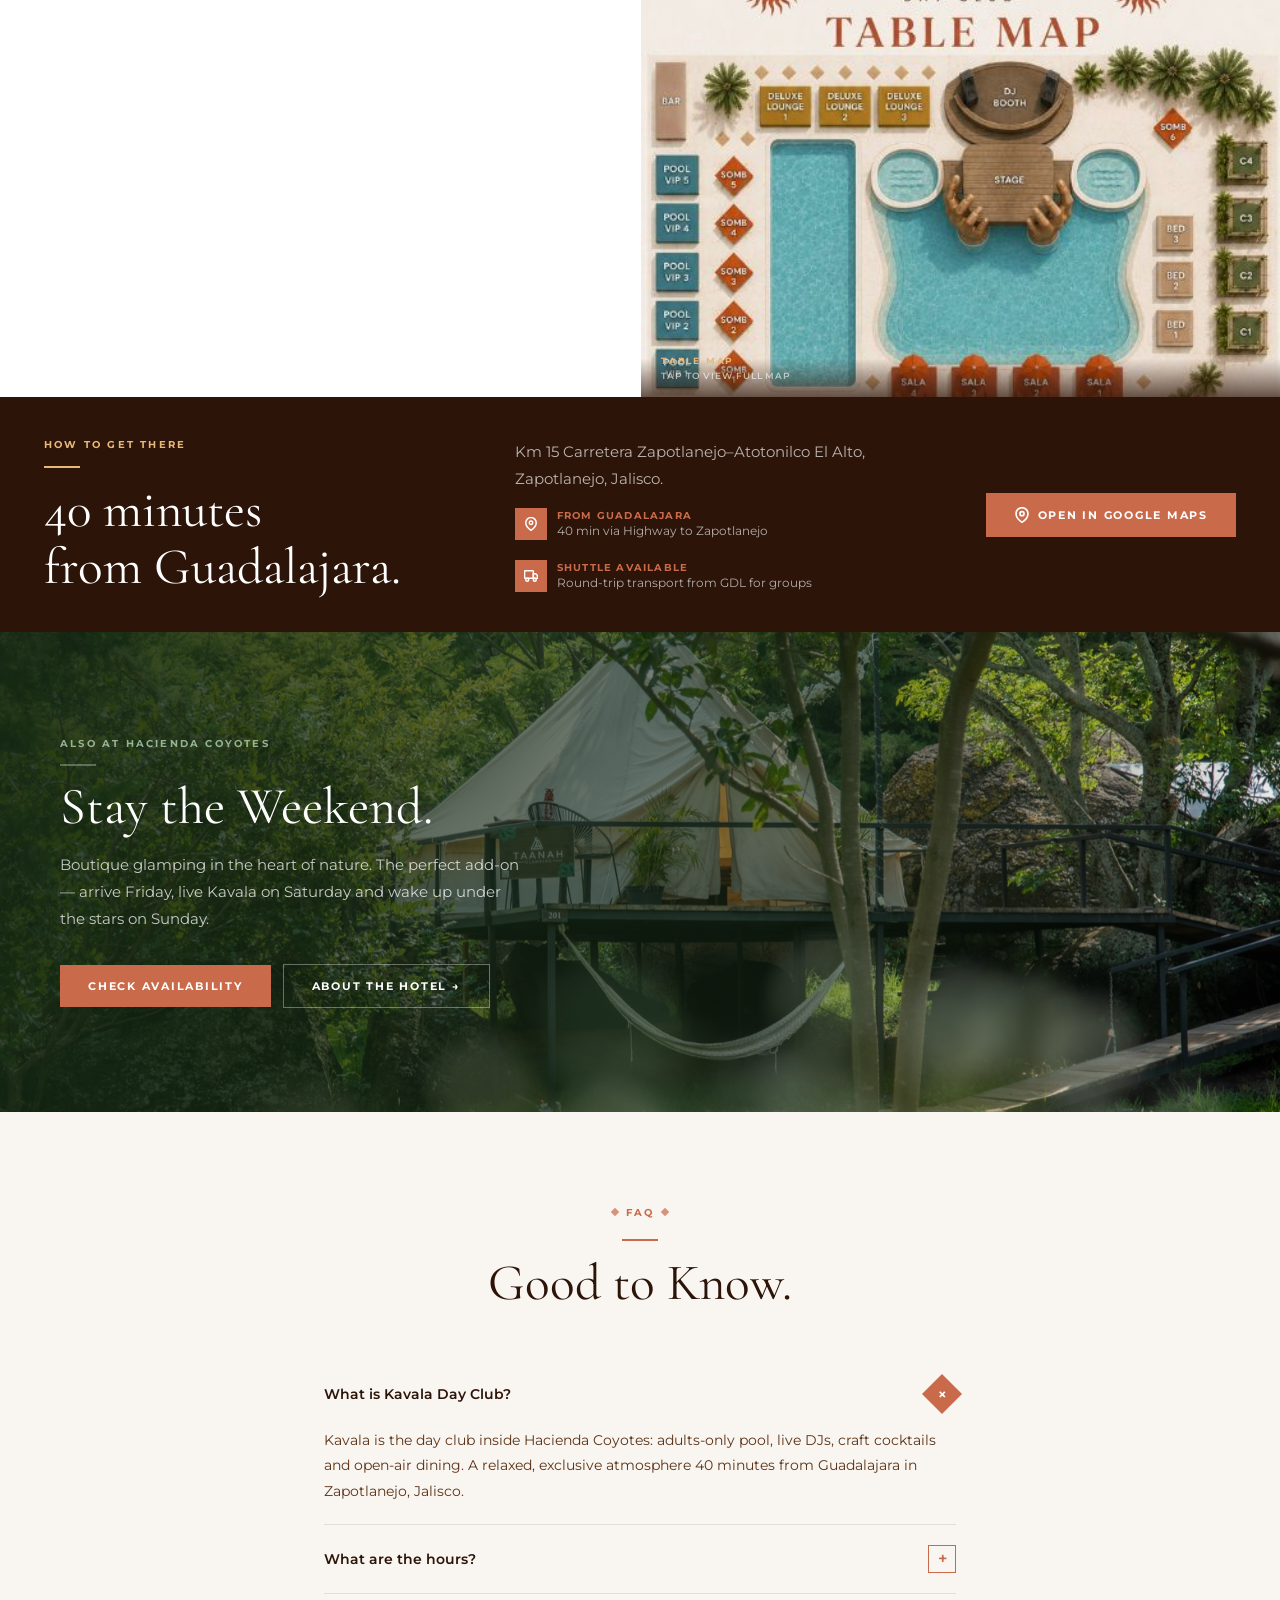
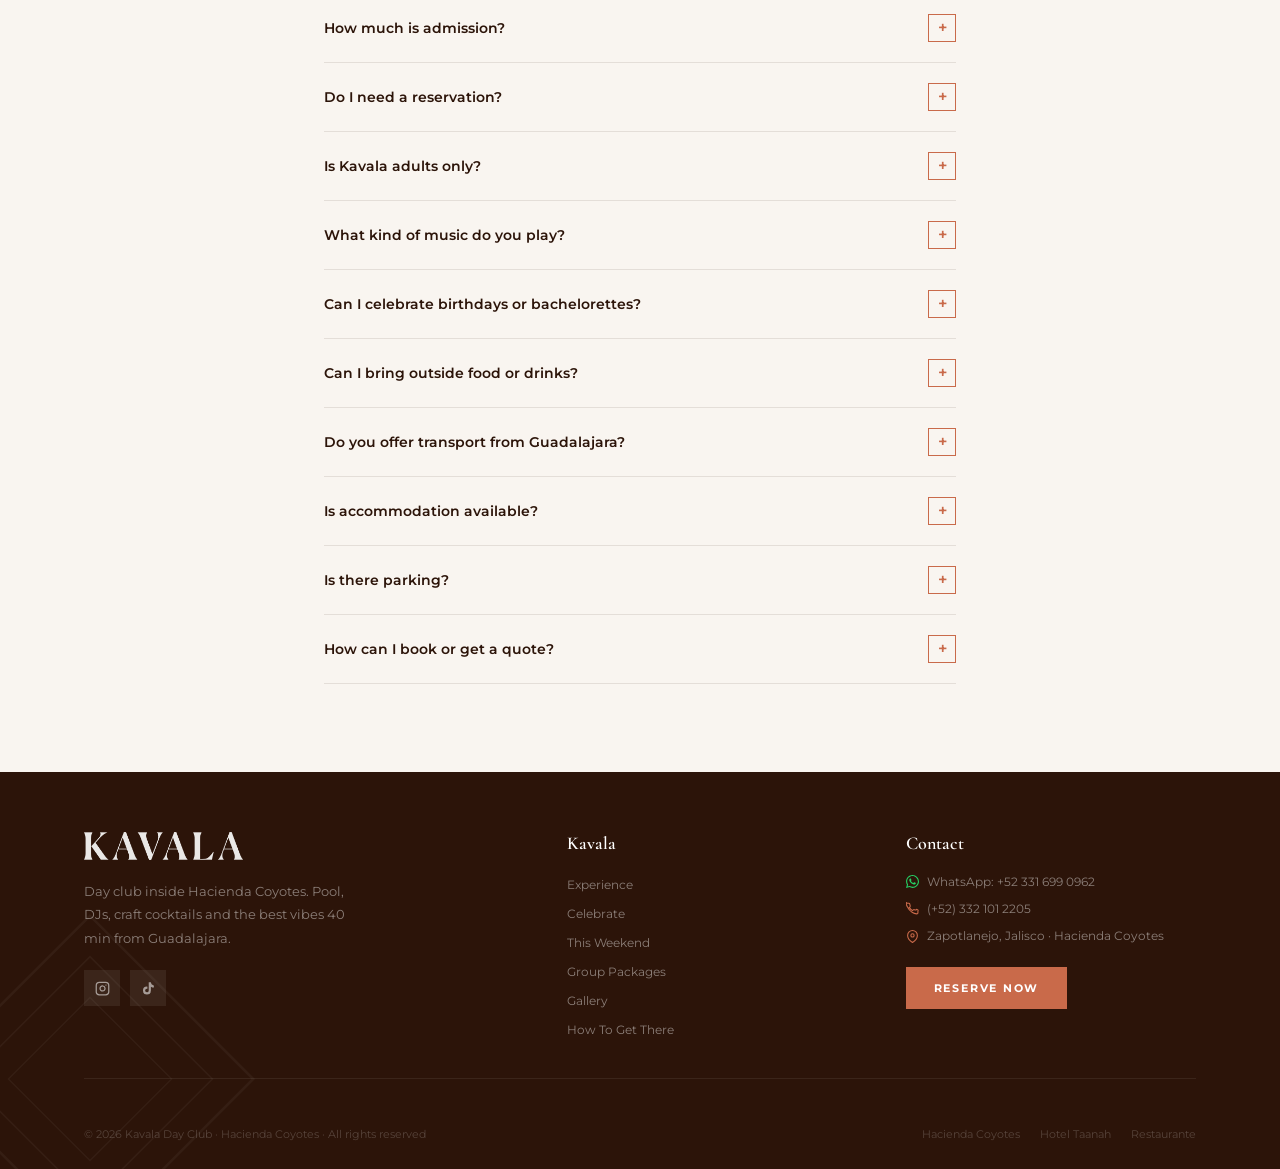
==== commit 37eeef55: "Fix duplicated text in schedule bar on English homepage sed replacement earlier left "+18+18 ID requ" ====
--- a/en/index.html
+++ b/en/index.html
@@ -388,8 +388,8 @@
   <div class="kv-schedbar__item"><svg width="13" height="13" viewBox="0 0 24 24" fill="none" stroke="currentColor" stroke-width="2" stroke-linecap="round" stroke-linejoin="round" aria-hidden="true"><circle cx="12" cy="12" r="10"/><polyline points="12 6 12 12 16 14"/></svg><strong>Fridays</strong>&nbsp;1:00 PM – 8:00 PM</div>
   <div class="kv-schedbar__item"><svg width="13" height="13" viewBox="0 0 24 24" fill="none" stroke="currentColor" stroke-width="2" stroke-linecap="round" stroke-linejoin="round" aria-hidden="true"><circle cx="12" cy="12" r="10"/><polyline points="12 6 12 12 16 14"/></svg><strong>Saturdays</strong>&nbsp;3:00 PM – 11:00 PM</div>
   <div class="kv-schedbar__item"><svg width="13" height="13" viewBox="0 0 24 24" fill="none" stroke="currentColor" stroke-width="2" stroke-linecap="round" stroke-linejoin="round" aria-hidden="true"><circle cx="12" cy="12" r="10"/><polyline points="12 6 12 12 16 14"/></svg><strong>Sundays</strong>&nbsp;3:00 PM – 11:00 PM</div>
-  <div class="kv-schedbar__item"><svg width="13" height="13" viewBox="0 0 24 24" fill="none" stroke="currentColor" stroke-width="2" stroke-linecap="round" stroke-linejoin="round" aria-hidden="true"><path d="M20 21v-2a4 4 0 0 0-4-4H8a4 4 0 0 0-4 4v2"/><circle cx="12" cy="7" r="4"/></svg><strong>+18</strong><strong>+18</strong>&nbsp;ID requeridanbsp;ID required</div>
-  <div class="kv-schedbar__item"><svg width="13" height="13" viewBox="0 0 24 24" fill="none" stroke="currentColor" stroke-width="2" stroke-linecap="round" stroke-linejoin="round" aria-hidden="true"><path d="M21 10c0 7-9 13-9 13s-9-6-9-13a9 9 0 0 1 18 0z"/><circle cx="12" cy="10" r="3"/></svg><strong>Hacienda Coyotes</strong><strong>Hacienda Coyotes</strong>&nbsp;Zapotlanejo, Jal.nbsp;Zapotlanejo, Jal.</div>
+  <div class="kv-schedbar__item"><svg width="13" height="13" viewBox="0 0 24 24" fill="none" stroke="currentColor" stroke-width="2" stroke-linecap="round" stroke-linejoin="round" aria-hidden="true"><path d="M20 21v-2a4 4 0 0 0-4-4H8a4 4 0 0 0-4 4v2"/><circle cx="12" cy="7" r="4"/></svg><strong>+18</strong>&nbsp;ID required</div>
+  <div class="kv-schedbar__item"><svg width="13" height="13" viewBox="0 0 24 24" fill="none" stroke="currentColor" stroke-width="2" stroke-linecap="round" stroke-linejoin="round" aria-hidden="true"><path d="M21 10c0 7-9 13-9 13s-9-6-9-13a9 9 0 0 1 18 0z"/><circle cx="12" cy="10" r="3"/></svg><strong>Hacienda Coyotes</strong>&nbsp;Zapotlanejo, Jal.</div>
 </div>
 
 <!-- STATS -->
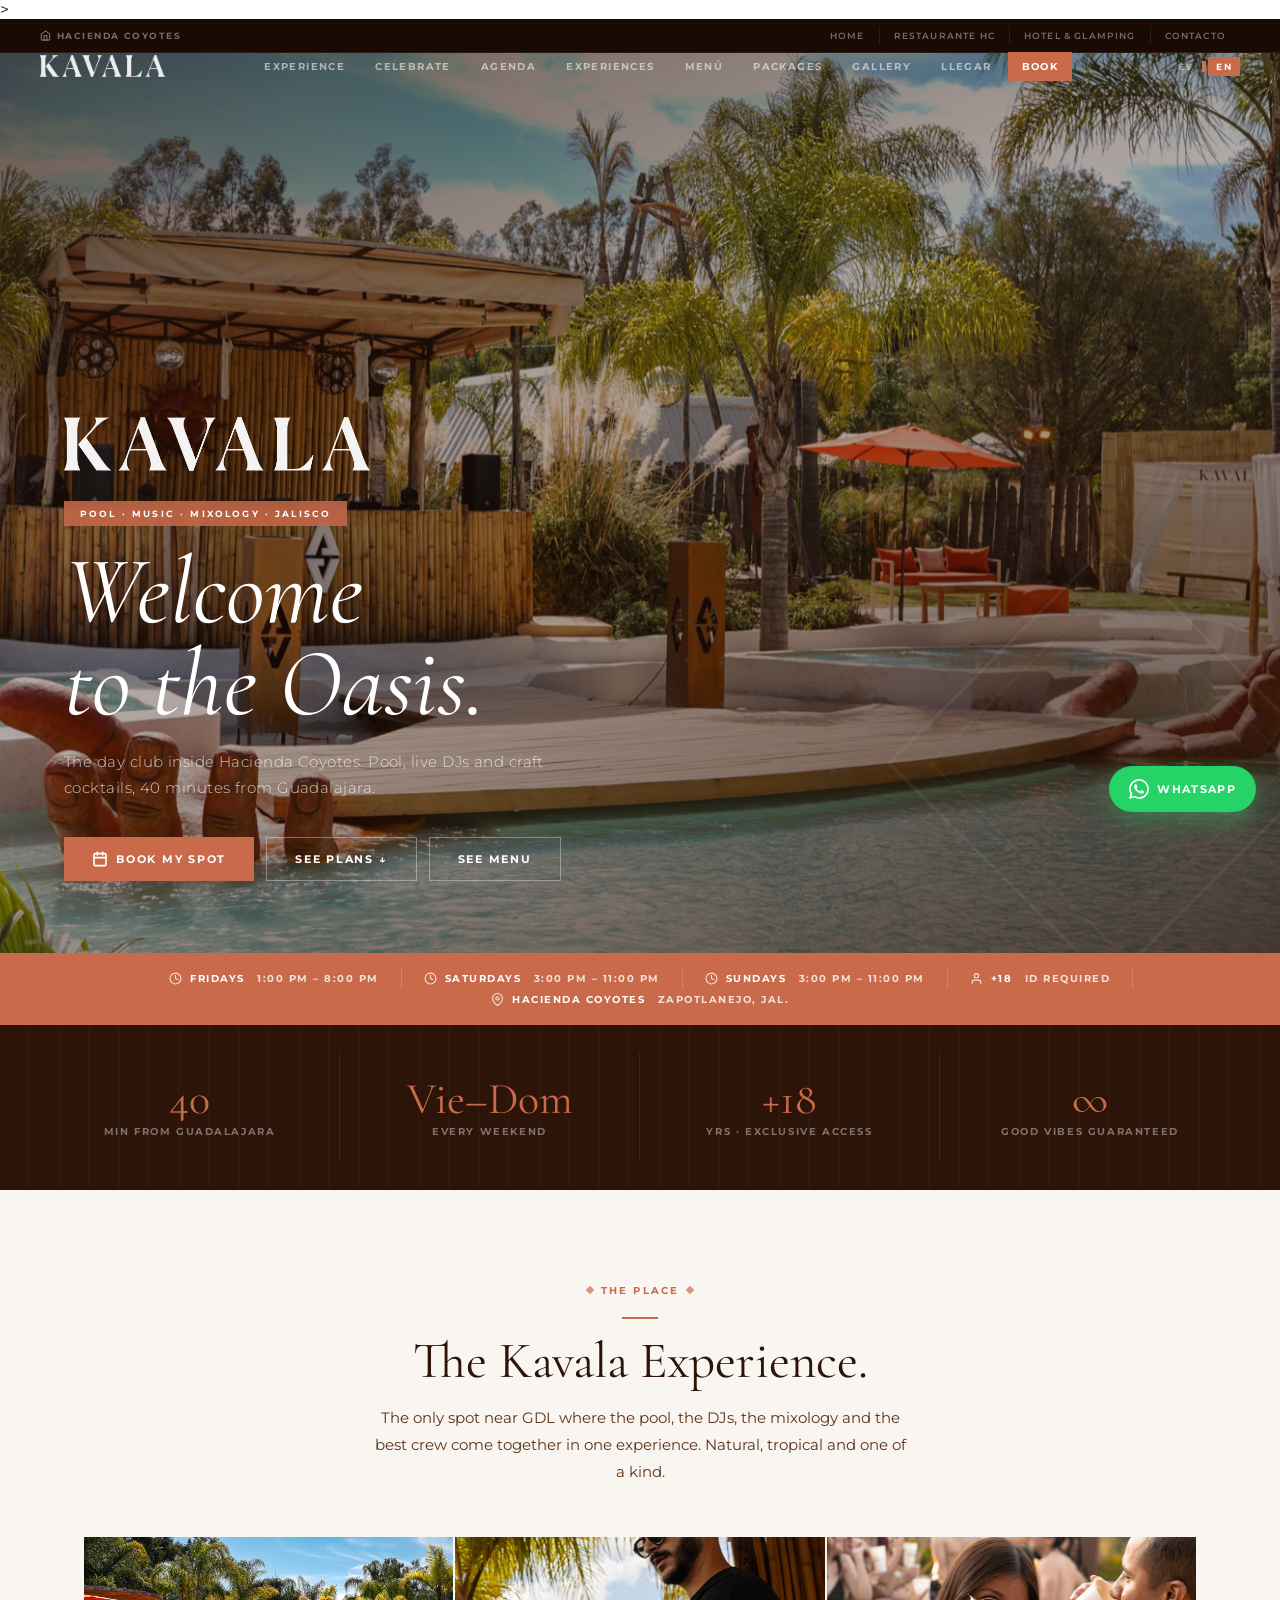
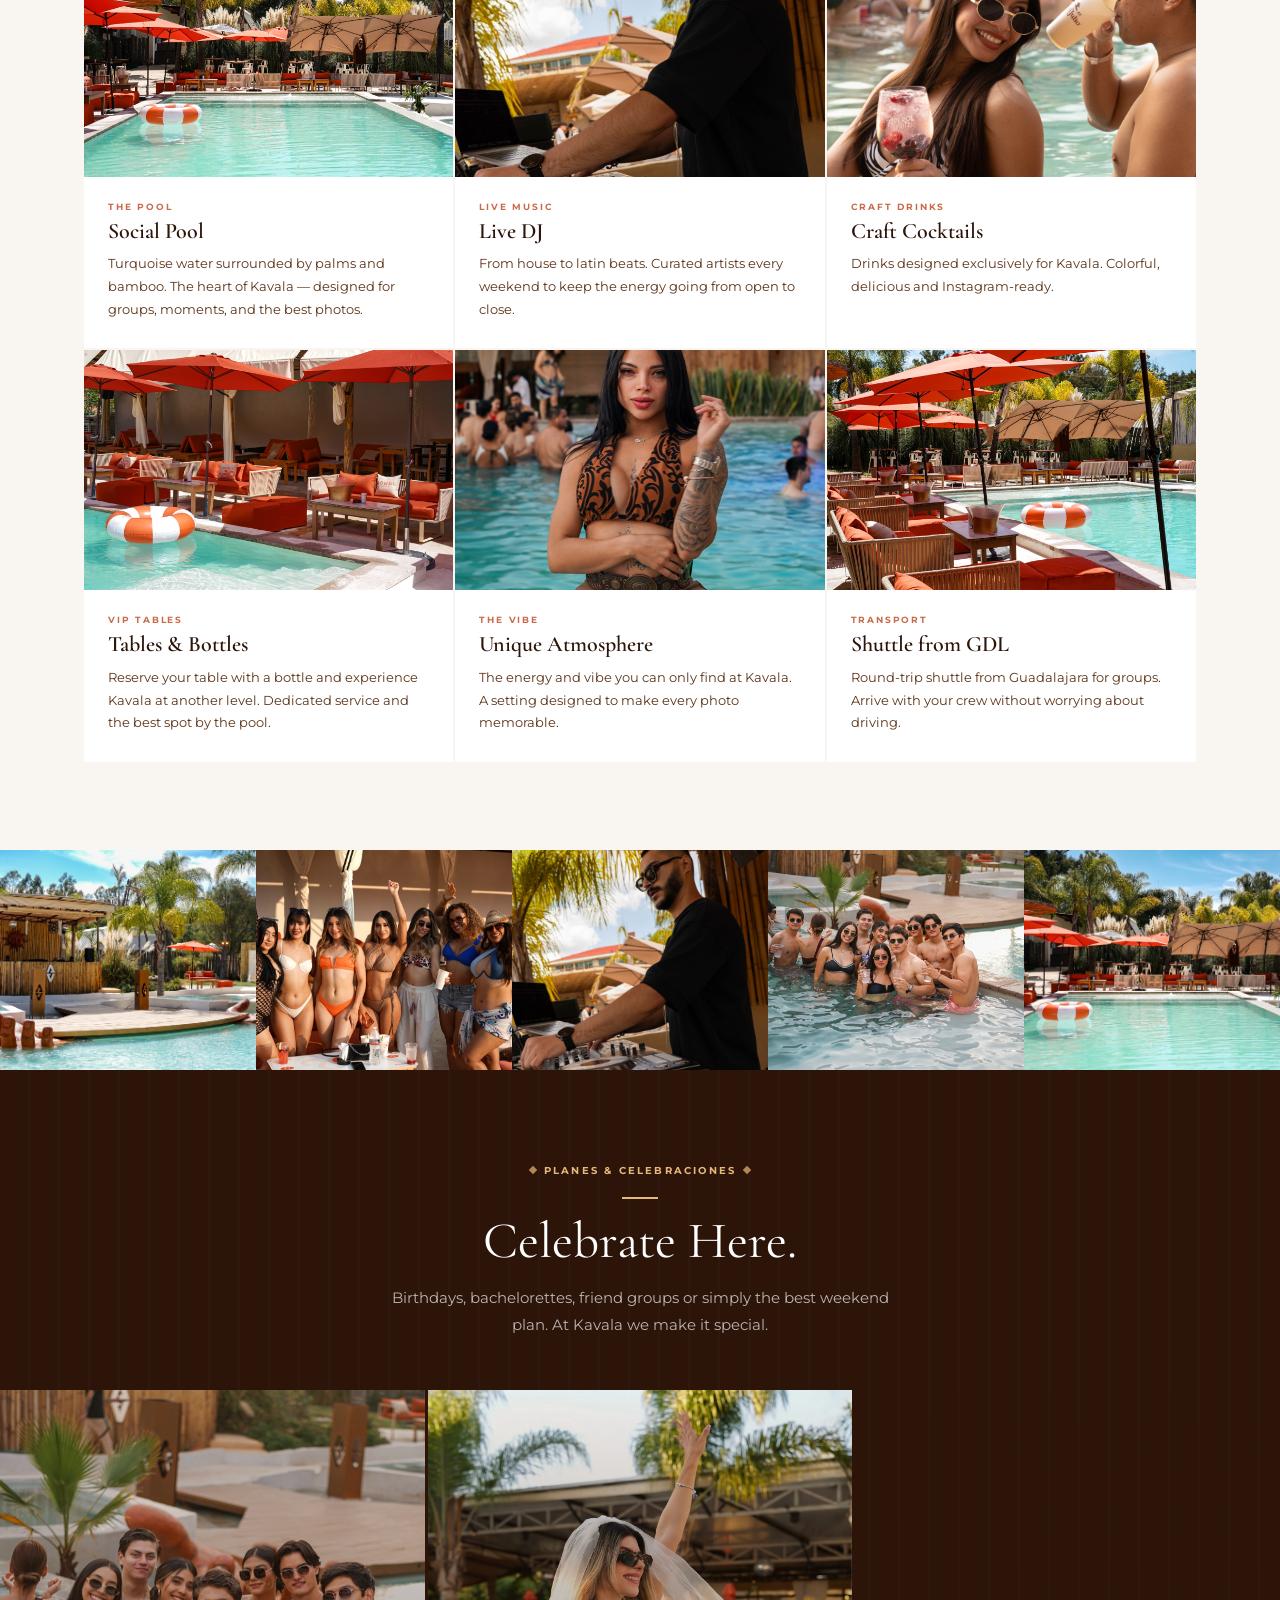
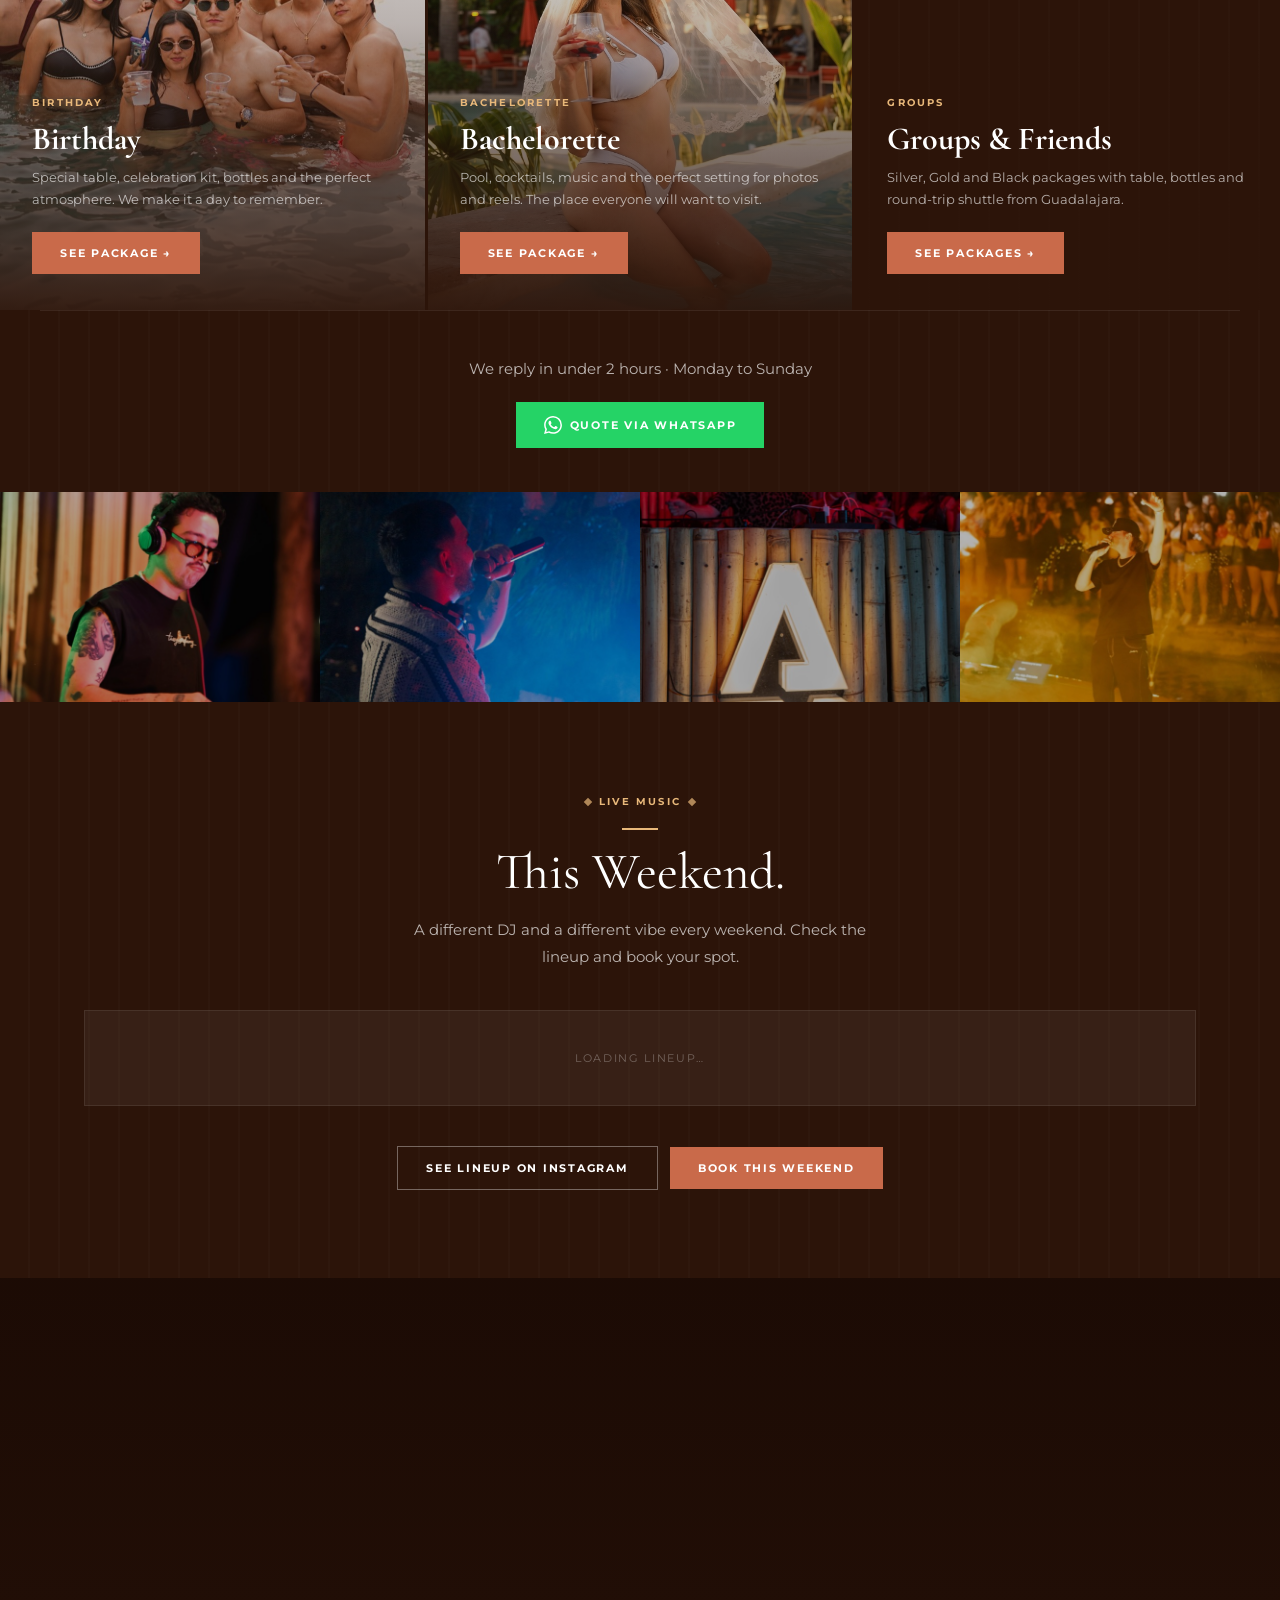
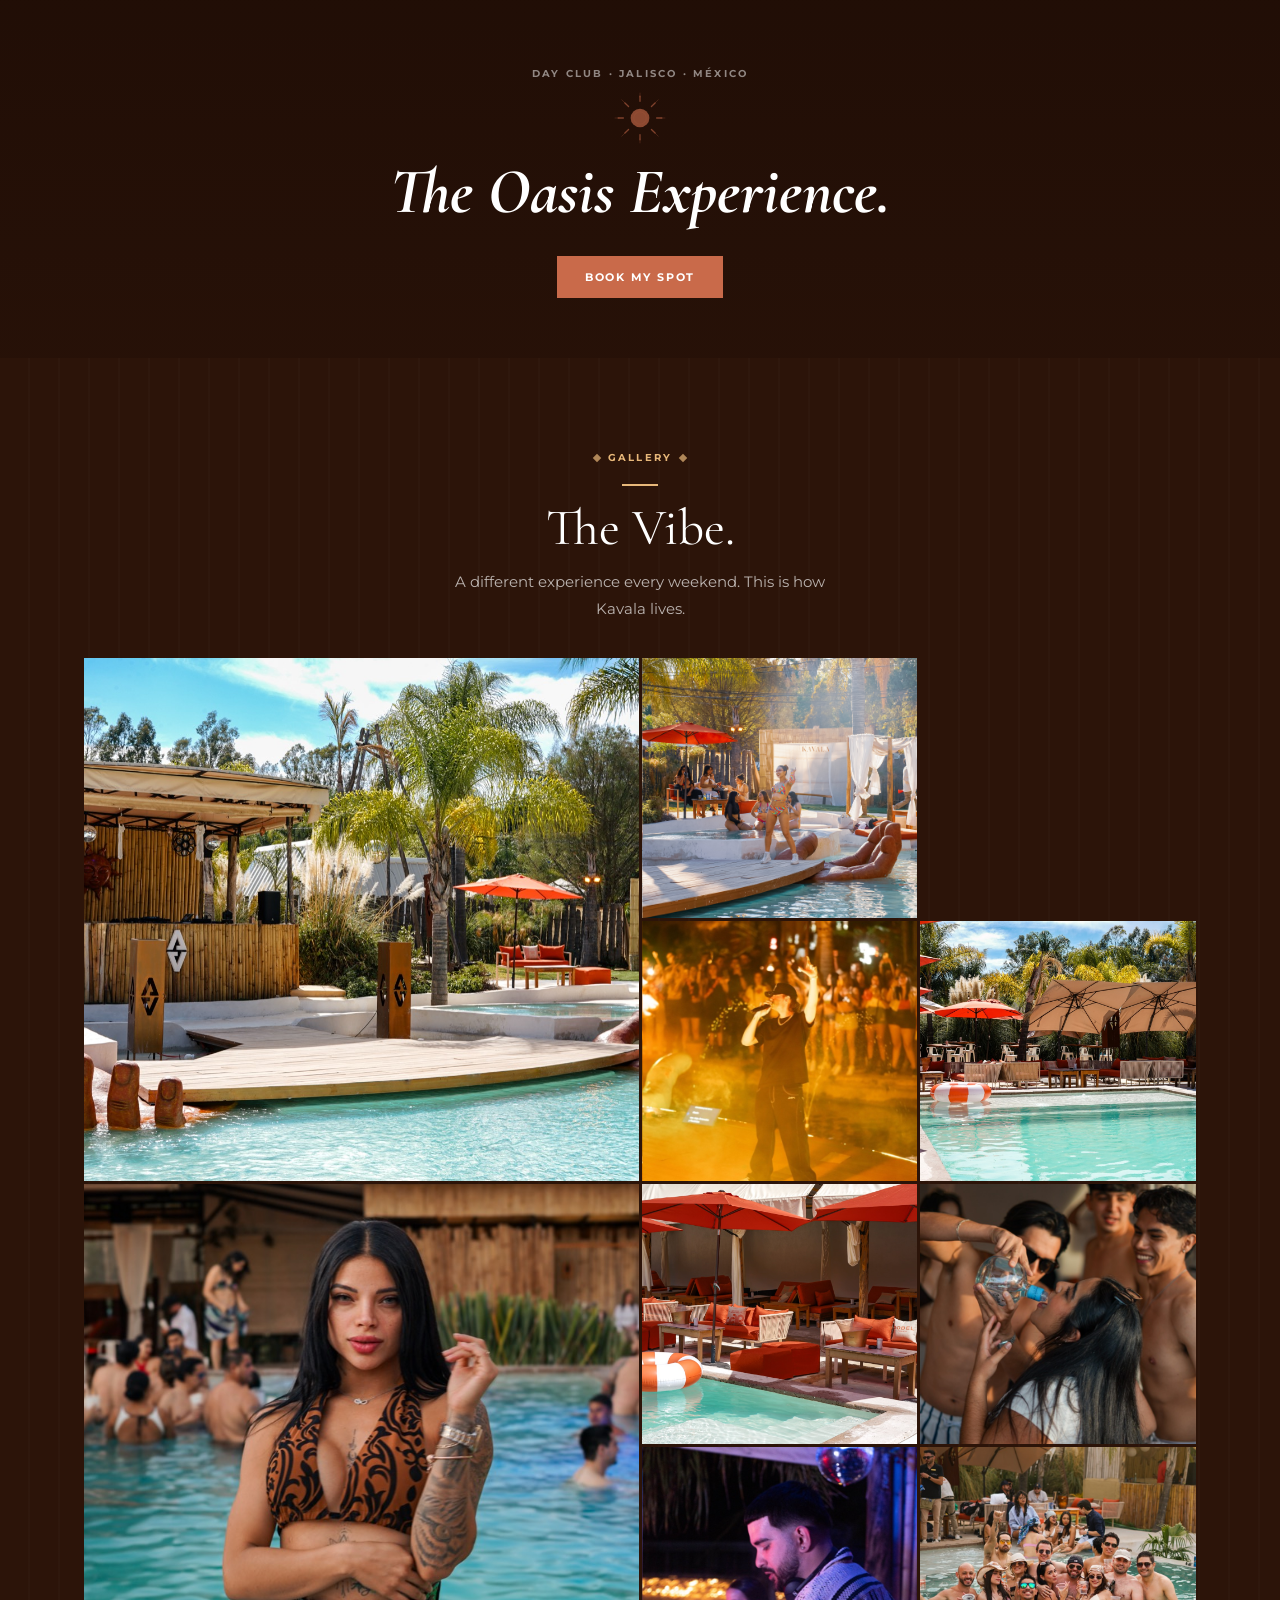
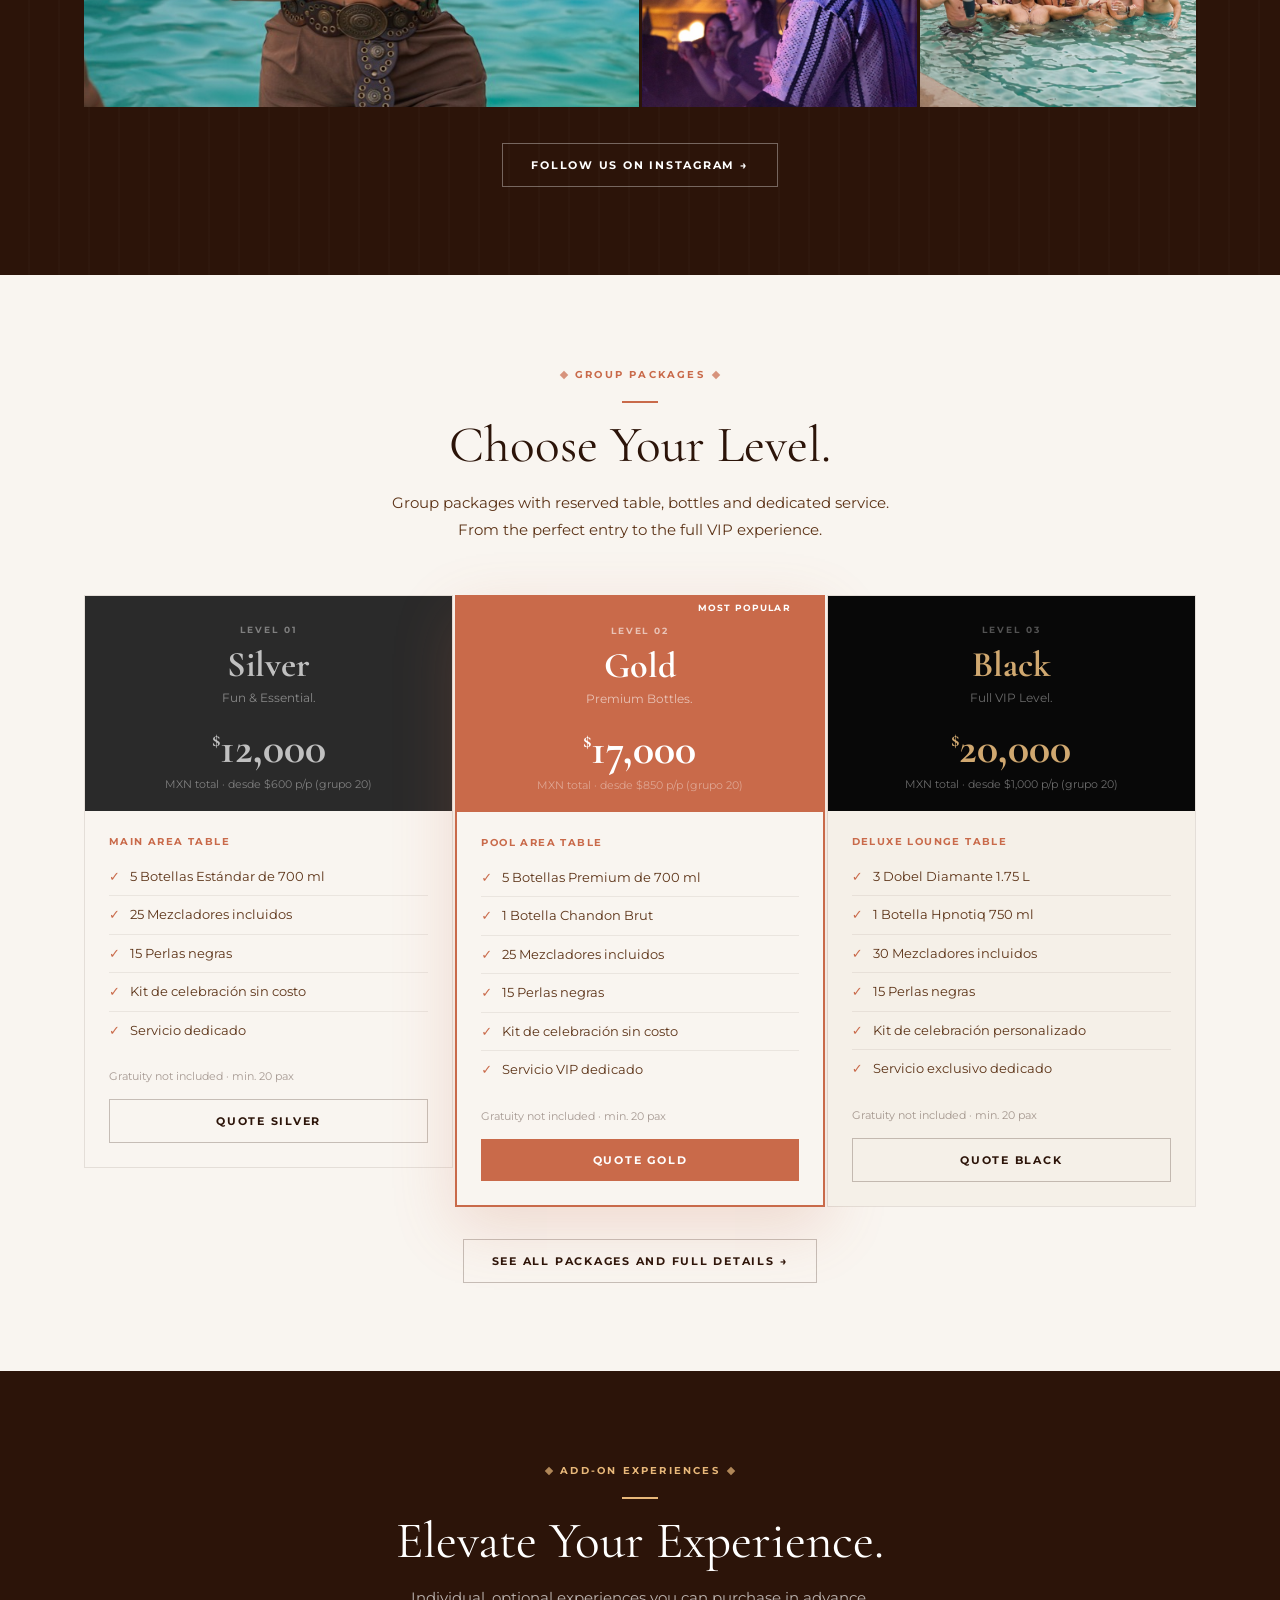
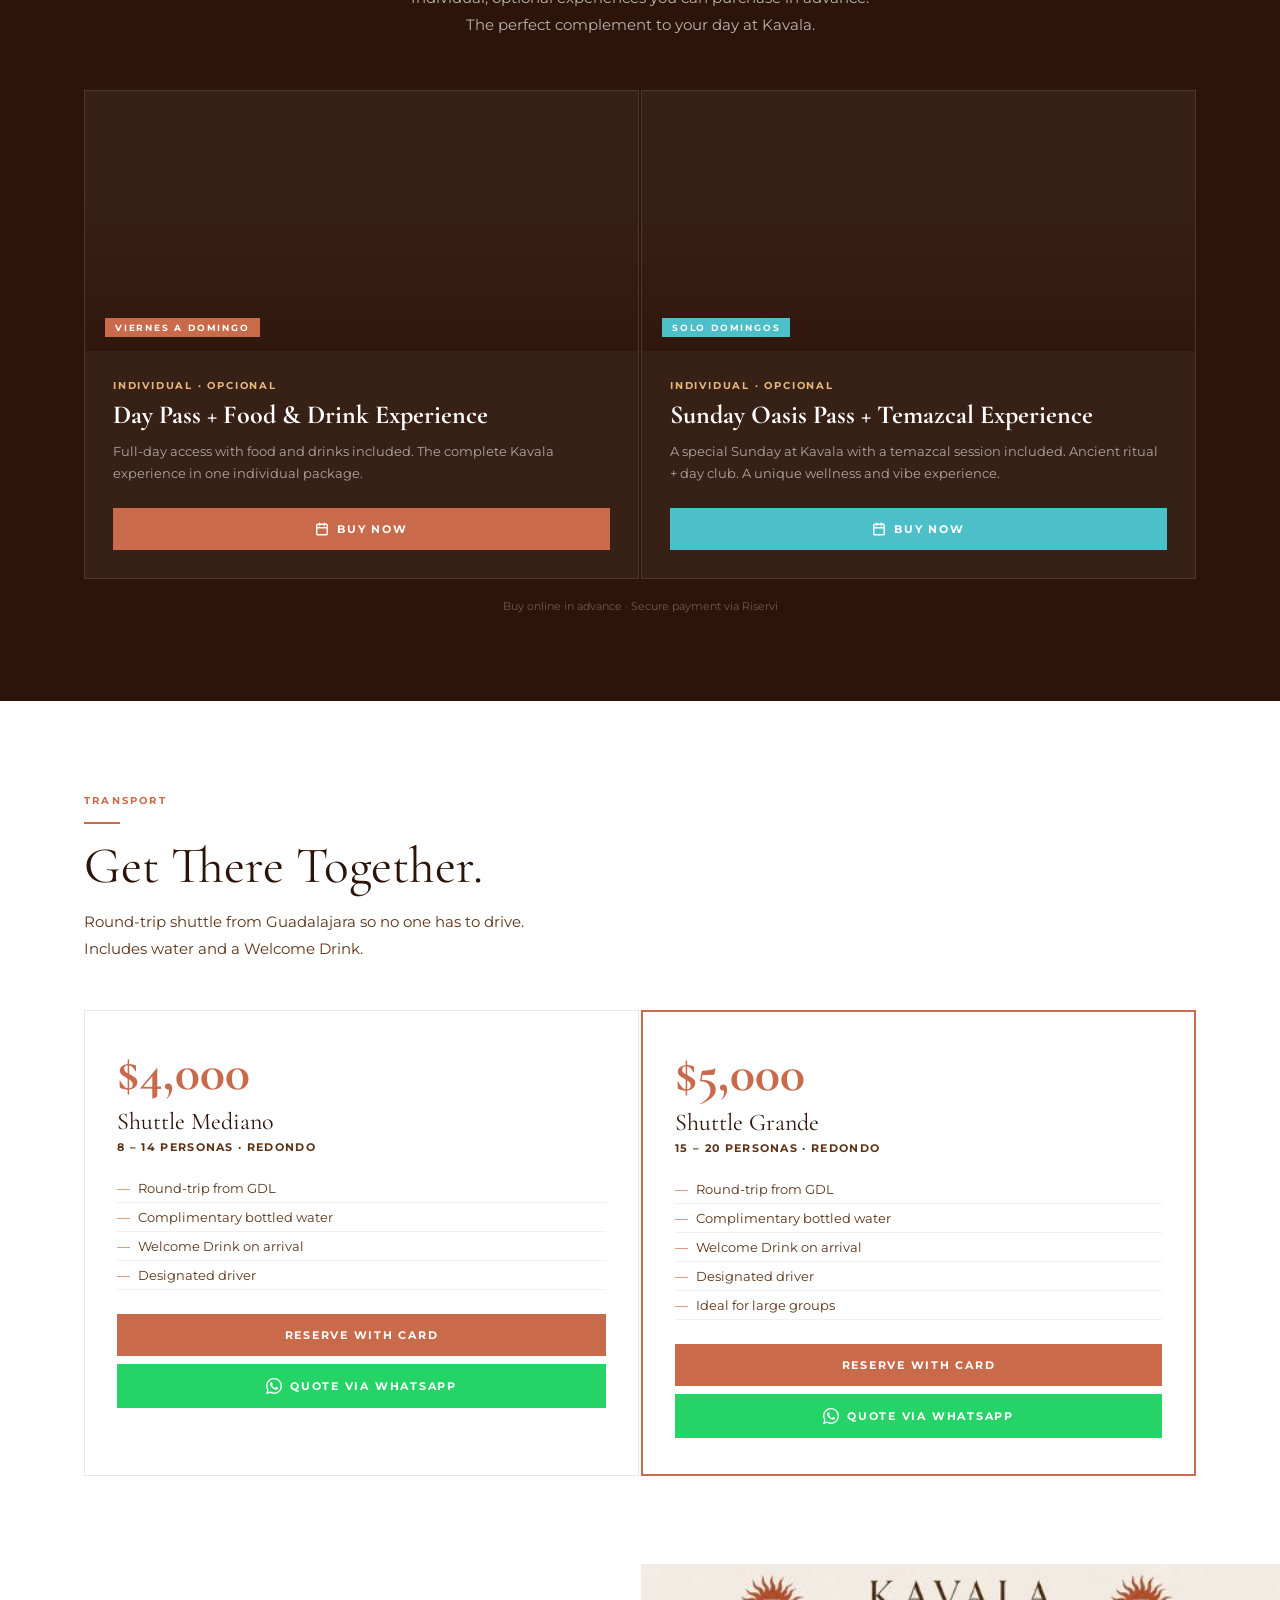
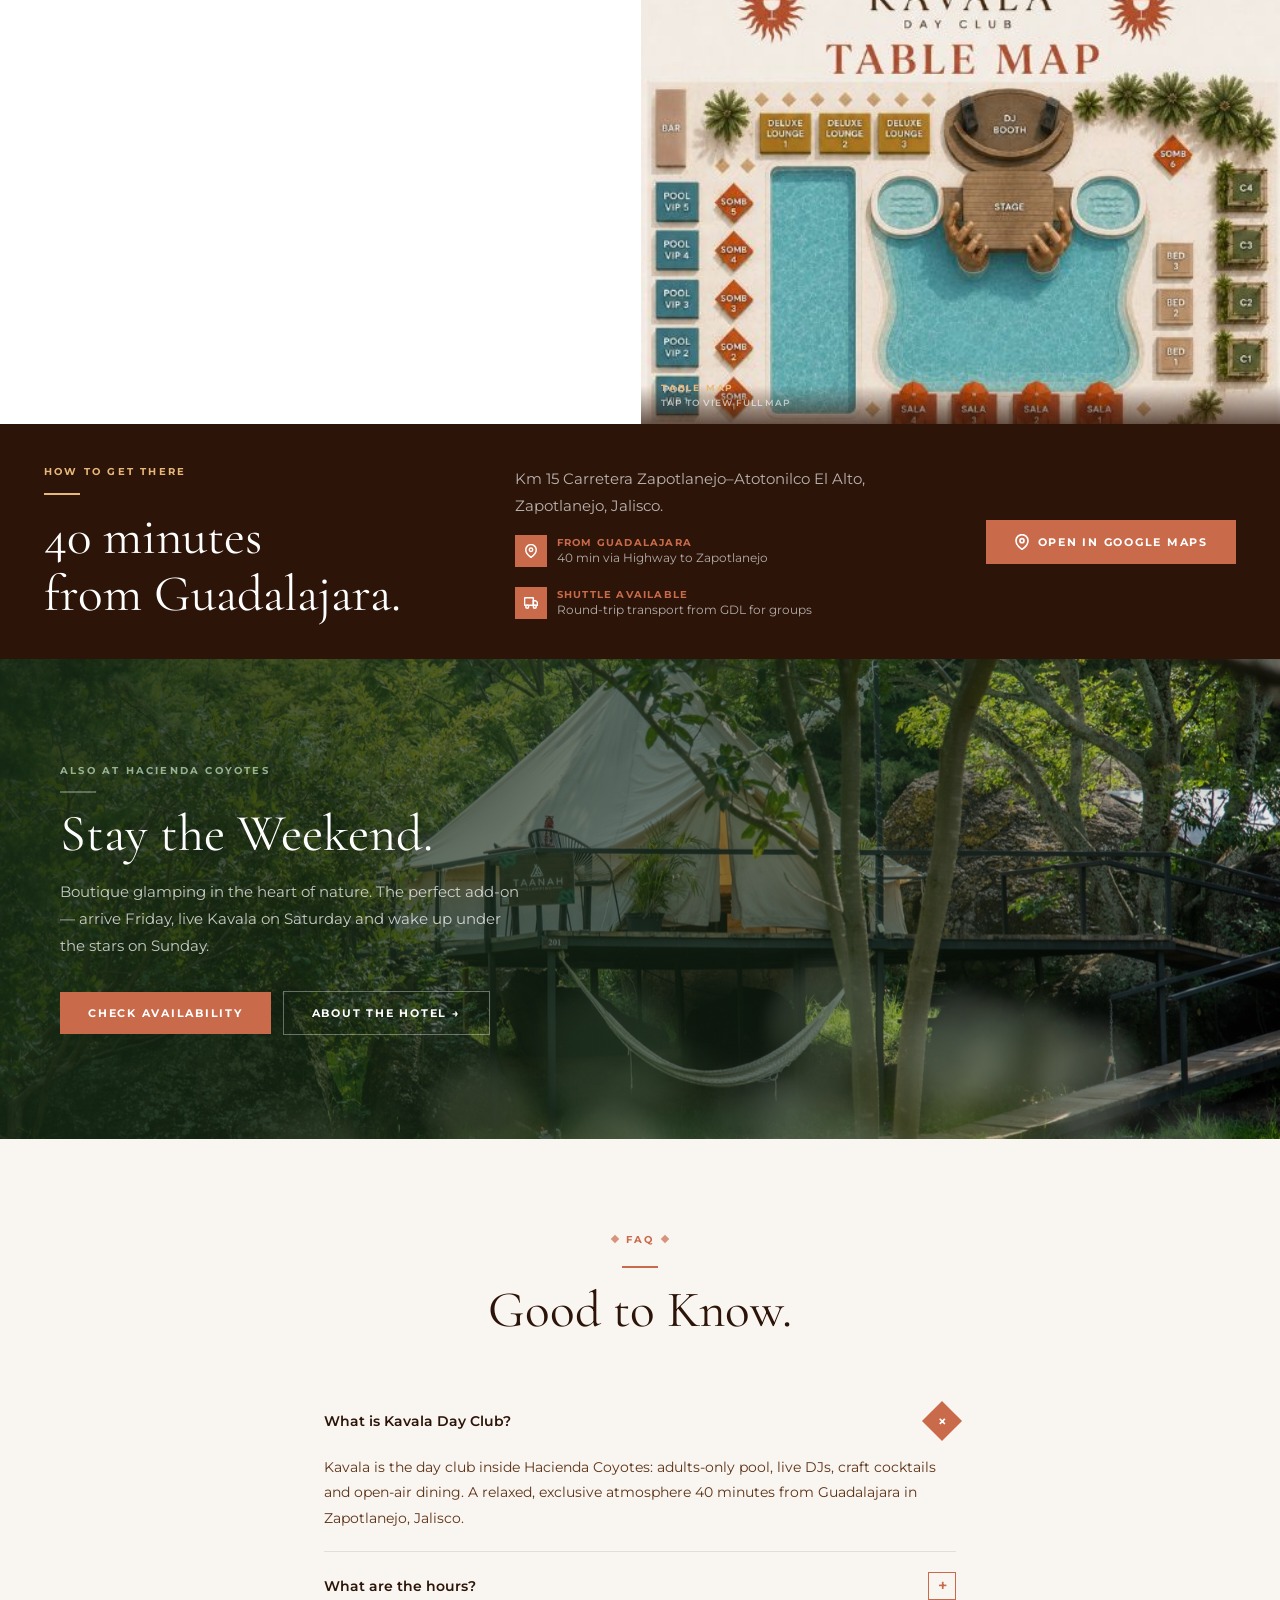
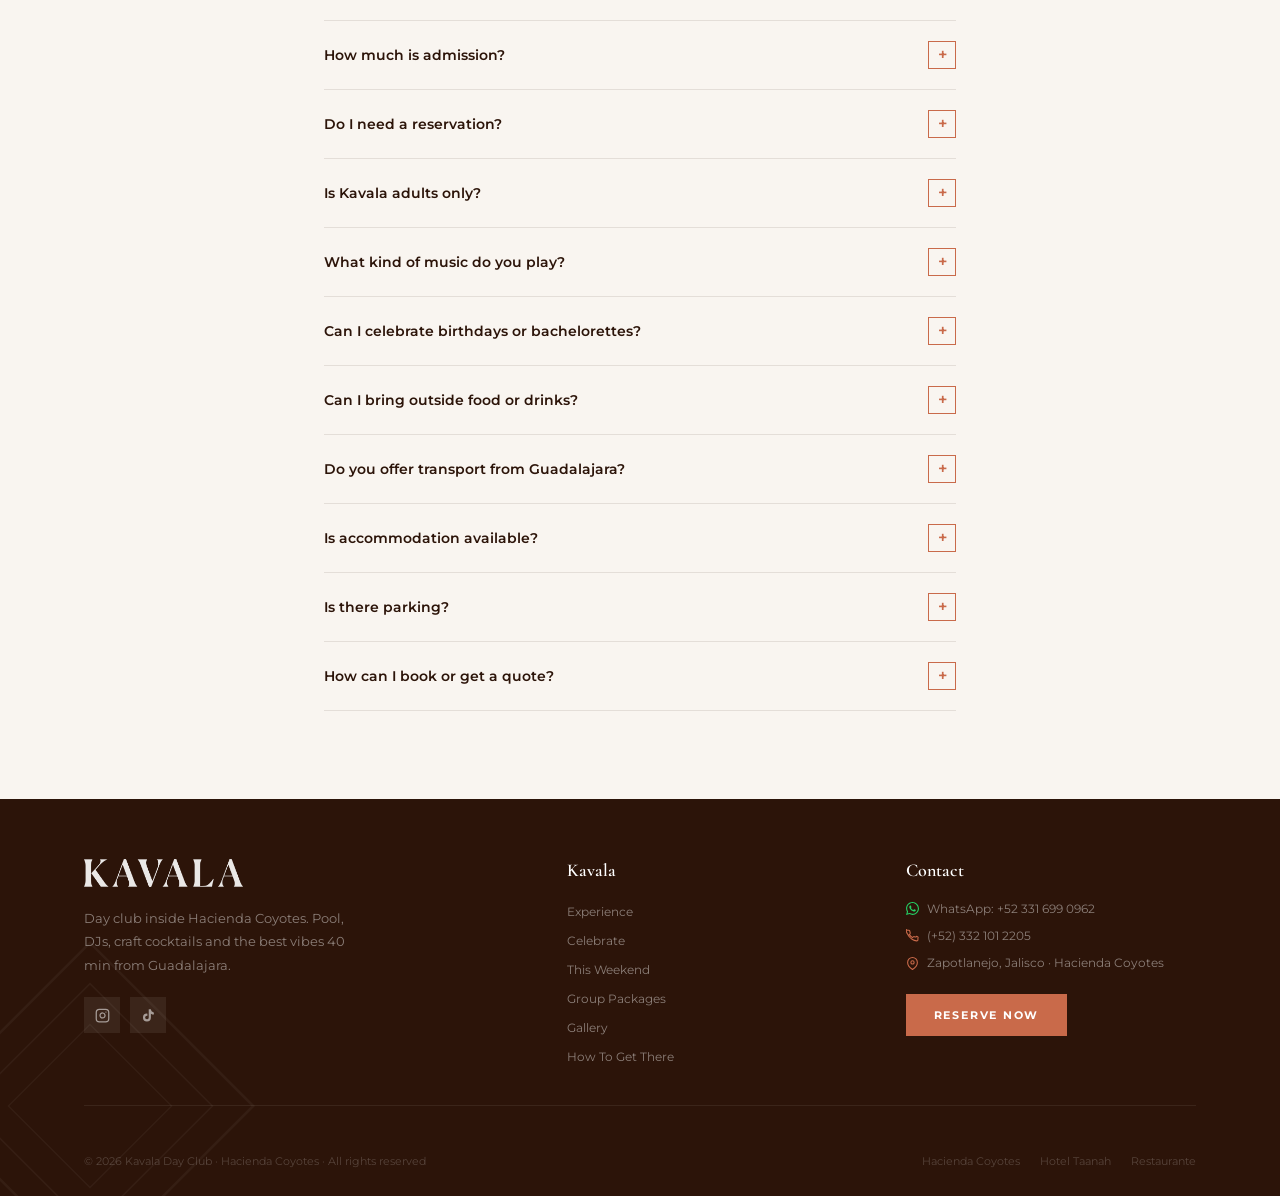
==== commit b107cad4: "Fix remaining untranslated/mixed Spanish text on English homepage Leftover Spanish fragments in the " ====
--- a/en/index.html
+++ b/en/index.html
@@ -410,7 +410,7 @@
     </div>
     <div class="kv-line kv-line--c"></div>
     <h2 class="kv-h2 kv-fade">The Kavala Experience.</h2>
-    <p class="kv-body kv-fade" style="max-width:540px;margin:14px auto 0;">El único spot cerca de GDL donde la alberca, los DJs, la mixología y el mejor crew se juntan en una sola experience. Natural, tropical y sin igual.</p>
+    <p class="kv-body kv-fade" style="max-width:540px;margin:14px auto 0;">The only spot near GDL where the pool, the DJs, the mixology and the best crew come together in one experience. Natural, tropical and one of a kind.</p>
   </div>
   <div class="kv-wrap">
     <div class="kv-features">
@@ -943,11 +943,11 @@
       </div>
       <div class="kv-faq-item">
         <button class="kv-faq-q">Do you offer transport from Guadalajara?<span class="kv-faq-q__icon">+</span></button>
-        <div class="kv-faq-a">Sí. Shuttle Mediano (8–14 personas) $4,000 MXN · Shuttle Grande (15–20 personas) $5,000 MXN. Incluye viaje redondo, agua embotellada y Welcome Drink on arrival. <a href="#transporte" style="color:var(--terra);font-weight:600;">See transport options →</a></div>
+        <div class="kv-faq-a">Yes. Medium Shuttle (8–14 people) $4,000 MXN · Large Shuttle (15–20 people) $5,000 MXN. Includes round trip, bottled water and a Welcome Drink on arrival. <a href="#transporte" style="color:var(--terra);font-weight:600;">See transport options →</a></div>
       </div>
       <div class="kv-faq-item">
         <button class="kv-faq-q">Is accommodation available?<span class="kv-faq-q__icon">+</span></button>
-        <div class="kv-faq-a">Yes. Inside the complex is Taanah Hotel Sí. Dentro del complejo se encuentra Taanah Hotel &amp; Glamping. Muchos visitantes combinan Kavala con hospedaje, spa, temazcal y cenas románticas para una escapada completa. También contamos con la Aldea Kavala, glampings ubicados junto al Day Club.amp; Glamping. Many guests combine Kavala with accommodation, spa, temazcal and romantic dinners for a complete getaway. We also have the Kavala Village, glamping units right next to the Day Club. <a href="https://www.taanahglamping.com" style="color:var(--terra);font-weight:600;" target="_blank" rel="noopener">View hotel →</a></div>
+        <div class="kv-faq-a">Yes. Inside the complex is Taanah Hotel &amp; Glamping. Many guests combine Kavala with accommodation, spa, temazcal and romantic dinners for a complete getaway. We also have the Kavala Village, glamping units right next to the Day Club. <a href="https://www.taanahglamping.com" style="color:var(--terra);font-weight:600;" target="_blank" rel="noopener">View hotel →</a></div>
       </div>
       <div class="kv-faq-item">
         <button class="kv-faq-q">Is there parking?<span class="kv-faq-q__icon">+</span></button>
@@ -955,7 +955,7 @@
       </div>
       <div class="kv-faq-item">
         <button class="kv-faq-q">How can I book or get a quote?<span class="kv-faq-q__icon">+</span></button>
-        <div class="kv-faq-a">Book online by <button onclick="openReserva()" style="background:none;border:none;color:var(--terra);font-weight:600;cursor:pointer;font-size:inherit;padding:0;">clicking here</button>, por WhatsApp al <a href="https://wa.me/523316990962" style="color:var(--terra);font-weight:600;">331 699 0962</a>, or by phone at <a href="tel:+523321012205" style="color:var(--terra);font-weight:600;">(33) 2101 2205</a> o en <a href="https://www.hdacoyotes.com" style="color:var(--terra);font-weight:600;" target="_blank" rel="noopener">hdacoyotes.com</a>.</div>
+        <div class="kv-faq-a">Book online by <button onclick="openReserva()" style="background:none;border:none;color:var(--terra);font-weight:600;cursor:pointer;font-size:inherit;padding:0;">clicking here</button>, on WhatsApp at <a href="https://wa.me/523316990962" style="color:var(--terra);font-weight:600;">331 699 0962</a>, or by phone at <a href="tel:+523321012205" style="color:var(--terra);font-weight:600;">(33) 2101 2205</a> or at <a href="https://www.hdacoyotes.com" style="color:var(--terra);font-weight:600;" target="_blank" rel="noopener">hdacoyotes.com</a>.</div>
       </div>
     </div>
   </div>
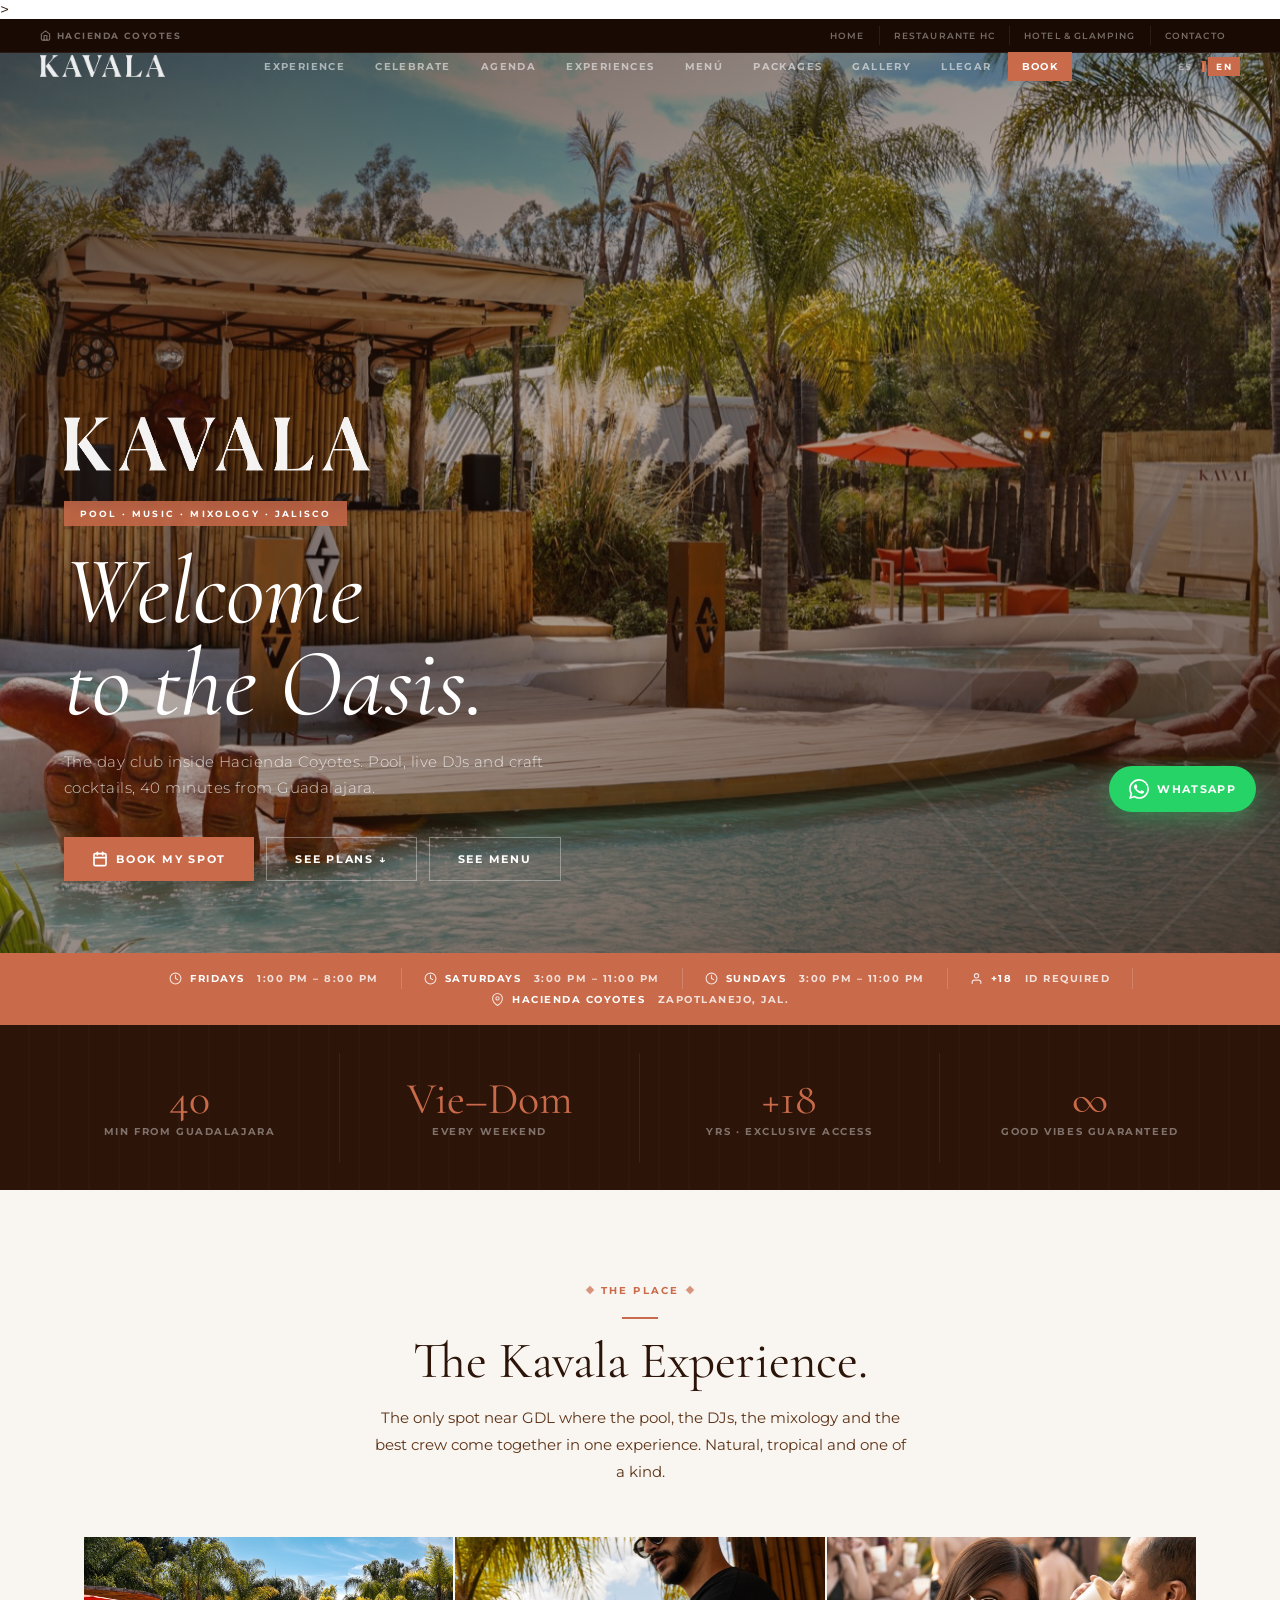
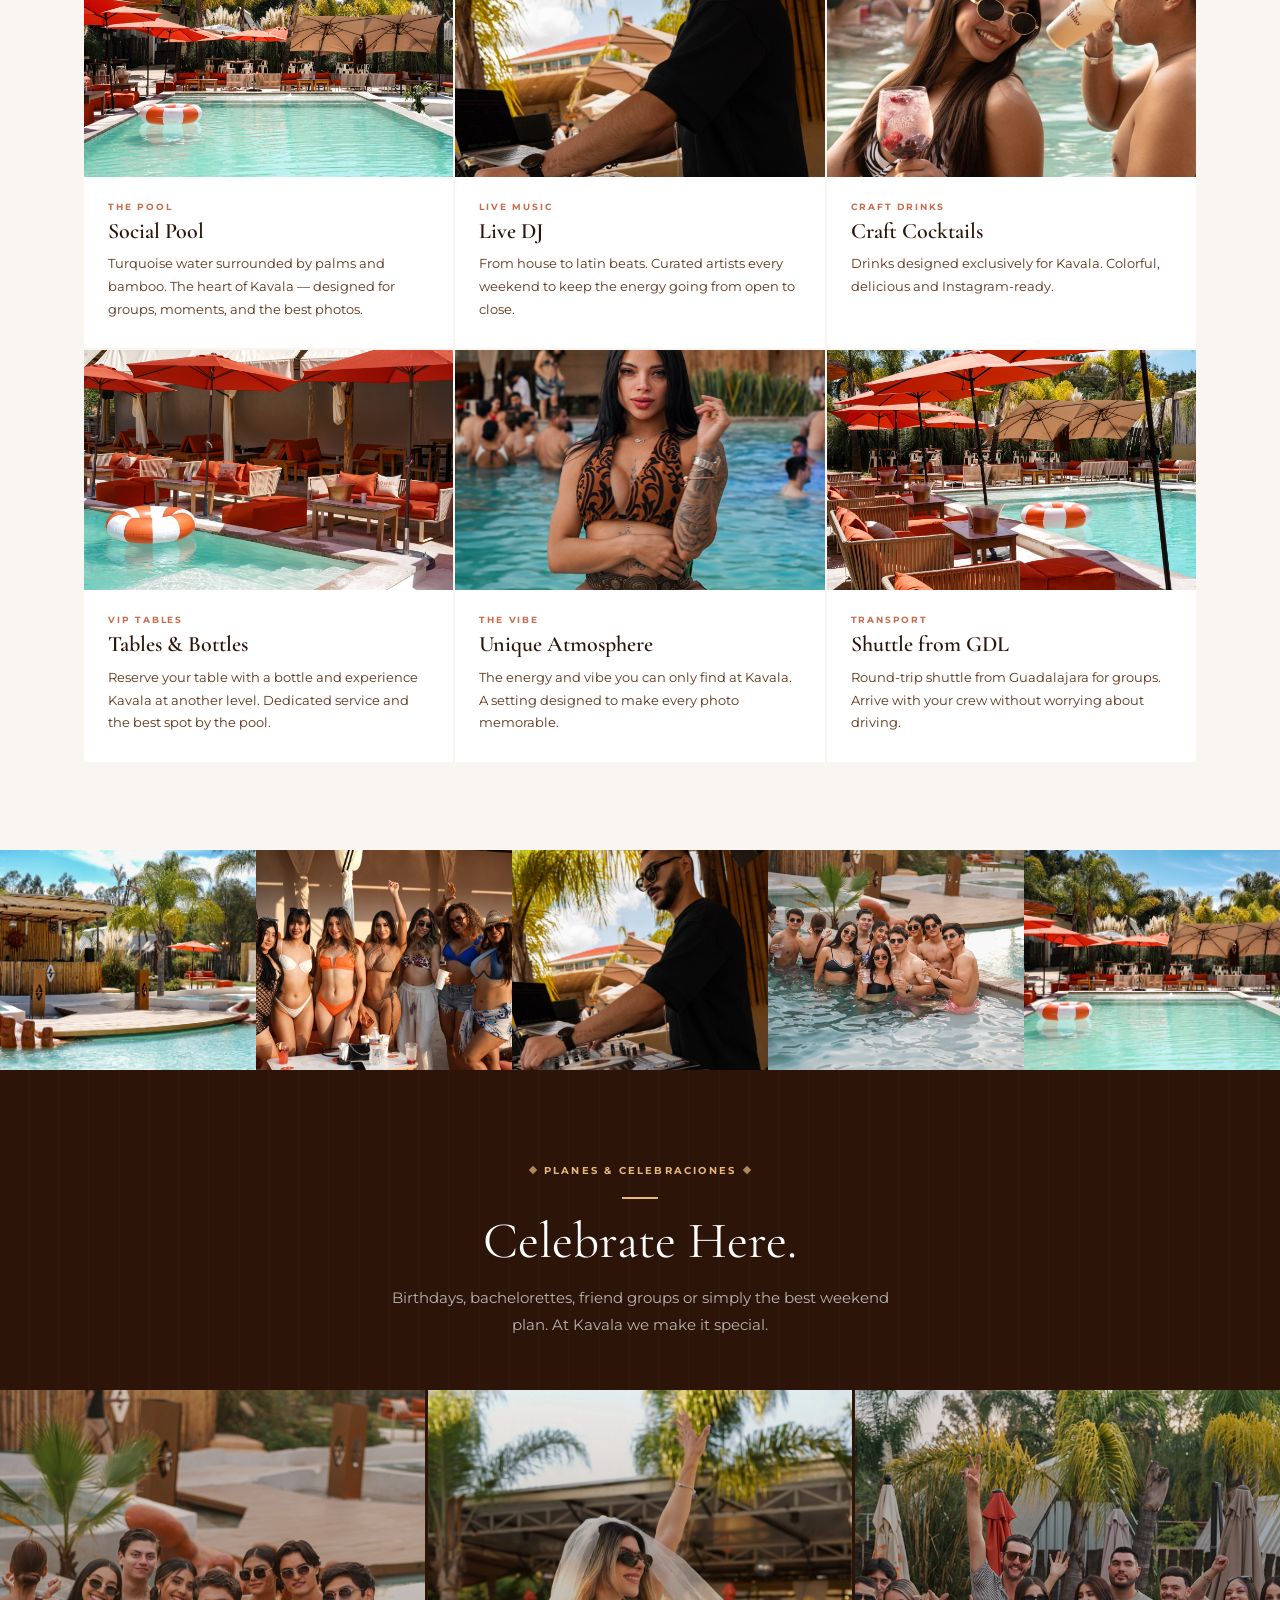
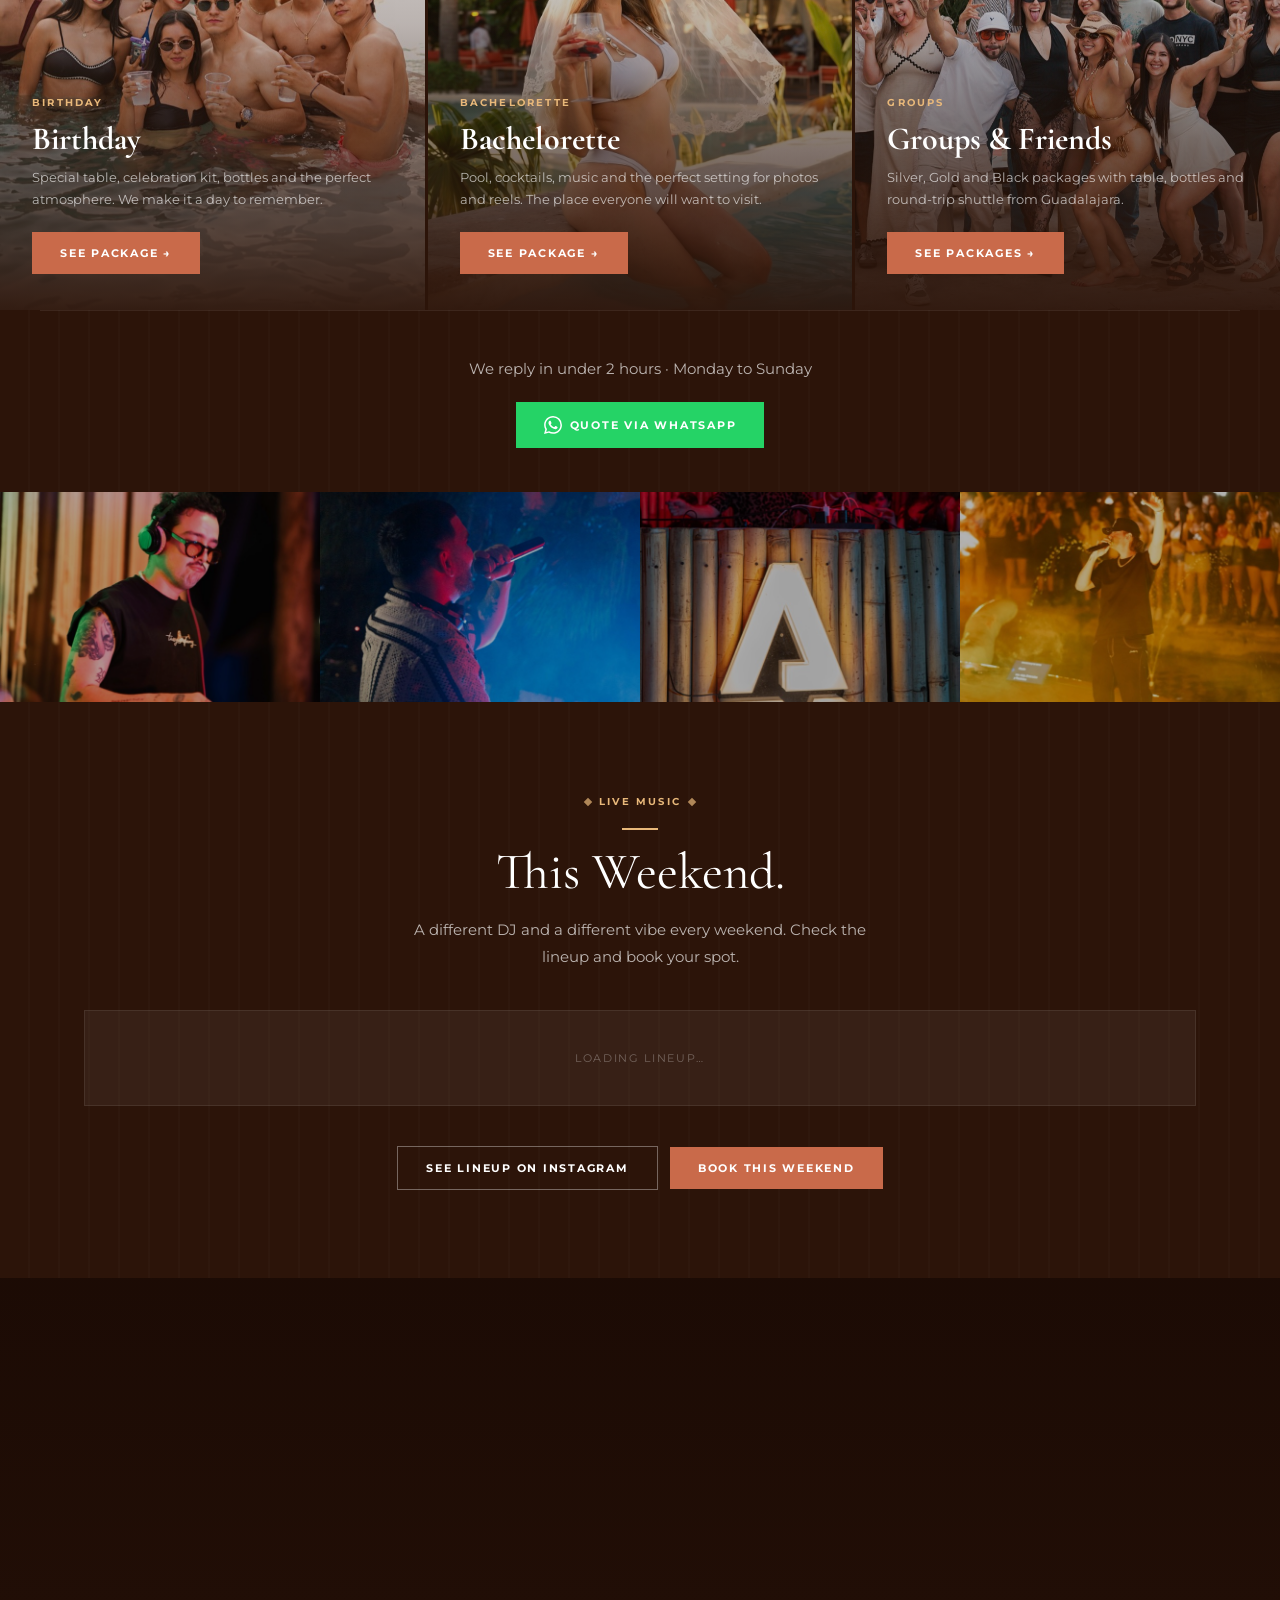
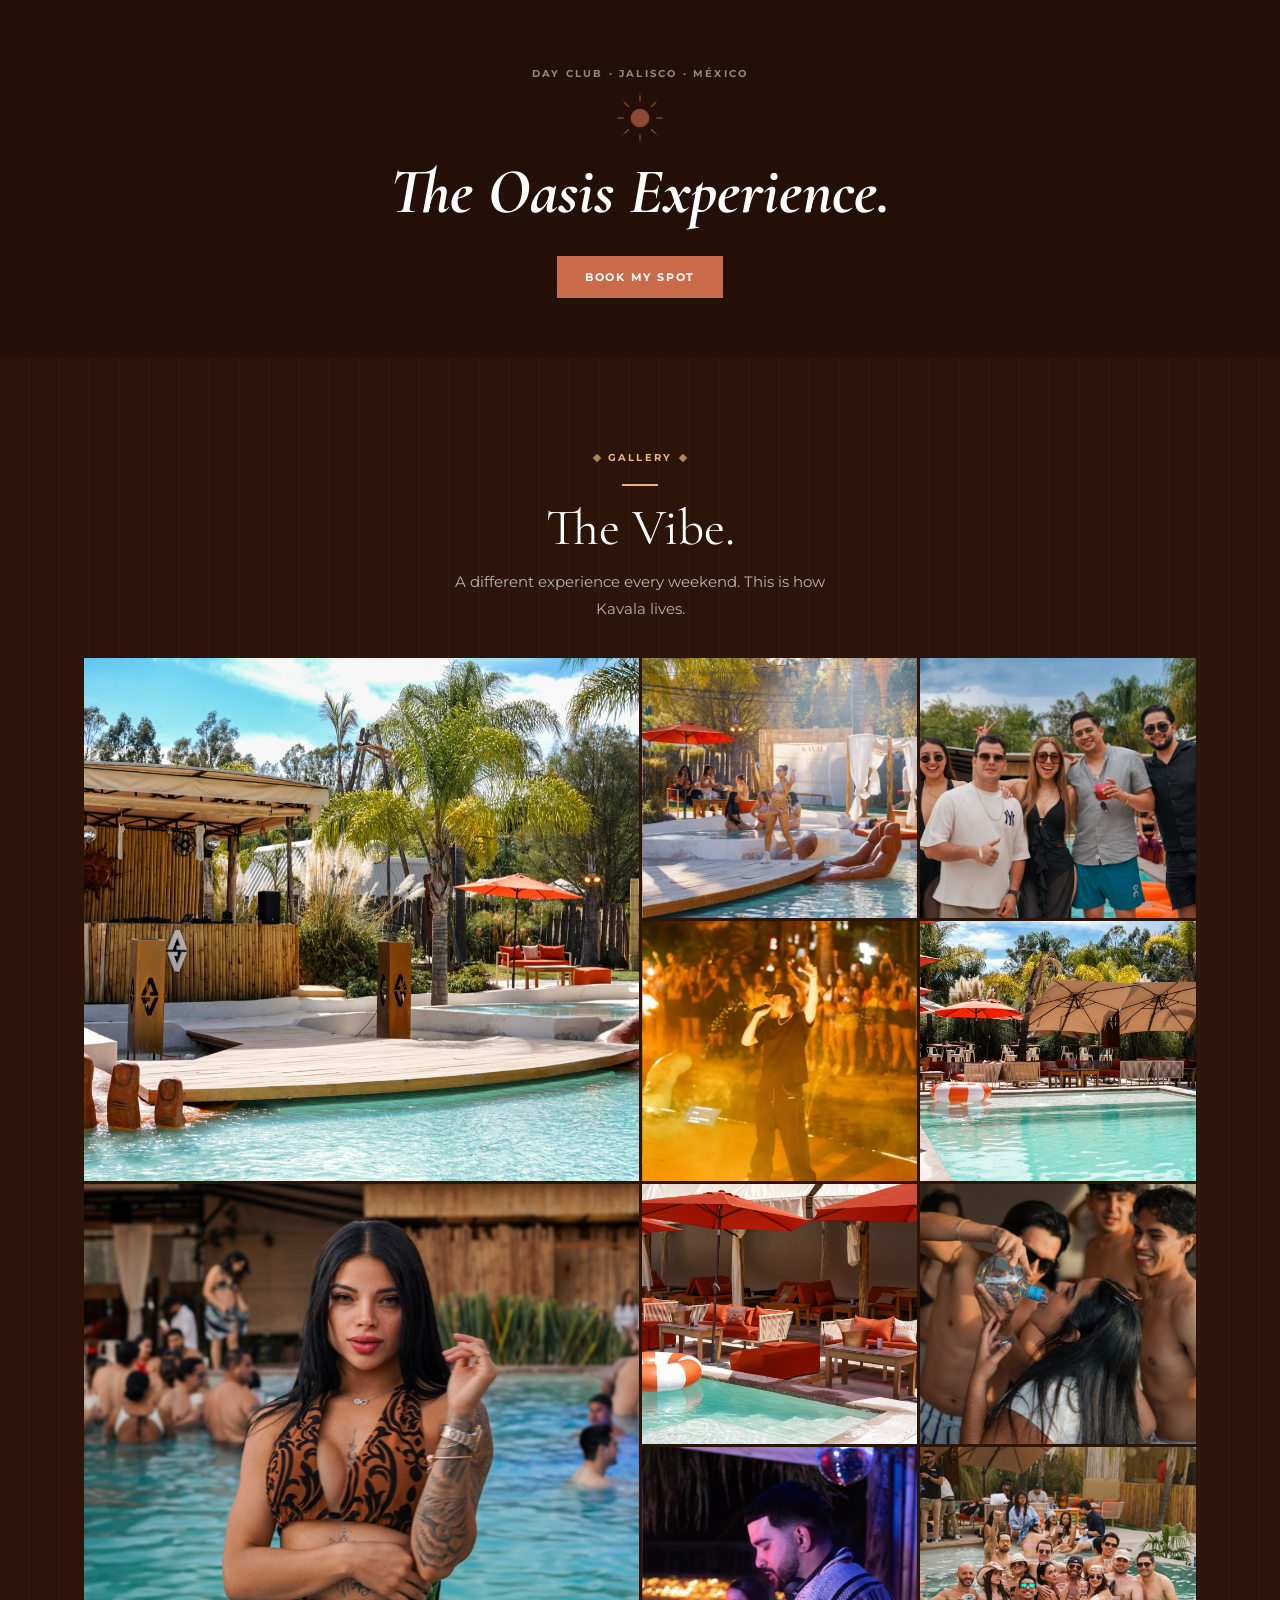
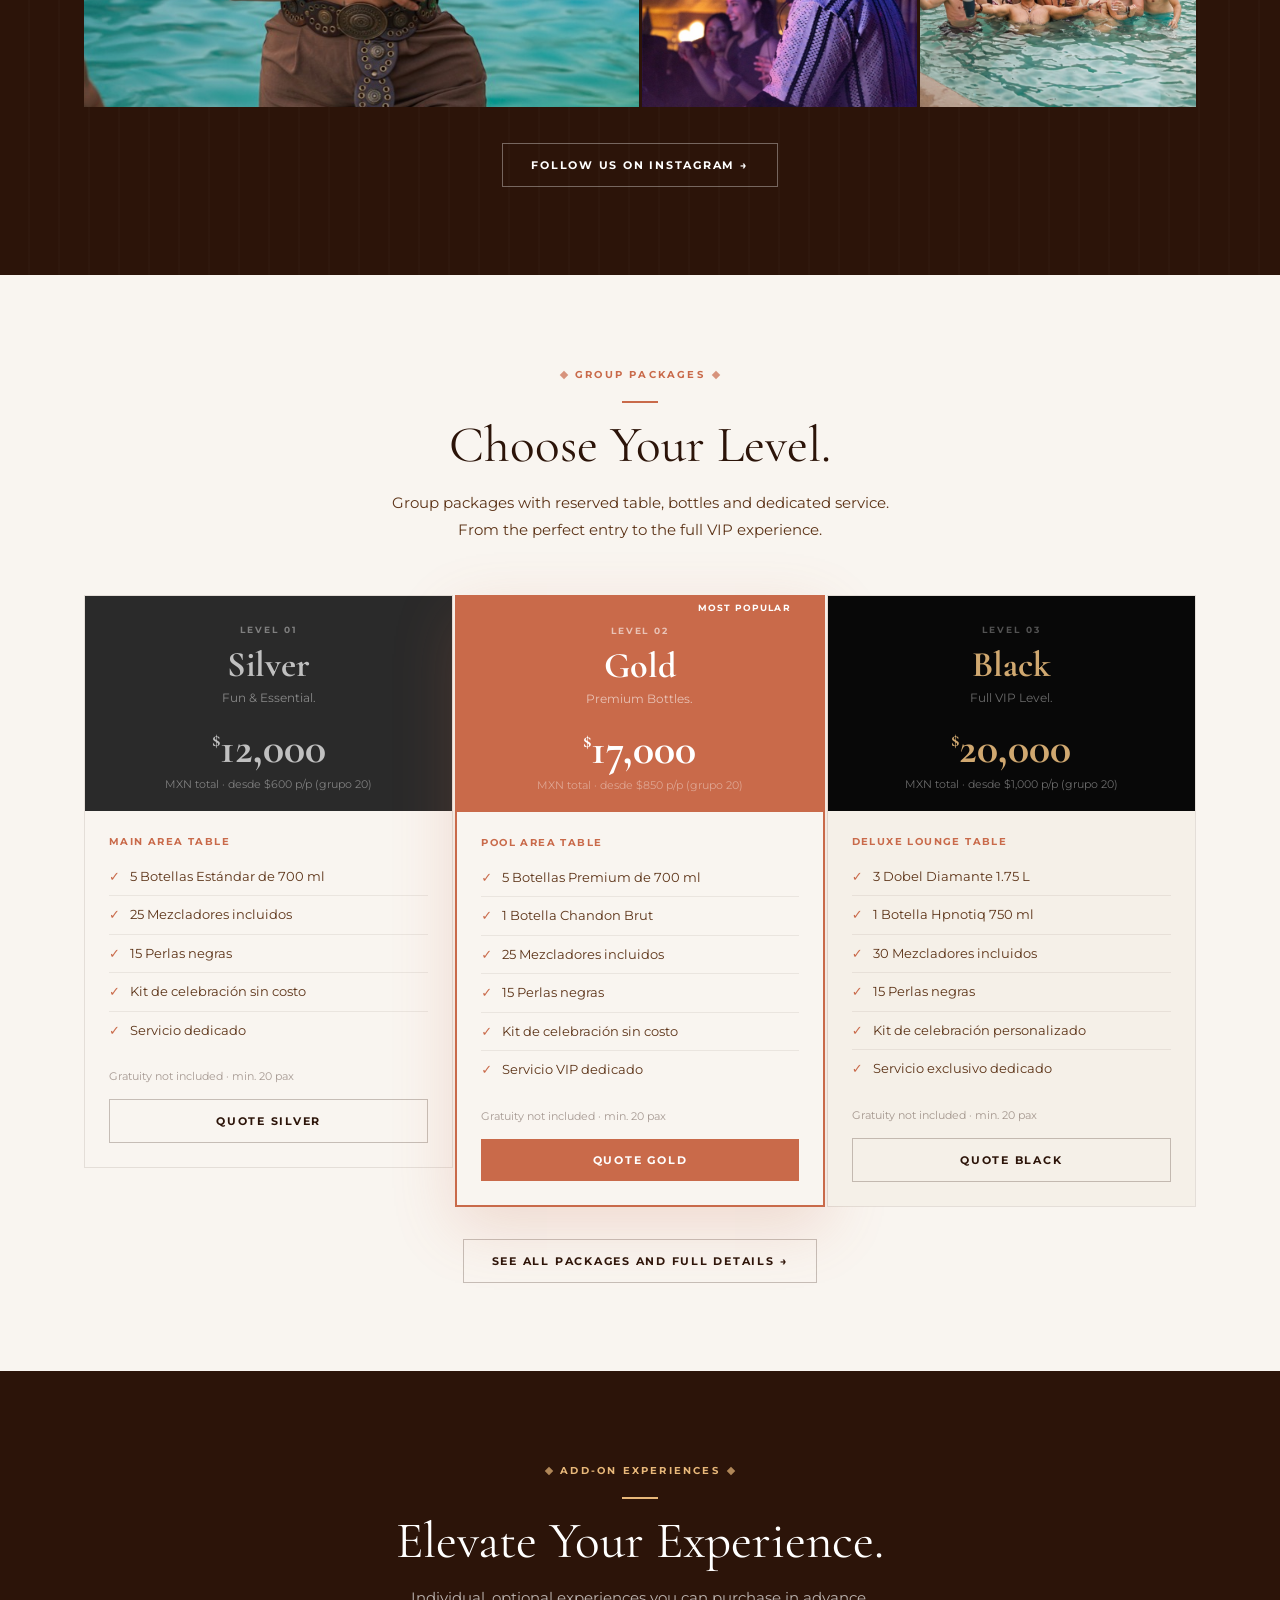
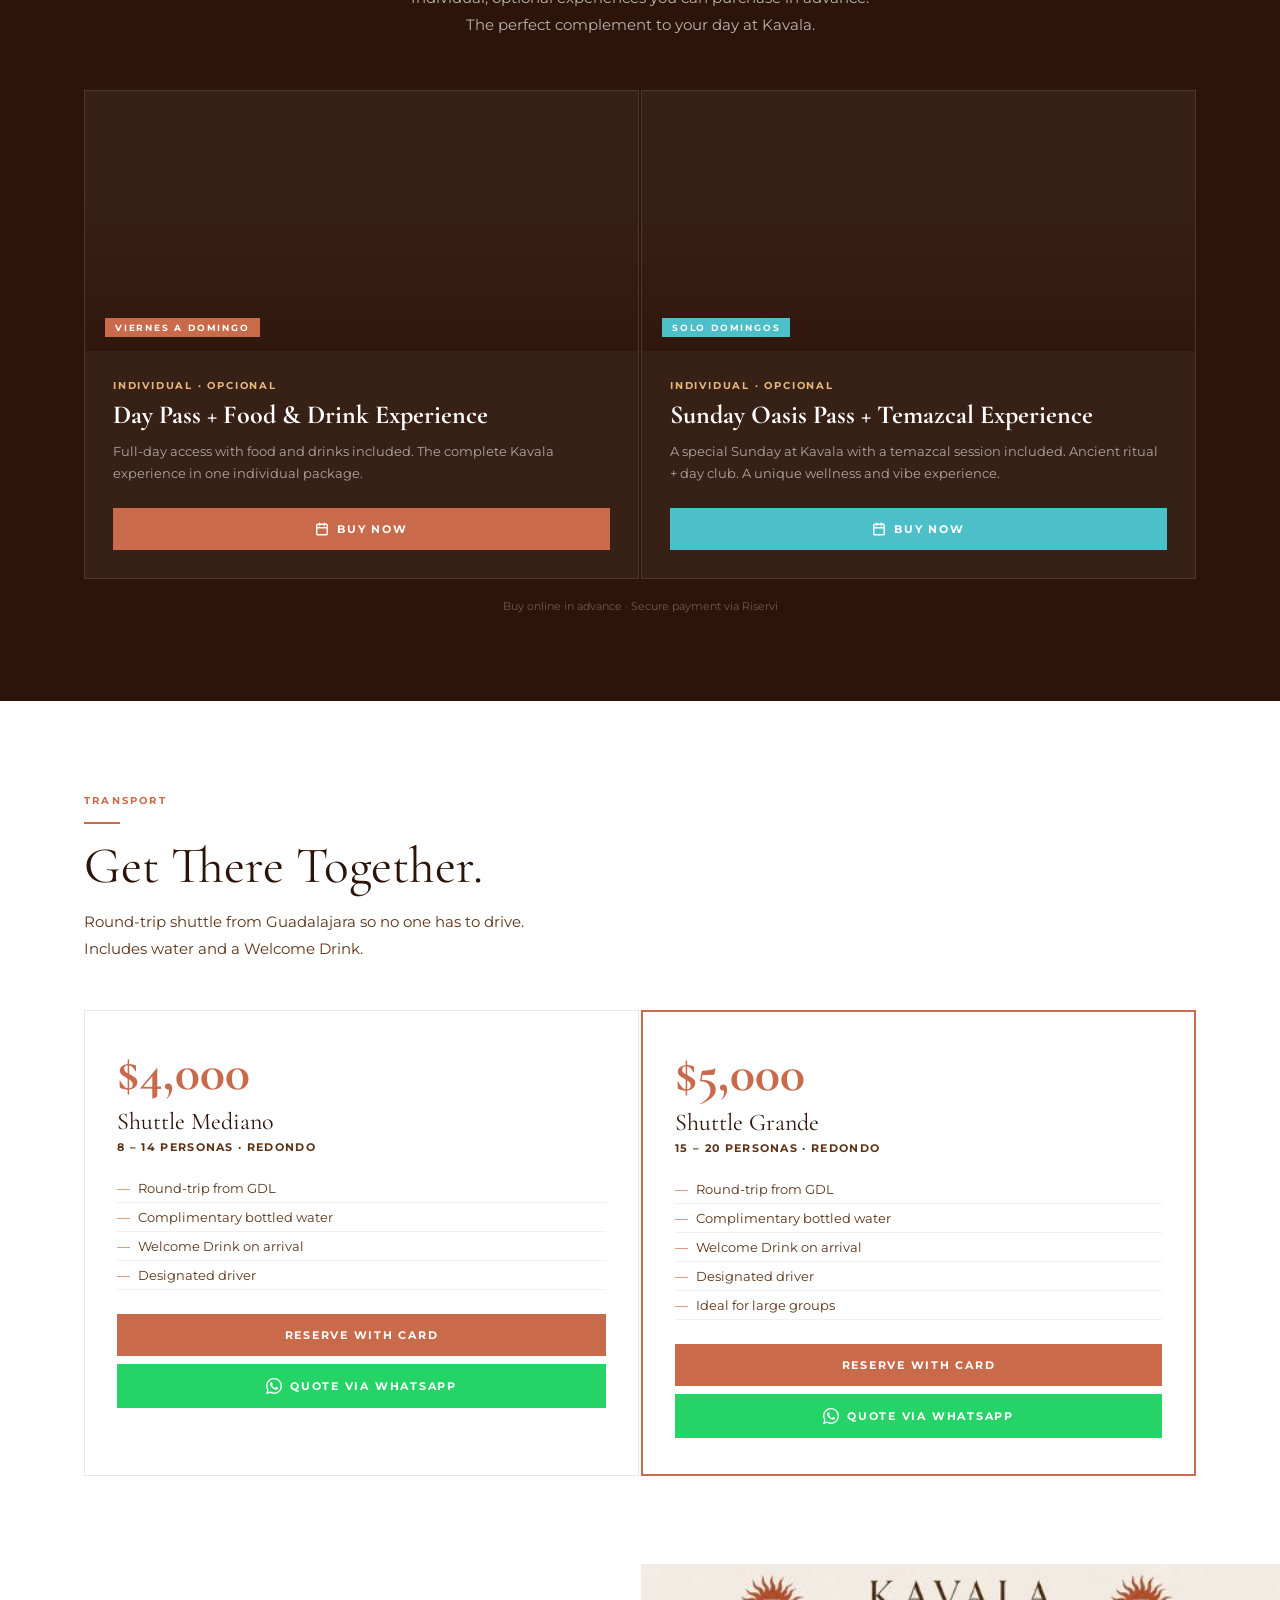
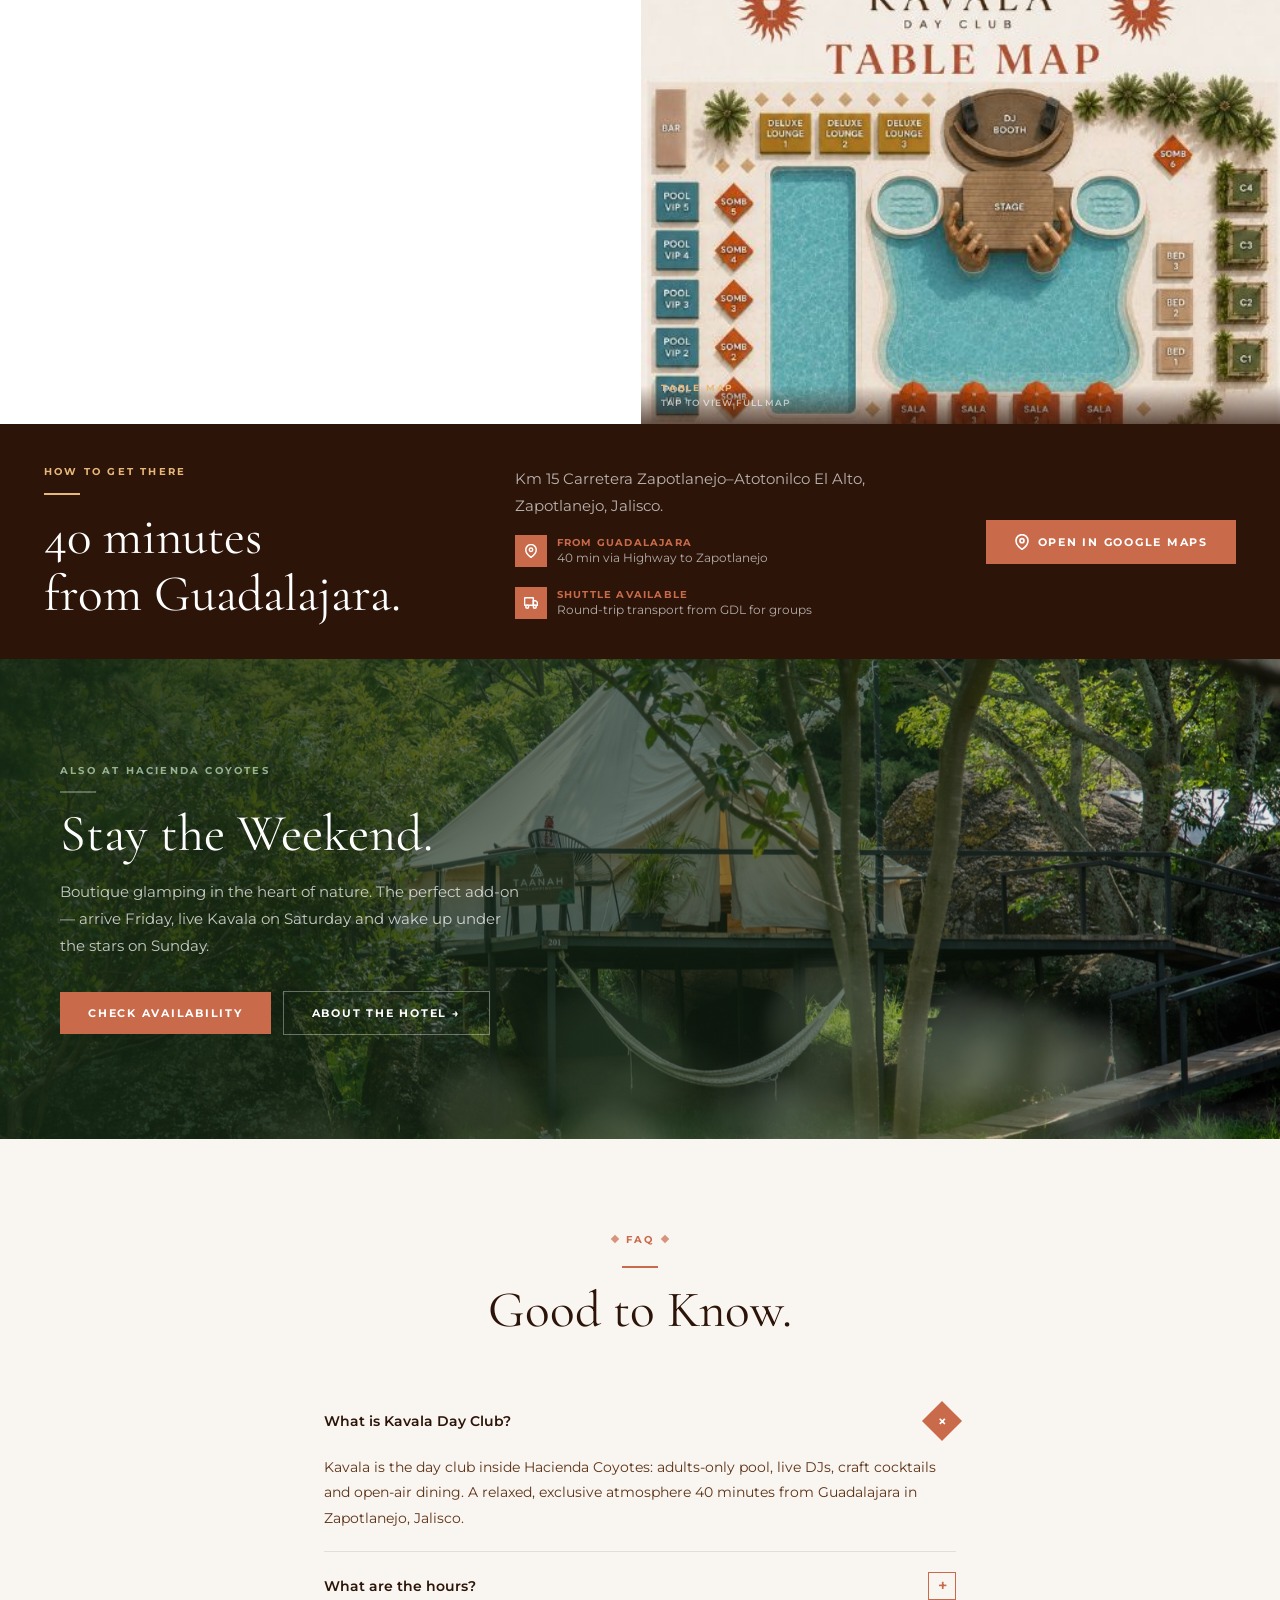
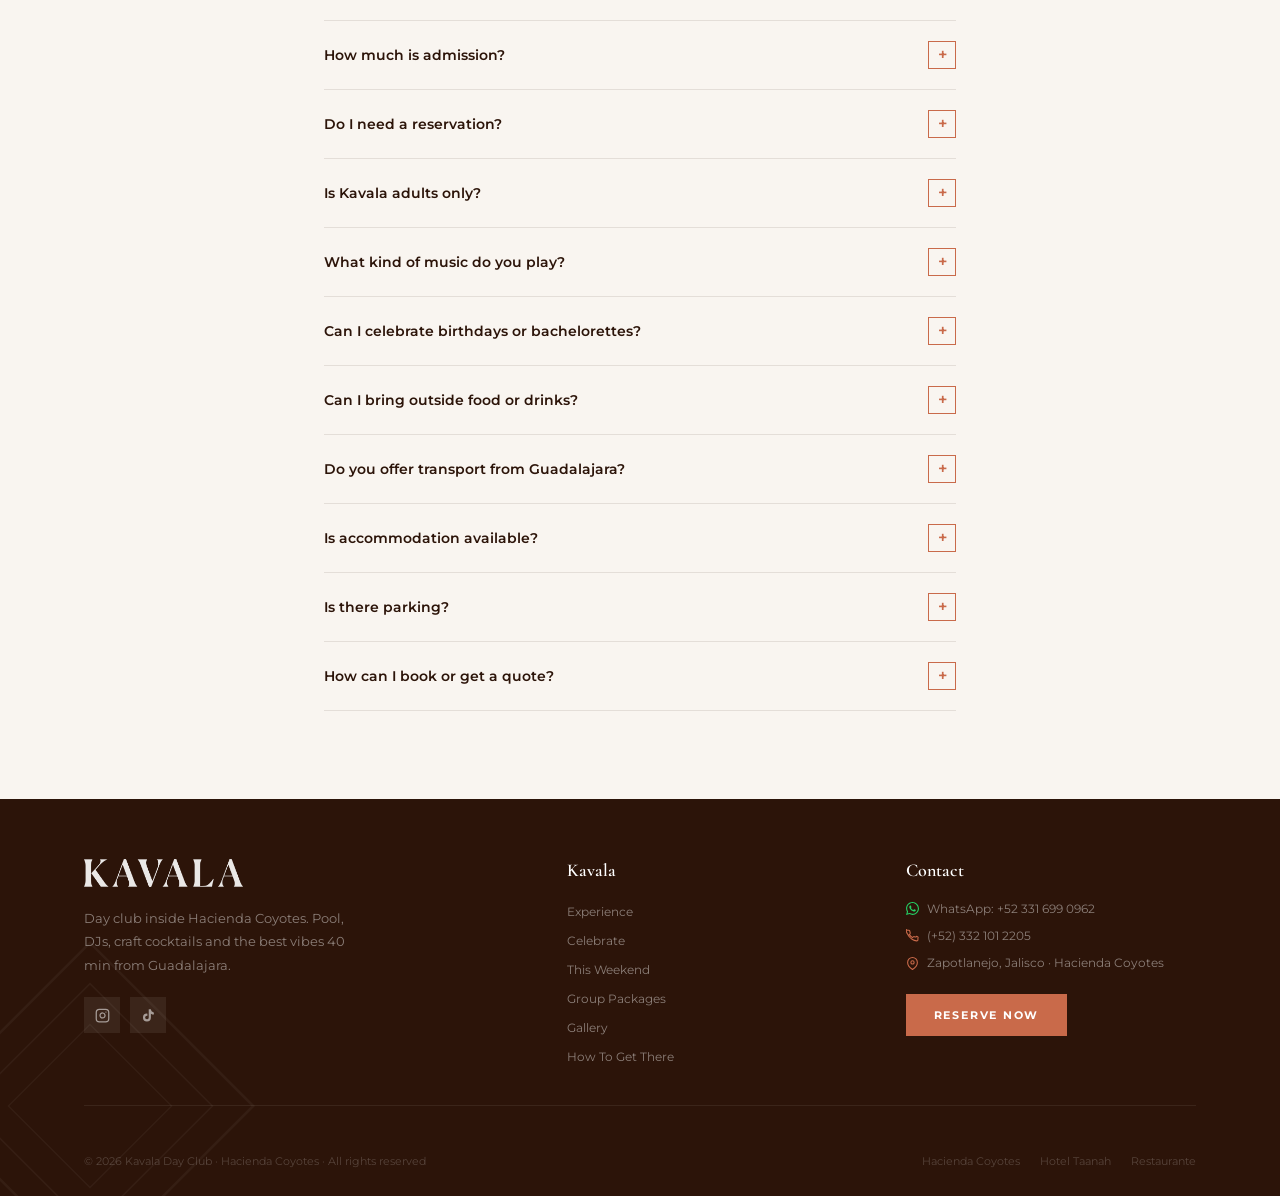
==== commit e312dd39: "Lazy-load below-the-fold background images and preload hero image The image compression pass reduced" ====
--- a/en/index.html
+++ b/en/index.html
@@ -12,6 +12,7 @@
 <link rel="preconnect" href="https://fonts.gstatic.com" crossorigin>
 <link href="https://fonts.googleapis.com/css2?family=Cormorant+Garamond:ital,wght@0,400;0,600;0,700;1,400;1,600;1,700&family=Montserrat:wght@300;400;500;600;700;800&display=swap" rel="stylesheet">
 <link rel="stylesheet" href="../kavala-v2.css">
+<link rel="preload" as="image" href="../uploads/venue-05.jpg" fetchpriority="high">
 <!-- Google Tag Manager -->
 <script>(function(w,d,s,l,i){w[l]=w[l]||[];w[l].push({'gtm.start':new Date().getTime(),event:'gtm.js'});var f=d.getElementsByTagName(s)[0],j=d.createElement(s),dl=l!='dataLayer'?'&l='+l:'';j.async=true;j.src='https://www.googletagmanager.com/gtm.js?id='+i+dl;f.parentNode.insertBefore(j,f);})(window,document,'script','dataLayer','GTM-TNWW7LJD');</script>
 <!-- Meta Pixel -->
@@ -315,6 +316,10 @@
 .kv-lang-toggle .sep{color:rgba(255,255,255,.2);padding:0;}
 /* Lightbox */
 .kv-lb{display:none;position:fixed;inset:0;z-index:9999;background:rgba(0,0,0,.92);align-items:center;justify-content:center;cursor:zoom-out;}
+
+/* Lazy-loaded background images */
+.kv-dj-strip-item{background-size:cover;background-position:center;filter:brightness(.7);}
+.kv-stay-bg{background-size:cover;background-position:center 40%;}
 .kv-lb.open{display:flex;}
 </style>
 </head>
@@ -415,7 +420,7 @@
   <div class="kv-wrap">
     <div class="kv-features">
       <article class="kv-feature kv-fade">
-        <div class="kv-feature__img" style="background-image:url('../uploads/venue-01.jpg');"></div>
+        <div class="kv-feature__img" data-bg="../uploads/venue-01.jpg"></div>
         <div class="kv-feature__body">
           <div class="kv-feature__eyebrow">The Pool</div>
           <h3 class="kv-feature__title">Social Pool</h3>
@@ -423,7 +428,7 @@
         </div>
       </article>
       <article class="kv-feature kv-fade kv-fade--d1">
-        <div class="kv-feature__img" style="background-image:url('../uploads/dj-04.jpg');"></div>
+        <div class="kv-feature__img" data-bg="../uploads/dj-04.jpg"></div>
         <div class="kv-feature__body">
           <div class="kv-feature__eyebrow">Live Music</div>
           <h3 class="kv-feature__title">Live DJ</h3>
@@ -431,7 +436,7 @@
         </div>
       </article>
       <article class="kv-feature kv-fade kv-fade--d2">
-        <div class="kv-feature__img" style="background-image:url('../uploads/PAreja Kavala.jpg');"></div>
+        <div class="kv-feature__img" data-bg="../uploads/PAreja Kavala.jpg"></div>
         <div class="kv-feature__body">
           <div class="kv-feature__eyebrow">Craft Drinks</div>
           <h3 class="kv-feature__title">Craft Cocktails</h3>
@@ -439,7 +444,7 @@
         </div>
       </article>
       <article class="kv-feature kv-fade">
-        <div class="kv-feature__img" style="background-image:url('../uploads/venue-02.jpg');"></div>
+        <div class="kv-feature__img" data-bg="../uploads/venue-02.jpg"></div>
         <div class="kv-feature__body">
           <div class="kv-feature__eyebrow">VIP Tables</div>
           <h3 class="kv-feature__title">Tables & Bottles</h3>
@@ -447,7 +452,7 @@
         </div>
       </article>
       <article class="kv-feature kv-fade kv-fade--d1">
-        <div class="kv-feature__img" style="background-image:url('../uploads/people-15.jpg');"></div>
+        <div class="kv-feature__img" data-bg="../uploads/people-15.jpg"></div>
         <div class="kv-feature__body">
           <div class="kv-feature__eyebrow">The Vibe</div>
           <h3 class="kv-feature__title">Unique Atmosphere</h3>
@@ -455,7 +460,7 @@
         </div>
       </article>
       <article class="kv-feature kv-fade kv-fade--d2">
-        <div class="kv-feature__img" style="background-image:url('../uploads/venue-07.jpg');"></div>
+        <div class="kv-feature__img" data-bg="../uploads/venue-07.jpg"></div>
         <div class="kv-feature__body">
           <div class="kv-feature__eyebrow">Transport</div>
           <h3 class="kv-feature__title">Shuttle from GDL</h3>
@@ -468,11 +473,11 @@
 
 <!-- POOL STRIP -->
 <div class="kv-poolstrip">
-  <div style="background-image:url('../uploads/venue-05.jpg');"></div>
-  <div style="background-image:url('../uploads/people-11.jpg');"></div>
-  <div style="background-image:url('../uploads/dj-04.jpg');"></div>
-  <div style="background-image:url('../uploads/people-08.jpg');"></div>
-  <div style="background-image:url('../uploads/venue-01.jpg');"></div>
+  <div data-bg="../uploads/venue-05.jpg"></div>
+  <div data-bg="../uploads/people-11.jpg"></div>
+  <div data-bg="../uploads/dj-04.jpg"></div>
+  <div data-bg="../uploads/people-08.jpg"></div>
+  <div data-bg="../uploads/venue-01.jpg"></div>
 </div>
 
 <!-- CELEBRATE HERE -->
@@ -489,7 +494,7 @@
   </div>
   <div class="kv-celebrate-grid">
     <div class="kv-celebrate kv-fade">
-      <div class="kv-celebrate__bg" style="background-image:url('../uploads/people-08.jpg');"></div>
+      <div class="kv-celebrate__bg" data-bg="../uploads/people-08.jpg"></div>
       <div class="kv-celebrate__overlay"></div>
       <div class="kv-celebrate__body">
         <span class="kv-label kv-label--gold" style="display:block;margin-bottom:12px;">Birthday</span>
@@ -499,7 +504,7 @@
       </div>
     </div>
     <div class="kv-celebrate kv-fade kv-fade--d1">
-      <div class="kv-celebrate__bg" style="background-image:url('../uploads/Despedida soltera 1.JPG');"></div>
+      <div class="kv-celebrate__bg" data-bg="../uploads/Despedida soltera 1.JPG"></div>
       <div class="kv-celebrate__overlay"></div>
       <div class="kv-celebrate__body">
         <span class="kv-label kv-label--gold" style="display:block;margin-bottom:12px;">Bachelorette</span>
@@ -509,7 +514,7 @@
       </div>
     </div>
     <div class="kv-celebrate kv-fade kv-fade--d2">
-      <div class="kv-celebrate__bg" style="background-image:url('../uploads/Grupos Kavala 1.JPG');"></div>
+      <div class="kv-celebrate__bg" data-bg="../uploads/Grupos Kavala 1.JPG"></div>
       <div class="kv-celebrate__overlay"></div>
       <div class="kv-celebrate__body">
         <span class="kv-label kv-label--gold" style="display:block;margin-bottom:12px;">Groups</span>
@@ -530,10 +535,10 @@
 
 <!-- DJ STRIP -->
 <div style="display:grid;grid-template-columns:repeat(4,1fr);height:210px;overflow:hidden;">
-  <div style="background:url('../uploads/dj-01.jpg') center/cover;filter:brightness(.7);"></div>
-  <div style="background:url('../uploads/dj-02.jpg') center/cover;filter:brightness(.7);"></div>
-  <div style="background:url('../uploads/dj-05.jpg') center/cover;filter:brightness(.7);"></div>
-  <div style="background:url('../uploads/dj-08.jpg') center/cover;filter:brightness(.7);"></div>
+  <div class="kv-dj-strip-item" data-bg="../uploads/dj-01.jpg"></div>
+  <div class="kv-dj-strip-item" data-bg="../uploads/dj-02.jpg"></div>
+  <div class="kv-dj-strip-item" data-bg="../uploads/dj-05.jpg"></div>
+  <div class="kv-dj-strip-item" data-bg="../uploads/dj-08.jpg"></div>
 </div>
 
 <!-- THIS WEEKEND -->
@@ -601,16 +606,16 @@
     <p class="kv-body kv-body--light kv-fade" style="max-width:400px;margin:10px auto 0;">A different experience every weekend. This is how Kavala lives.</p>
   </div>
   <div class="kv-gallery kv-wrap">
-    <div class="kv-gal kv-gal--2x2" style="background-image:url('../uploads/venue-05.jpg');" tabindex="0" role="button" data-src="../uploads/venue-05.jpg"></div>
-    <div class="kv-gal" style="background-image:url('../uploads/Pool Kavala .jpg');" tabindex="0" role="button" data-src="../uploads/Pool Kavala .jpg"></div>
-    <div class="kv-gal" style="background-image:url('../uploads/Grupos Kavala 2.JPG');" tabindex="0" role="button" data-src="../uploads/Grupos Kavala 2.JPG"></div>
-    <div class="kv-gal" style="background-image:url('../uploads/dj-08.jpg');" tabindex="0" role="button" data-src="../uploads/dj-08.jpg"></div>
-    <div class="kv-gal" style="background-image:url('../uploads/venue-04.jpg');" tabindex="0" role="button" data-src="../uploads/venue-04.jpg"></div>
-    <div class="kv-gal kv-gal--2x2" style="background-image:url('../uploads/people-15.jpg');" tabindex="0" role="button" data-src="../uploads/people-15.jpg"></div>
-    <div class="kv-gal" style="background-image:url('../uploads/venue-02.jpg');" tabindex="0" role="button" data-src="../uploads/venue-02.jpg"></div>
-    <div class="kv-gal" style="background-image:url('../uploads/people-03.jpg');" tabindex="0" role="button" data-src="../uploads/people-03.jpg"></div>
-    <div class="kv-gal" style="background-image:url('../uploads/dj-03.jpg');" tabindex="0" role="button" data-src="../uploads/dj-03.jpg"></div>
-    <div class="kv-gal" style="background-image:url('../uploads/people-07.jpg');" tabindex="0" role="button" data-src="../uploads/people-07.jpg"></div>
+    <div class="kv-gal kv-gal--2x2" data-bg="../uploads/venue-05.jpg" tabindex="0" role="button" data-src="../uploads/venue-05.jpg"></div>
+    <div class="kv-gal" data-bg="../uploads/Pool Kavala .jpg" tabindex="0" role="button" data-src="../uploads/Pool Kavala .jpg"></div>
+    <div class="kv-gal" data-bg="../uploads/Grupos Kavala 2.JPG" tabindex="0" role="button" data-src="../uploads/Grupos Kavala 2.JPG"></div>
+    <div class="kv-gal" data-bg="../uploads/dj-08.jpg" tabindex="0" role="button" data-src="../uploads/dj-08.jpg"></div>
+    <div class="kv-gal" data-bg="../uploads/venue-04.jpg" tabindex="0" role="button" data-src="../uploads/venue-04.jpg"></div>
+    <div class="kv-gal kv-gal--2x2" data-bg="../uploads/people-15.jpg" tabindex="0" role="button" data-src="../uploads/people-15.jpg"></div>
+    <div class="kv-gal" data-bg="../uploads/venue-02.jpg" tabindex="0" role="button" data-src="../uploads/venue-02.jpg"></div>
+    <div class="kv-gal" data-bg="../uploads/people-03.jpg" tabindex="0" role="button" data-src="../uploads/people-03.jpg"></div>
+    <div class="kv-gal" data-bg="../uploads/dj-03.jpg" tabindex="0" role="button" data-src="../uploads/dj-03.jpg"></div>
+    <div class="kv-gal" data-bg="../uploads/people-07.jpg" tabindex="0" role="button" data-src="../uploads/people-07.jpg"></div>
   </div>
   <div class="kv-wrap kv-tc" style="margin-top:36px;">
     <a class="kv-btn kv-btn--ghost" href="https://www.instagram.com/kavaladayclub" target="_blank" rel="noopener">Follow Us on Instagram →</a>
@@ -882,7 +887,7 @@
 
 <!-- STAY THE WEEKEND -->
 <section style="position:relative;overflow:hidden;min-height:480px;display:flex;align-items:center;">
-  <div style="position:absolute;inset:0;background:url('../uploads/hotel-taanah.jpg') center 40%/cover;"></div>
+  <div class="kv-stay-bg" data-bg="../uploads/hotel-taanah.jpg" style="position:absolute;inset:0;"></div>
   <div style="position:absolute;inset:0;background:linear-gradient(105deg,rgba(20,40,20,.9) 0%,rgba(20,40,20,.5) 60%,transparent 100%);"></div>
   <div style="position:relative;z-index:2;max-width:580px;padding:60px;" class="kv-fade">
     <span class="kv-label" style="color:rgba(200,230,200,.7);display:block;margin-bottom:14px;">Also at Hacienda Coyotes</span>
@@ -1115,6 +1120,17 @@
   grid.querySelectorAll('.kv-fade').forEach(el => obs.observe(el));
 }
 
+// Lazy-load below-the-fold background images (reduces bandwidth contention on slow connections)
+const lazyBgObserver = new IntersectionObserver((entries) => {
+  entries.forEach(entry => {
+    if (entry.isIntersecting) {
+      entry.target.style.backgroundImage = `url('${entry.target.dataset.bg}')`;
+      lazyBgObserver.unobserve(entry.target);
+    }
+  });
+}, { rootMargin: '600px 0px' });
+document.querySelectorAll('[data-bg]').forEach(el => lazyBgObserver.observe(el));
+
 loadDJLineup();
 
 function openExpModal(url) {
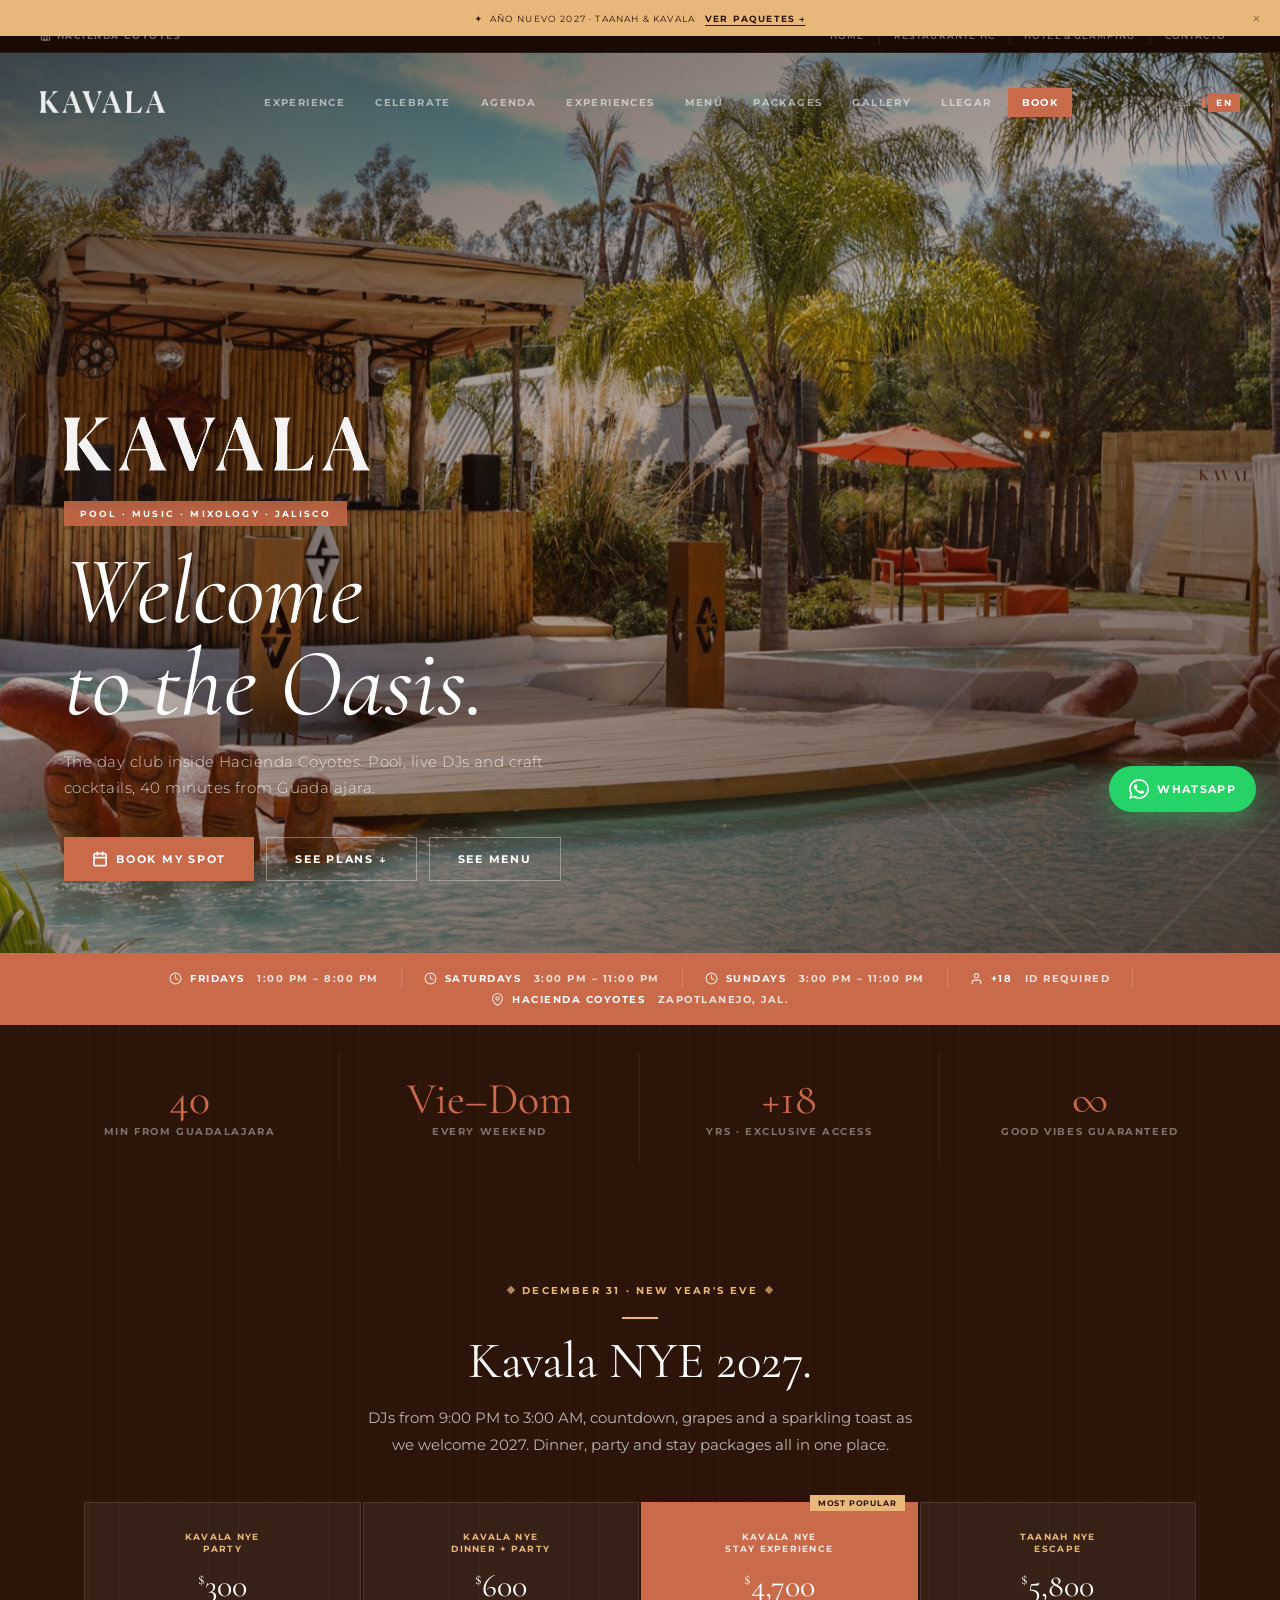
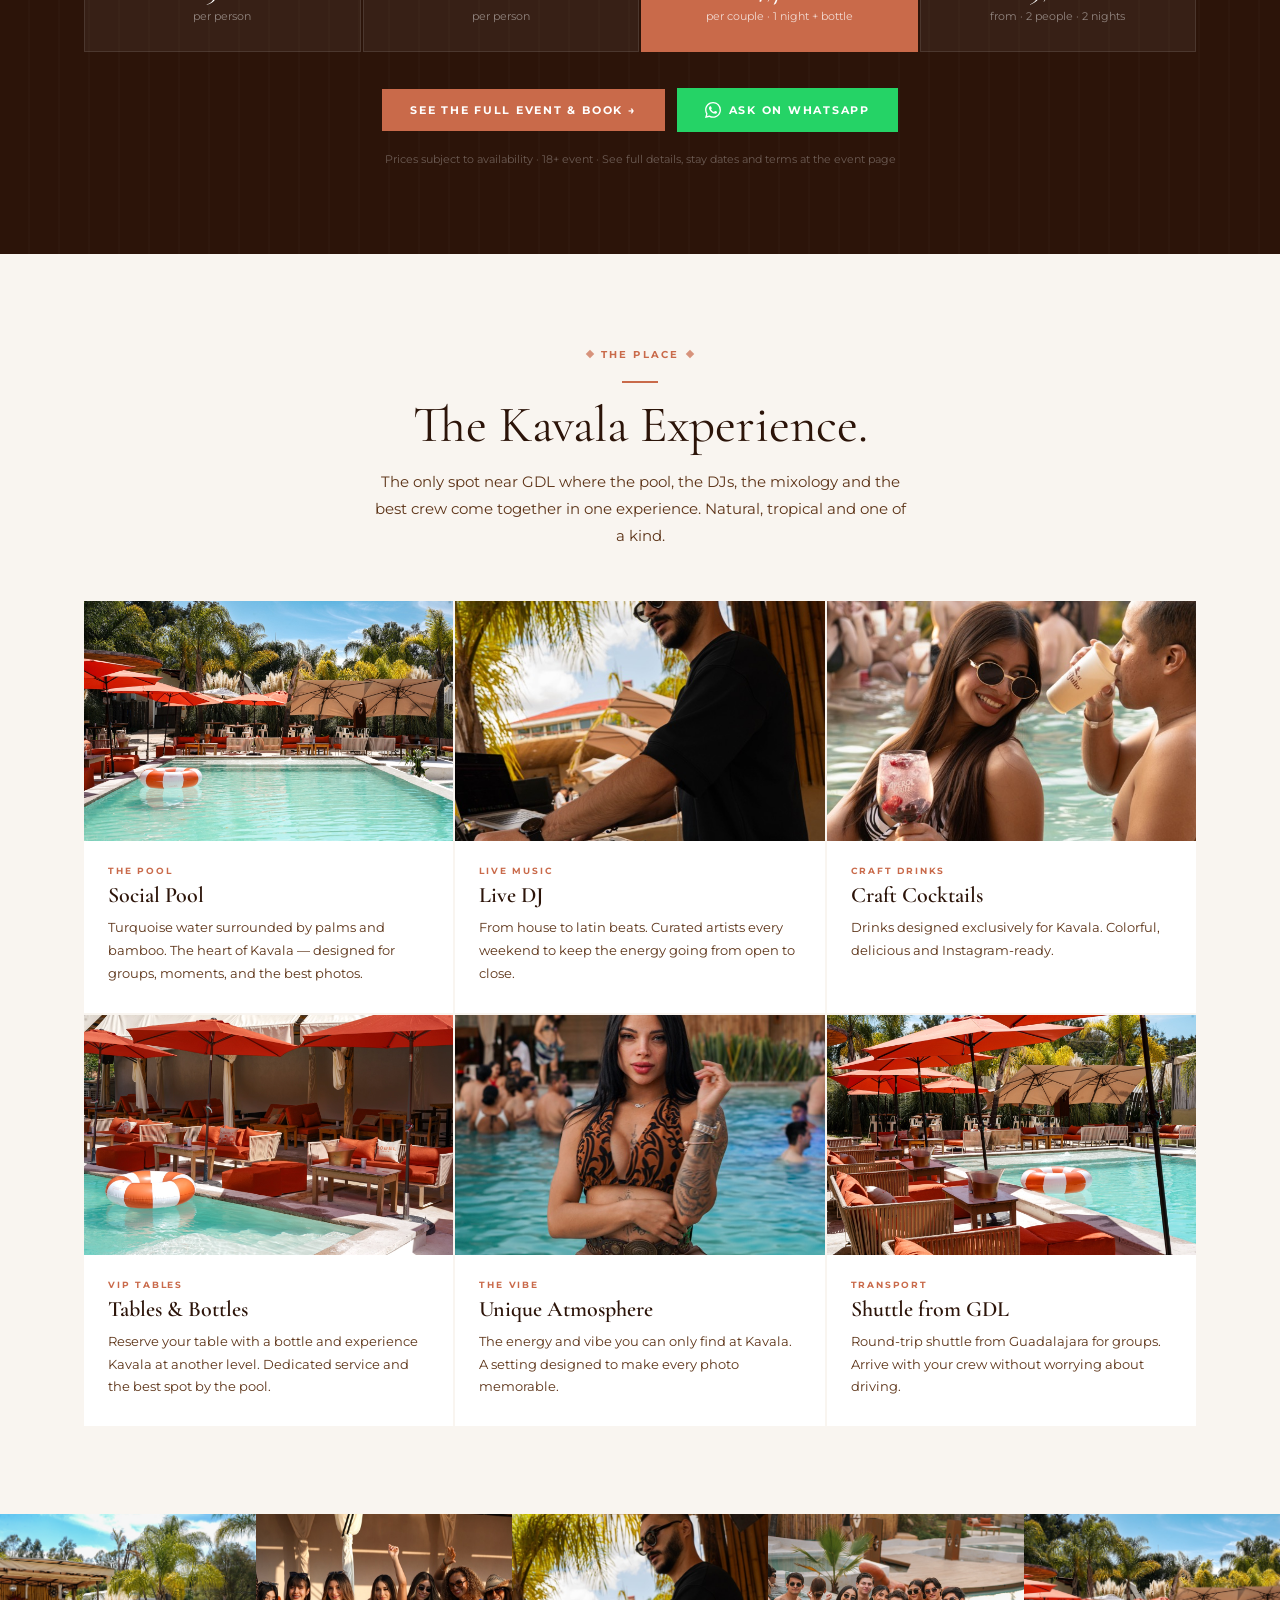
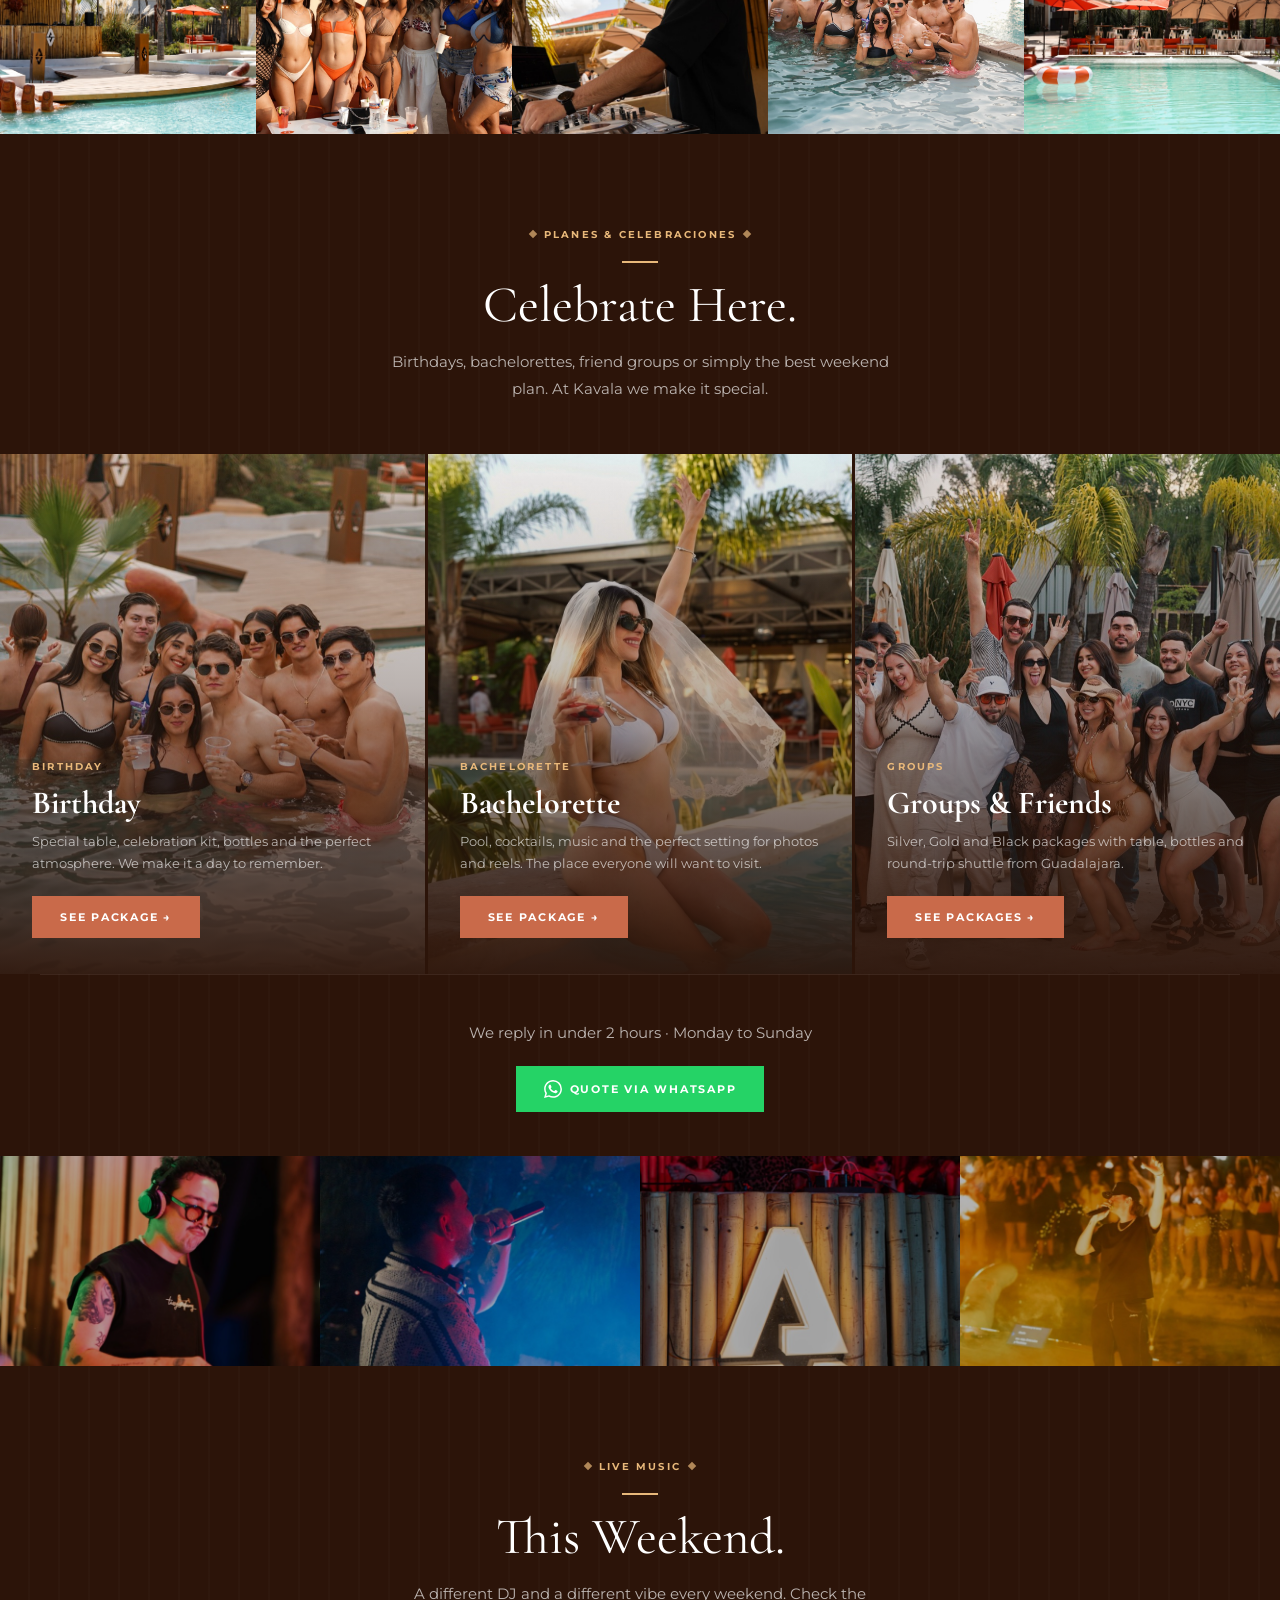
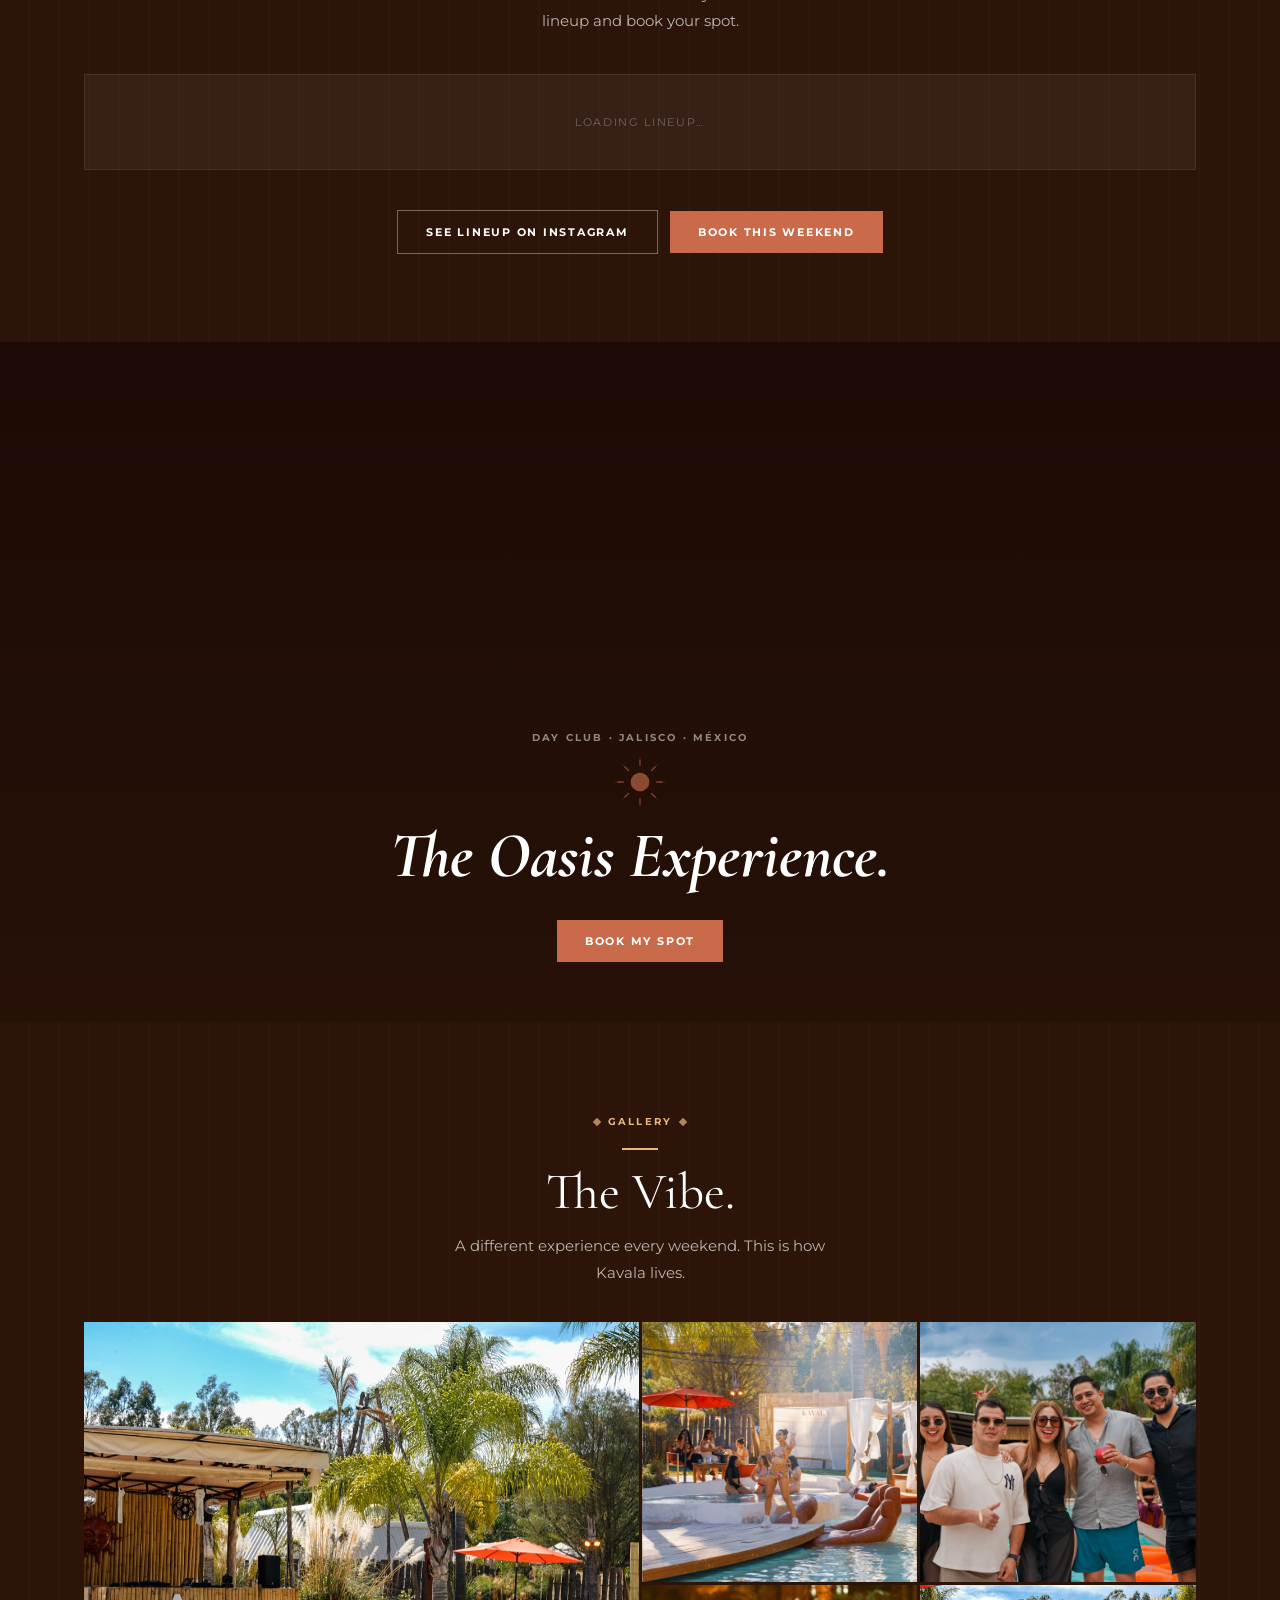
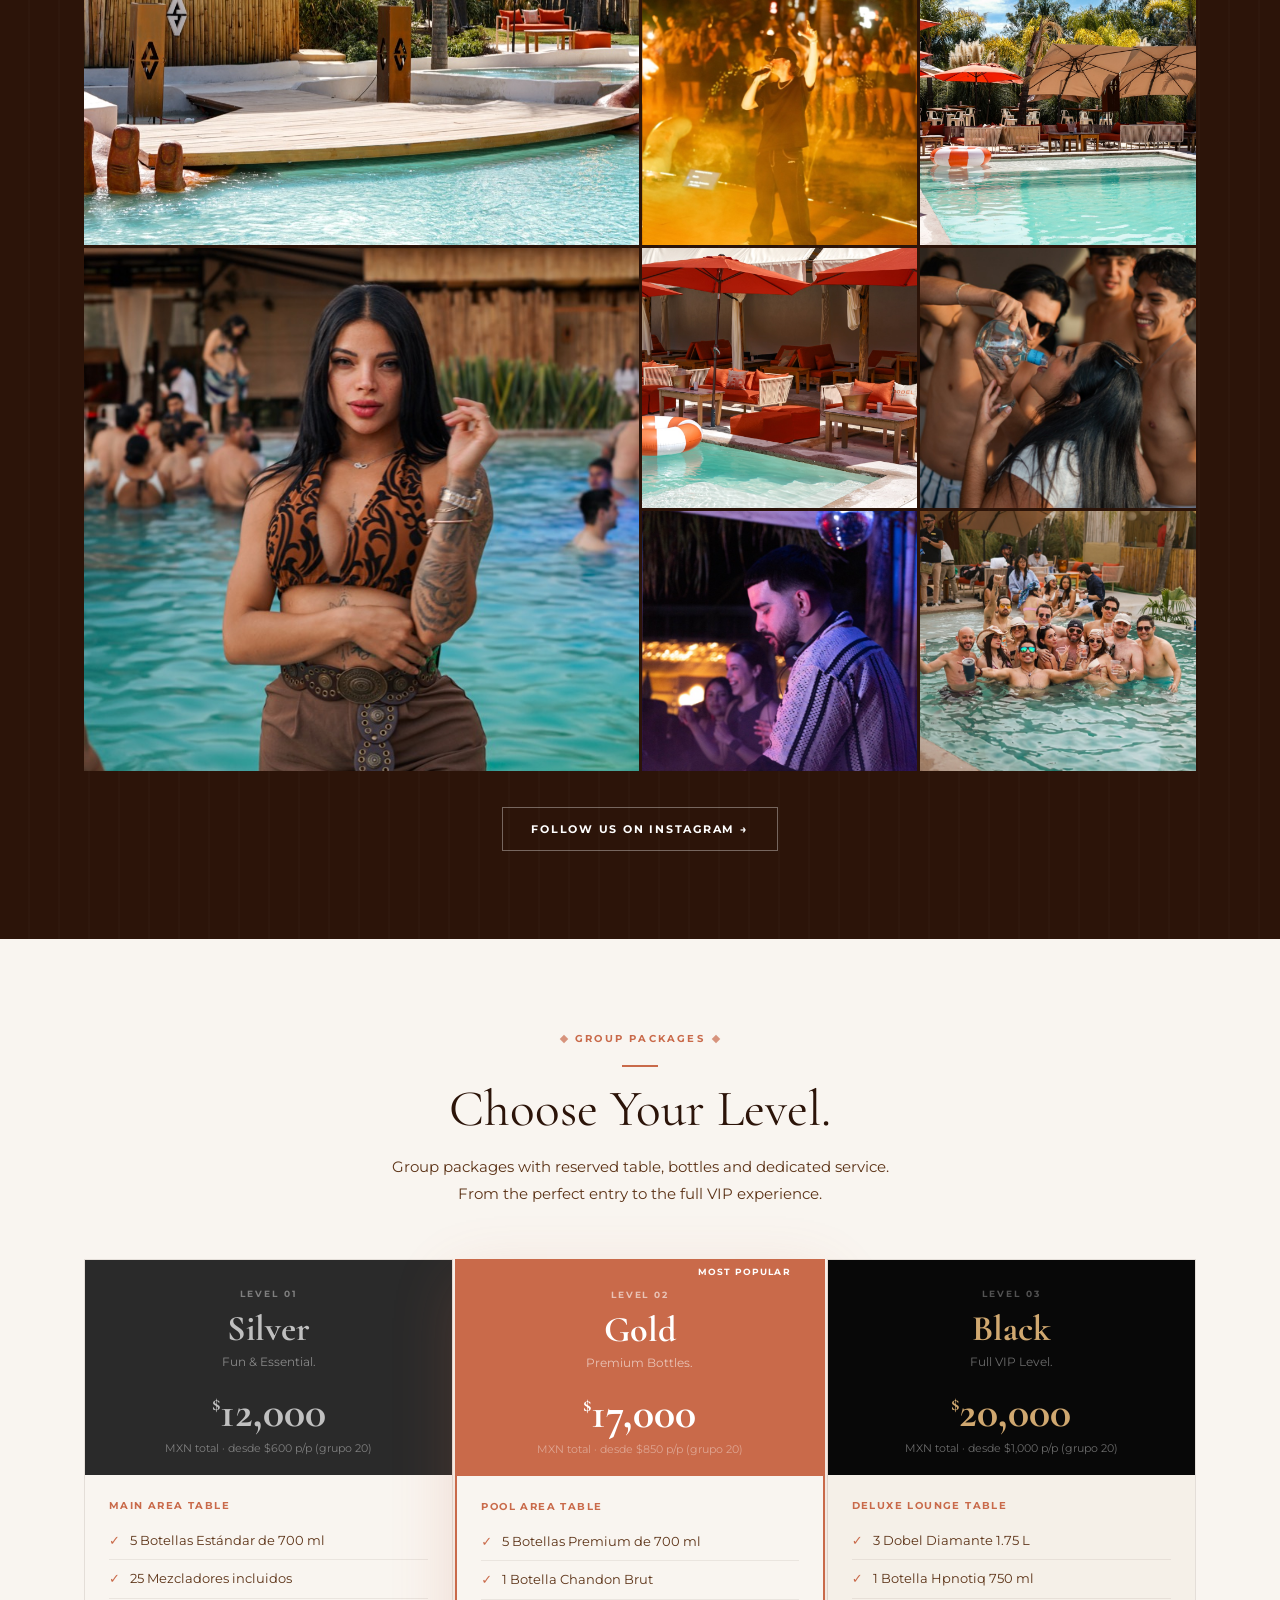
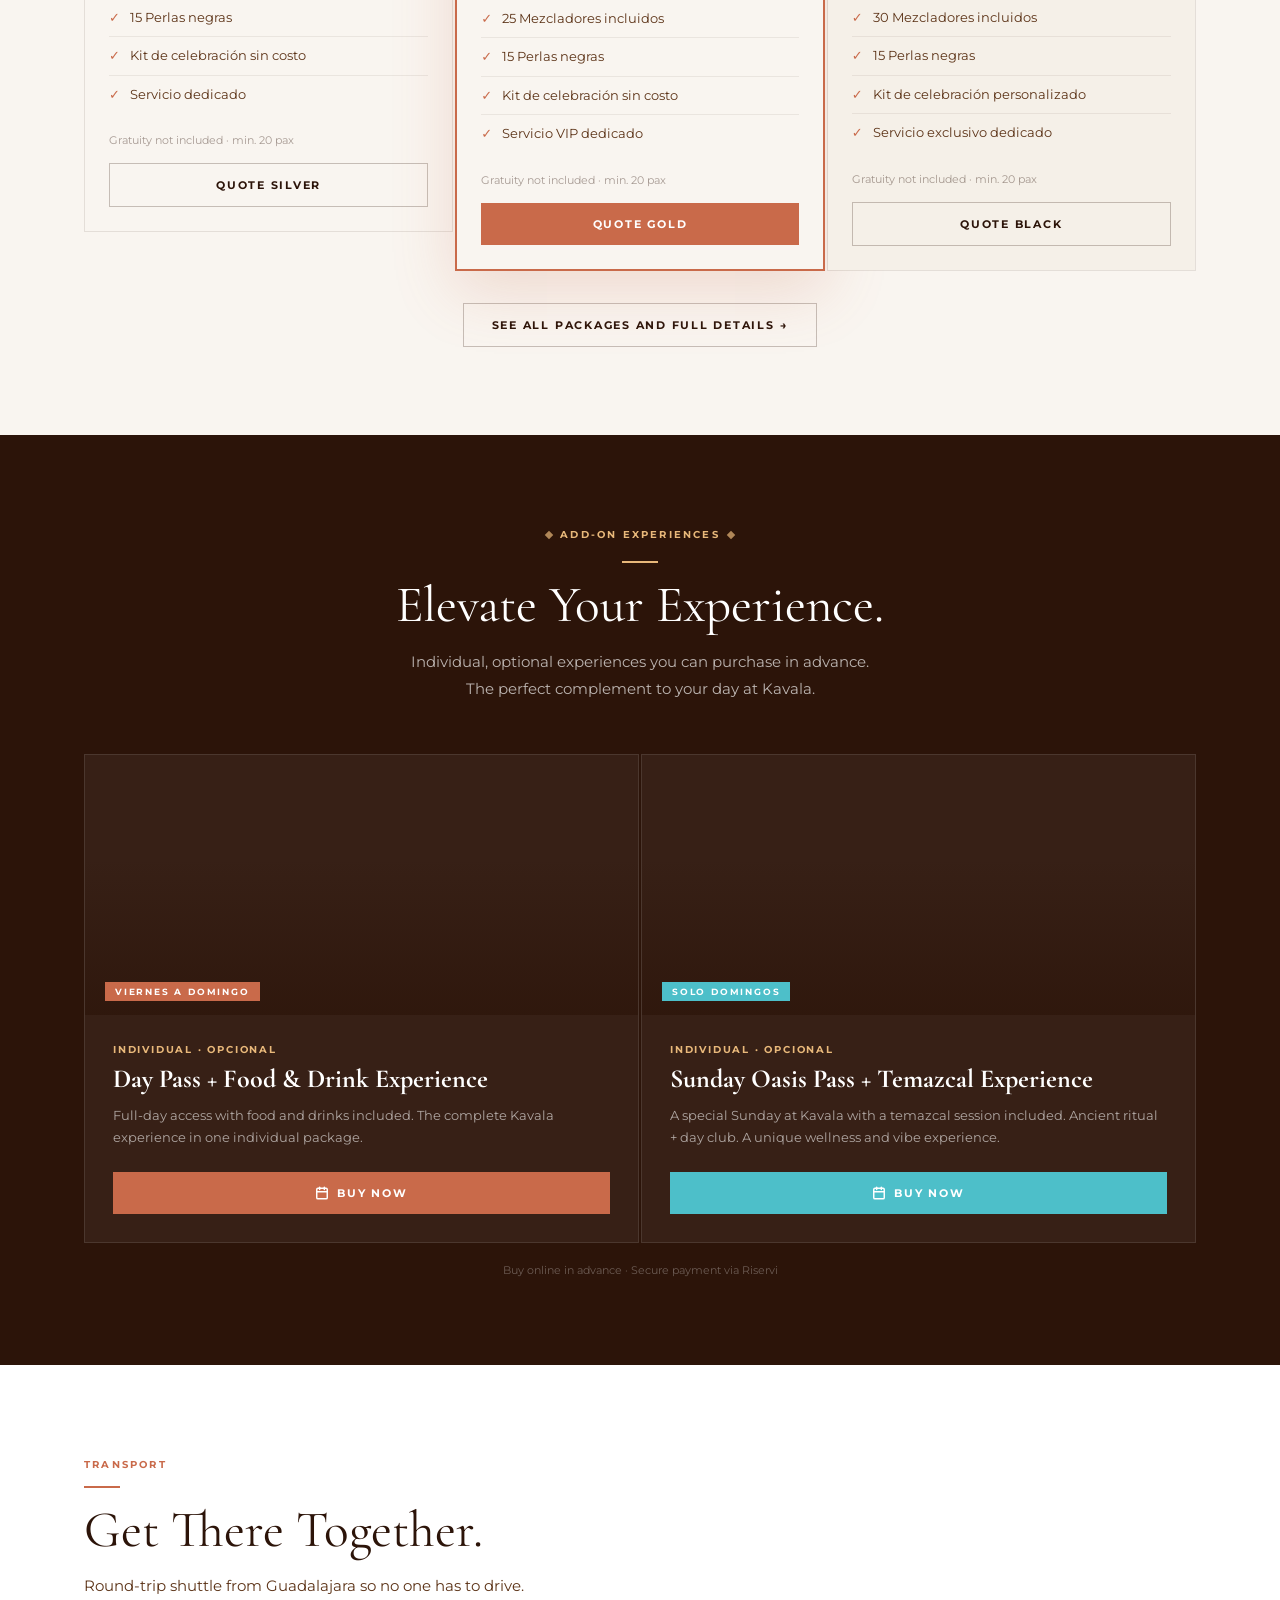
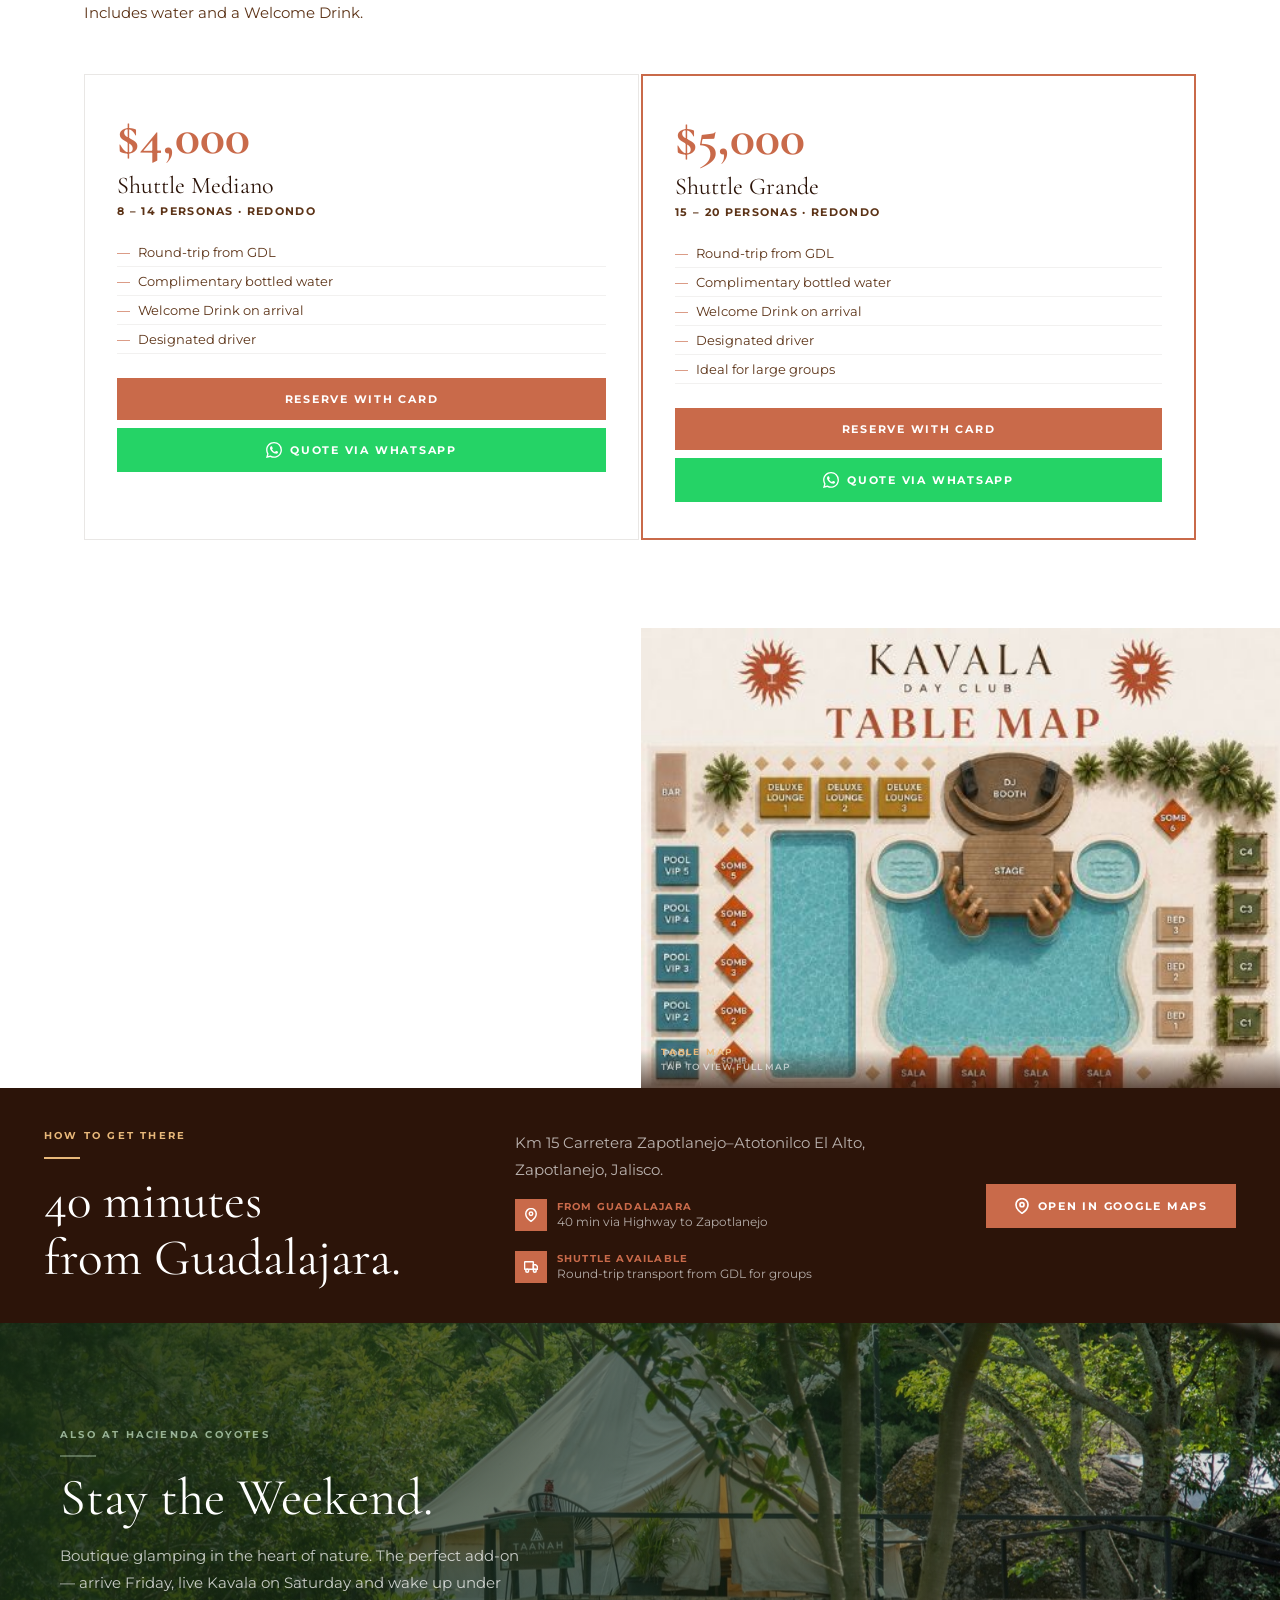
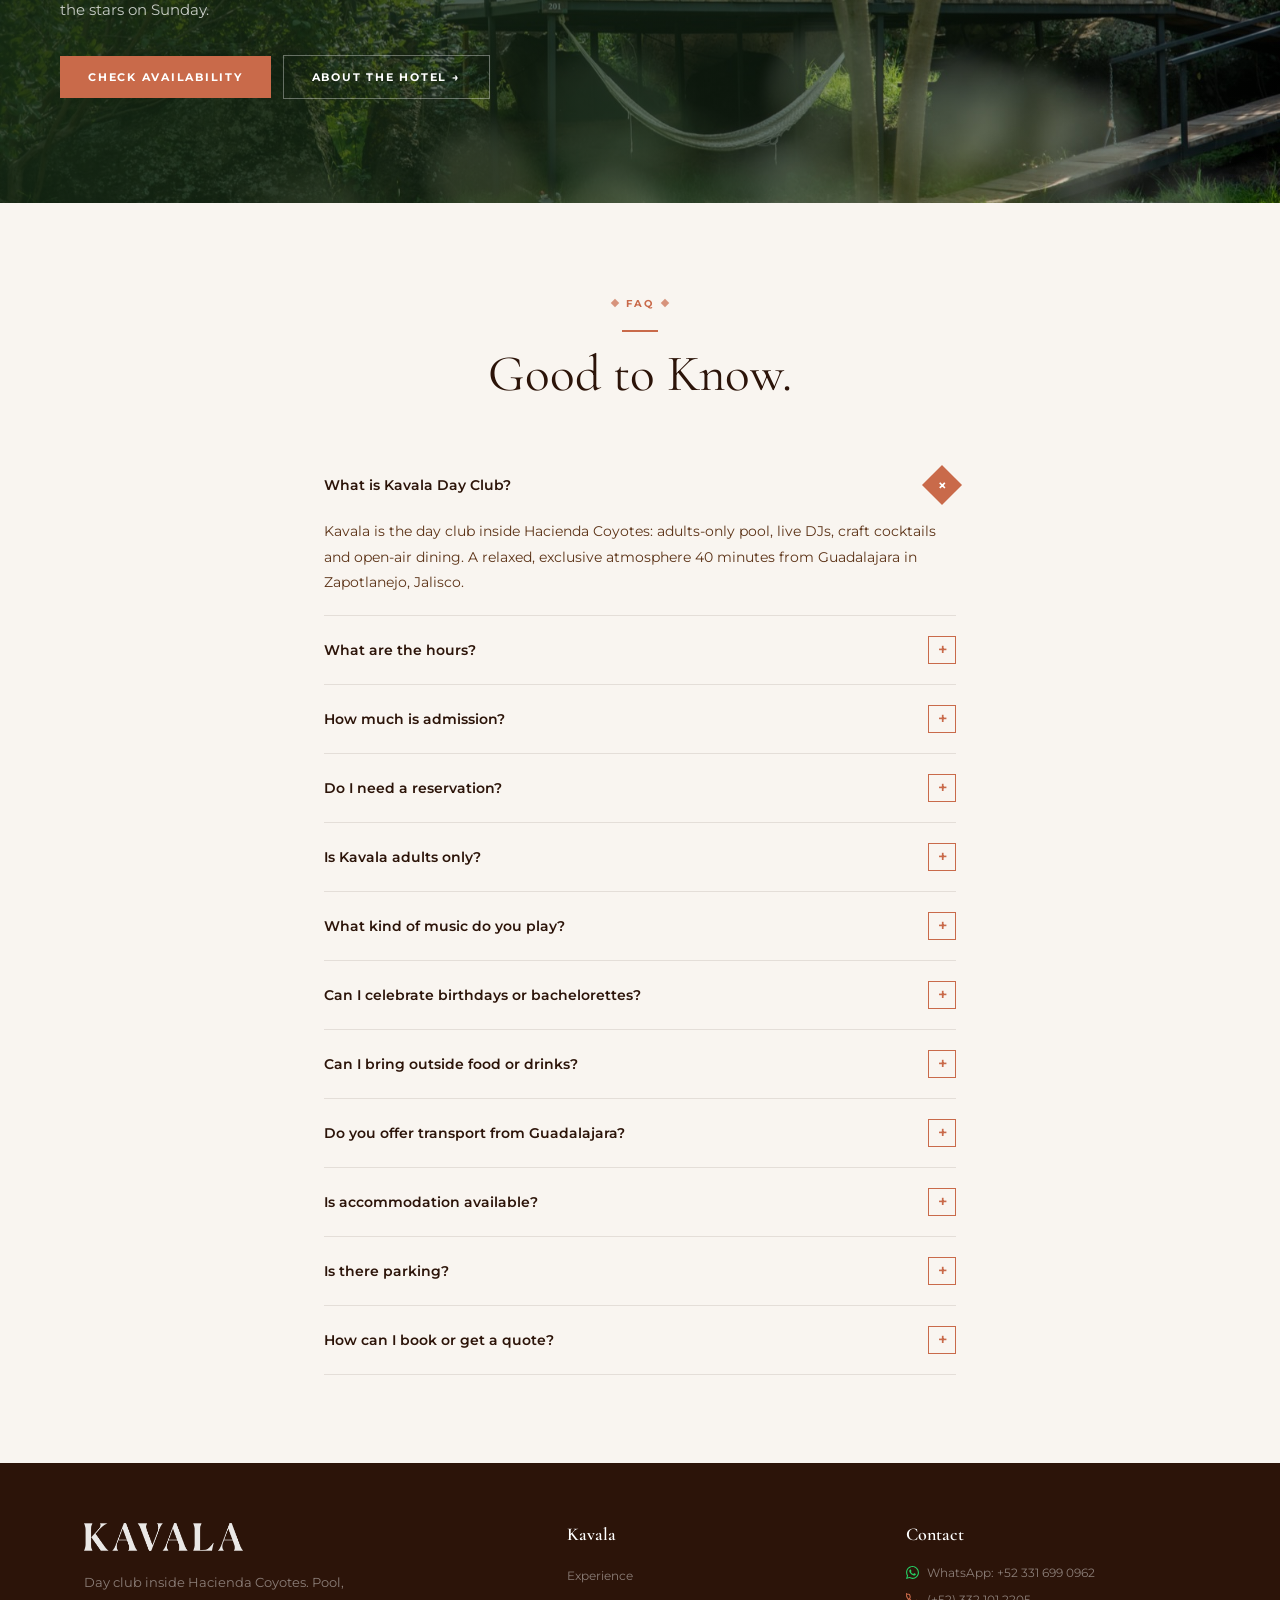
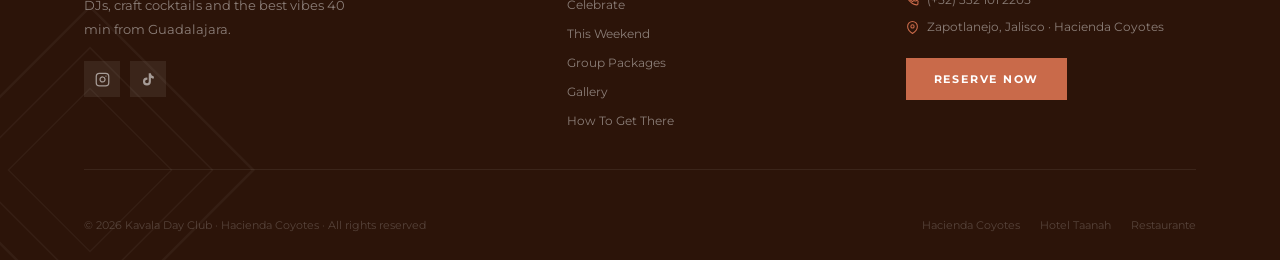
==== commit 5756376f: "feat: announcement bar NYE2027 — todas las páginas Barra de anuncio fija (z-index 1000, 36px, fondo " ====
--- a/en/index.html
+++ b/en/index.html
@@ -321,11 +321,38 @@
 .kv-dj-strip-item{background-size:cover;background-position:center;filter:brightness(.7);}
 .kv-stay-bg{background-size:cover;background-position:center 40%;}
 .kv-lb.open{display:flex;}
+
+/* NYE 2027 promo */
+.kv-nye-grid{display:grid;grid-template-columns:repeat(4,1fr);gap:2px;margin-bottom:36px;}
+@media(max-width:768px){.kv-nye-grid{grid-template-columns:repeat(2,1fr);}}
+.kv-nye-pill{background:rgba(255,255,255,.05);border:1px solid rgba(255,255,255,.1);padding:28px 20px;text-align:center;position:relative;}
+.kv-nye-pill--featured{background:var(--terra);border-color:var(--terra);}
+.kv-nye-pill__label{font-size:9px;font-weight:700;letter-spacing:.14em;text-transform:uppercase;color:var(--gold);margin-bottom:10px;line-height:1.4;}
+.kv-nye-pill--featured .kv-nye-pill__label{color:rgba(255,255,255,.85);}
+.kv-nye-pill__price{font-family:var(--ff-s);font-size:32px;color:var(--white);}
+.kv-nye-pill__price sup{font-size:16px;vertical-align:super;}
+.kv-nye-pill__note{font-size:11px;color:rgba(255,255,255,.45);margin-top:4px;}
+.kv-nye-pill--featured .kv-nye-pill__note{color:rgba(255,255,255,.75);}
+.kv-nye-badge{position:absolute;top:0;right:12px;transform:translateY(-50%);background:var(--gold);color:var(--dark);font-size:8px;font-weight:700;letter-spacing:.1em;text-transform:uppercase;padding:3px 8px;white-space:nowrap;}
+
+/* ── Promo bar NYE2027 ── */
+.kv-promo-bar{position:fixed;top:0;left:0;right:0;z-index:1000;height:36px;background:var(--gold);display:flex;align-items:center;justify-content:center;gap:10px;padding:0 44px;font-family:var(--ff-n);font-size:9px;letter-spacing:.13em;text-transform:uppercase;color:var(--dark);}
+.kv-promo-bar[hidden]{display:none;}
+.kv-promo-bar a{color:var(--dark);font-weight:700;text-decoration:underline;text-underline-offset:3px;}
+.kv-promo-bar .pb-close{position:absolute;right:12px;top:50%;transform:translateY(-50%);background:none;border:none;cursor:pointer;padding:6px 8px;color:var(--dark);opacity:.5;font-size:13px;line-height:1;}
+@media(max-width:640px){.kv-promo-bar{font-size:8px;gap:6px;padding:0 36px;}}
 </style>
 </head>
 <body>
 <!-- Google Tag Manager (noscript) -->
 <noscript><iframe src="https://www.googletagmanager.com/ns.html?id=GTM-TNWW7LJD" height="0" width="0" style="display:none;visibility:hidden"></iframe></noscript>
+
+<!-- PROMO BAR NYE2027 -->
+<div class="kv-promo-bar" id="promo-bar" hidden>
+  <span>&#10022;&nbsp; A&ntilde;o Nuevo 2027 &middot; Taanah &amp; Kavala</span>
+  <a href="https://taanahglamping.com/NYE2027" target="_blank" rel="noopener">Ver paquetes &rarr;</a>
+  <button class="pb-close" type="button" aria-label="Cerrar anuncio">&times;</button>
+</div>
 
 <!-- TOP BAR -->
 <div style="background:#1a0a04;padding:7px 40px;display:flex;justify-content:space-between;align-items:center;flex-wrap:wrap;gap:8px;border-bottom:1px solid rgba(255,255,255,.07);">
@@ -404,6 +431,55 @@
   <div class="kv-stat kv-fade kv-fade--d2"><div class="kv-stat__num">+18</div><div class="kv-stat__label">yrs · exclusive access</div></div>
   <div class="kv-stat kv-fade kv-fade--d3"><div class="kv-stat__num">∞</div><div class="kv-stat__label">good vibes guaranteed</div></div>
 </div>
+
+<!-- NYE 2027 -->
+<section class="kv-section kv-bg-dark kv-bamboo-bg" id="nye2027">
+  <div class="kv-wrap kv-tc" style="margin-bottom:44px;">
+    <div class="kv-label-wrap" style="justify-content:center;margin-bottom:6px;">
+      <span class="kv-label-diamond" style="background:var(--gold);"></span>
+      <span class="kv-label kv-label--gold">December 31 · New Year's Eve</span>
+      <span class="kv-label-diamond" style="background:var(--gold);"></span>
+    </div>
+    <div class="kv-line kv-line--c" style="background:var(--gold);"></div>
+    <h2 class="kv-h2 kv-h2--light kv-fade">Kavala NYE 2027.</h2>
+    <p class="kv-body kv-body--light kv-fade" style="max-width:560px;margin:14px auto 0;">DJs from 9:00 PM to 3:00 AM, countdown, grapes and a sparkling toast as we welcome 2027. Dinner, party and stay packages all in one place.</p>
+  </div>
+  <div class="kv-wrap">
+    <div class="kv-nye-grid">
+      <div class="kv-nye-pill kv-fade">
+        <div class="kv-nye-pill__label">Kavala NYE<br>Party</div>
+        <div class="kv-nye-pill__price"><sup>$</sup>300</div>
+        <div class="kv-nye-pill__note">per person</div>
+      </div>
+      <div class="kv-nye-pill kv-fade kv-fade--d1">
+        <div class="kv-nye-pill__label">Kavala NYE<br>Dinner + Party</div>
+        <div class="kv-nye-pill__price"><sup>$</sup>600</div>
+        <div class="kv-nye-pill__note">per person</div>
+      </div>
+      <div class="kv-nye-pill kv-nye-pill--featured kv-fade kv-fade--d2">
+        <span class="kv-nye-badge">Most Popular</span>
+        <div class="kv-nye-pill__label">Kavala NYE<br>Stay Experience</div>
+        <div class="kv-nye-pill__price"><sup>$</sup>4,700</div>
+        <div class="kv-nye-pill__note">per couple · 1 night + bottle</div>
+      </div>
+      <div class="kv-nye-pill kv-fade kv-fade--d3">
+        <div class="kv-nye-pill__label">Taanah NYE<br>Escape</div>
+        <div class="kv-nye-pill__price"><sup>$</sup>5,800</div>
+        <div class="kv-nye-pill__note">from · 2 people · 2 nights</div>
+      </div>
+    </div>
+    <div class="kv-tc kv-fade">
+      <div class="kv-btn-group kv-btn-group--c">
+        <a class="kv-btn kv-btn--terra" href="https://taanahglamping.com/NYE2027" target="_blank" rel="noopener">See the Full Event & Book →</a>
+        <a class="kv-btn kv-btn--wa" href="https://wa.me/523316990962?text=Hi,+I'd+like+info+about+New+Year's+Eve+2027+at+Kavala" target="_blank" rel="noopener">
+          <svg width="16" height="16" viewBox="0 0 24 24" fill="currentColor"><path d="M17.472 14.382c-.297-.149-1.758-.867-2.03-.967-.273-.099-.471-.148-.67.15-.197.297-.767.966-.94 1.164-.173.199-.347.223-.644.075-.297-.15-1.255-.463-2.39-1.475-.883-.788-1.48-1.761-1.653-2.059-.173-.297-.018-.458.13-.606.134-.133.298-.347.446-.52.149-.174.198-.298.298-.497.099-.198.05-.371-.025-.52-.075-.149-.669-1.612-.916-2.207-.242-.579-.487-.5-.669-.51-.173-.008-.371-.01-.57-.01-.198 0-.52.074-.792.372-.272.297-1.04 1.016-1.04 2.479 0 1.462 1.065 2.875 1.213 3.074.149.198 2.096 3.2 5.077 4.487.709.306 1.262.489 1.694.625.712.227 1.36.195 1.871.118.571-.085 1.758-.719 2.006-1.413.248-.694.248-1.289.173-1.413-.074-.124-.272-.198-.57-.347m-5.421 7.403h-.004a9.87 9.87 0 01-5.031-1.378l-.361-.214-3.741.982.998-3.648-.235-.374a9.86 9.86 0 01-1.51-5.26c.001-5.45 4.436-9.884 9.888-9.884 2.64 0 5.122 1.03 6.988 2.898a9.825 9.825 0 012.893 6.994c-.003 5.45-4.437 9.884-9.885 9.884m8.413-18.297A11.815 11.815 0 0012.05 0C5.495 0 .16 5.335.157 11.892c0 2.096.547 4.142 1.588 5.945L.057 24l6.305-1.654a11.882 11.882 0 005.683 1.448h.005c6.554 0 11.890-5.335 11.893-11.893a11.821 11.821 0 00-3.48-8.413z"/></svg>
+          Ask on WhatsApp
+        </a>
+      </div>
+      <p style="font-size:11px;color:rgba(255,255,255,.3);margin-top:20px;">Prices subject to availability · 18+ event · See full details, stay dates and terms at the event page</p>
+    </div>
+  </div>
+</section>
 
 <!-- THE KAVALA EXPERIENCE -->
 <section class="kv-section kv-bg-cream" id="experiencia">
@@ -1176,7 +1252,7 @@
     nav.style.top = '0';
   } else {
     nav.classList.remove('kv-nav--scrolled');
-    nav.style.top = '33px';
+    nav.style.top=(document.body.classList.contains('promo-active')?69:33)+'px';
   }
 });
 
@@ -1216,6 +1292,27 @@
   mOpen = !mOpen;
   Object.assign(navLinks.style, mOpen ? {display:'flex',flexDirection:'column',position:'fixed',top:'68px',left:'0',right:'0',background:'var(--dark)',padding:'20px',zIndex:'899'} : {display:'none'});
 });
+
+/* ---- Promo bar NYE2027 ---- */
+(function(){
+  var PKEY='taanah_promo_nye2027';
+  var EXPIRY=new Date('2027-01-01T06:00:00-06:00').getTime();
+  var bar=document.getElementById('promo-bar');
+  if(!bar)return;
+  if(Date.now()>EXPIRY)return;
+  try{if(localStorage.getItem(PKEY)==='1')return;}catch(e){}
+  bar.removeAttribute('hidden');
+  document.body.classList.add('promo-active');
+  var nav=document.querySelector('[id$="Nav"]')||document.querySelector('.kv-nav,.g-nav,.m-nav');
+  if(nav&&window.scrollY<=60)nav.style.top='69px';
+  var btn=bar.querySelector('.pb-close');
+  if(btn)btn.addEventListener('click',function(){
+    bar.setAttribute('hidden','');
+    document.body.classList.remove('promo-active');
+    if(nav&&window.scrollY<=60)nav.style.top='33px';
+    try{localStorage.setItem(PKEY,'1');}catch(e){}
+  });
+})();
 </script>
 </body>
 </html>
